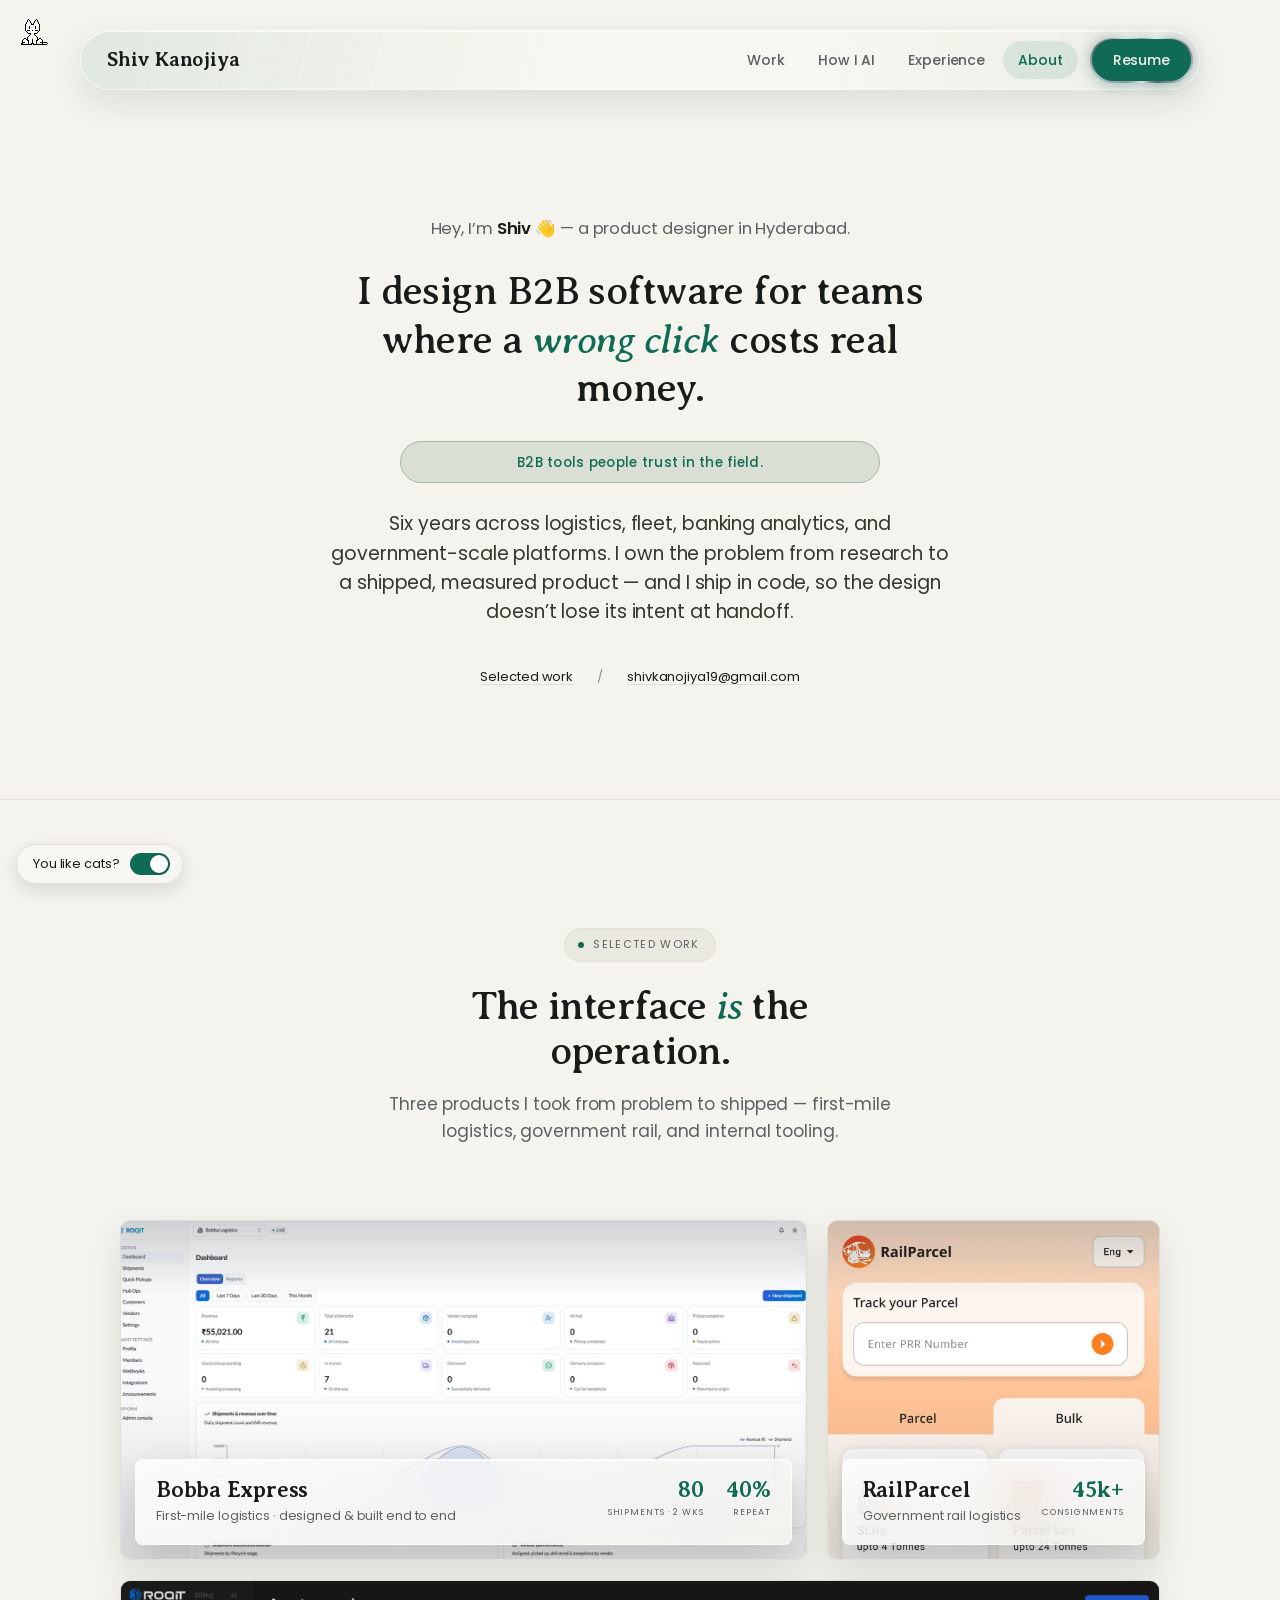
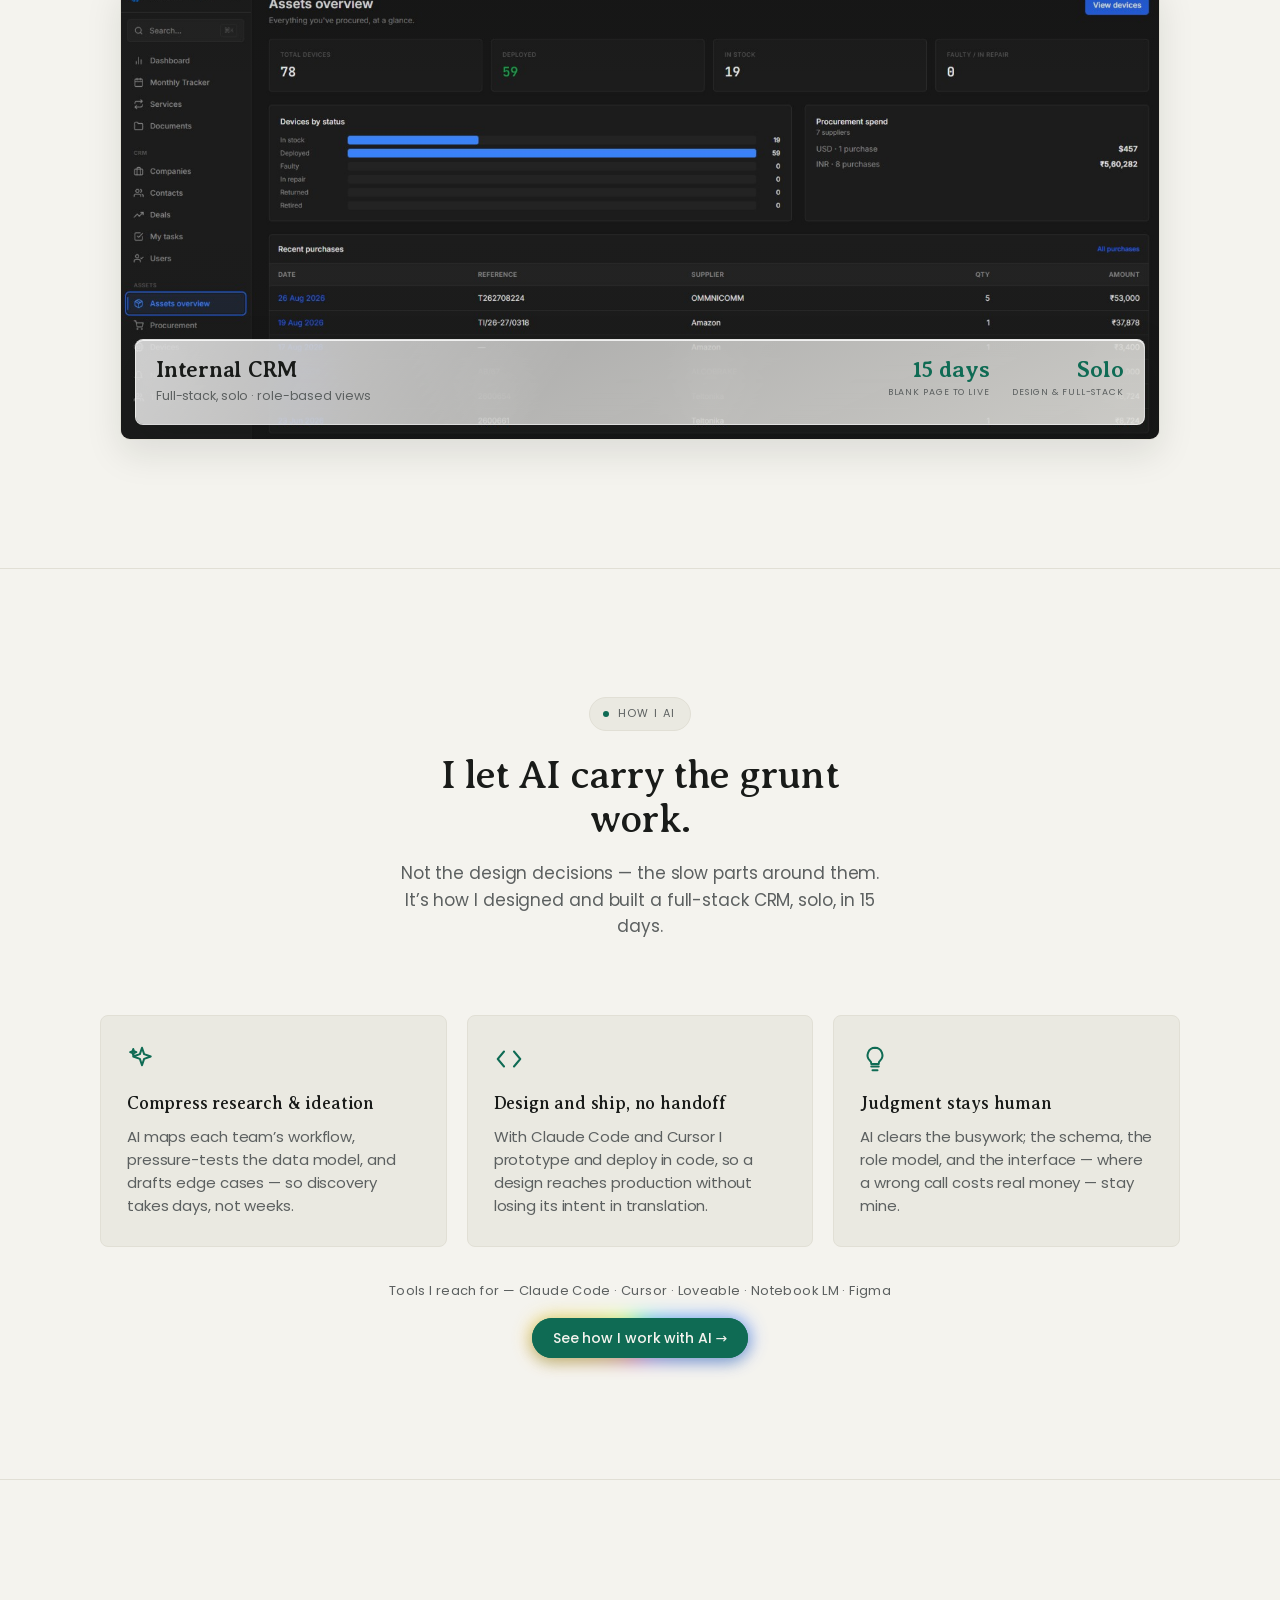
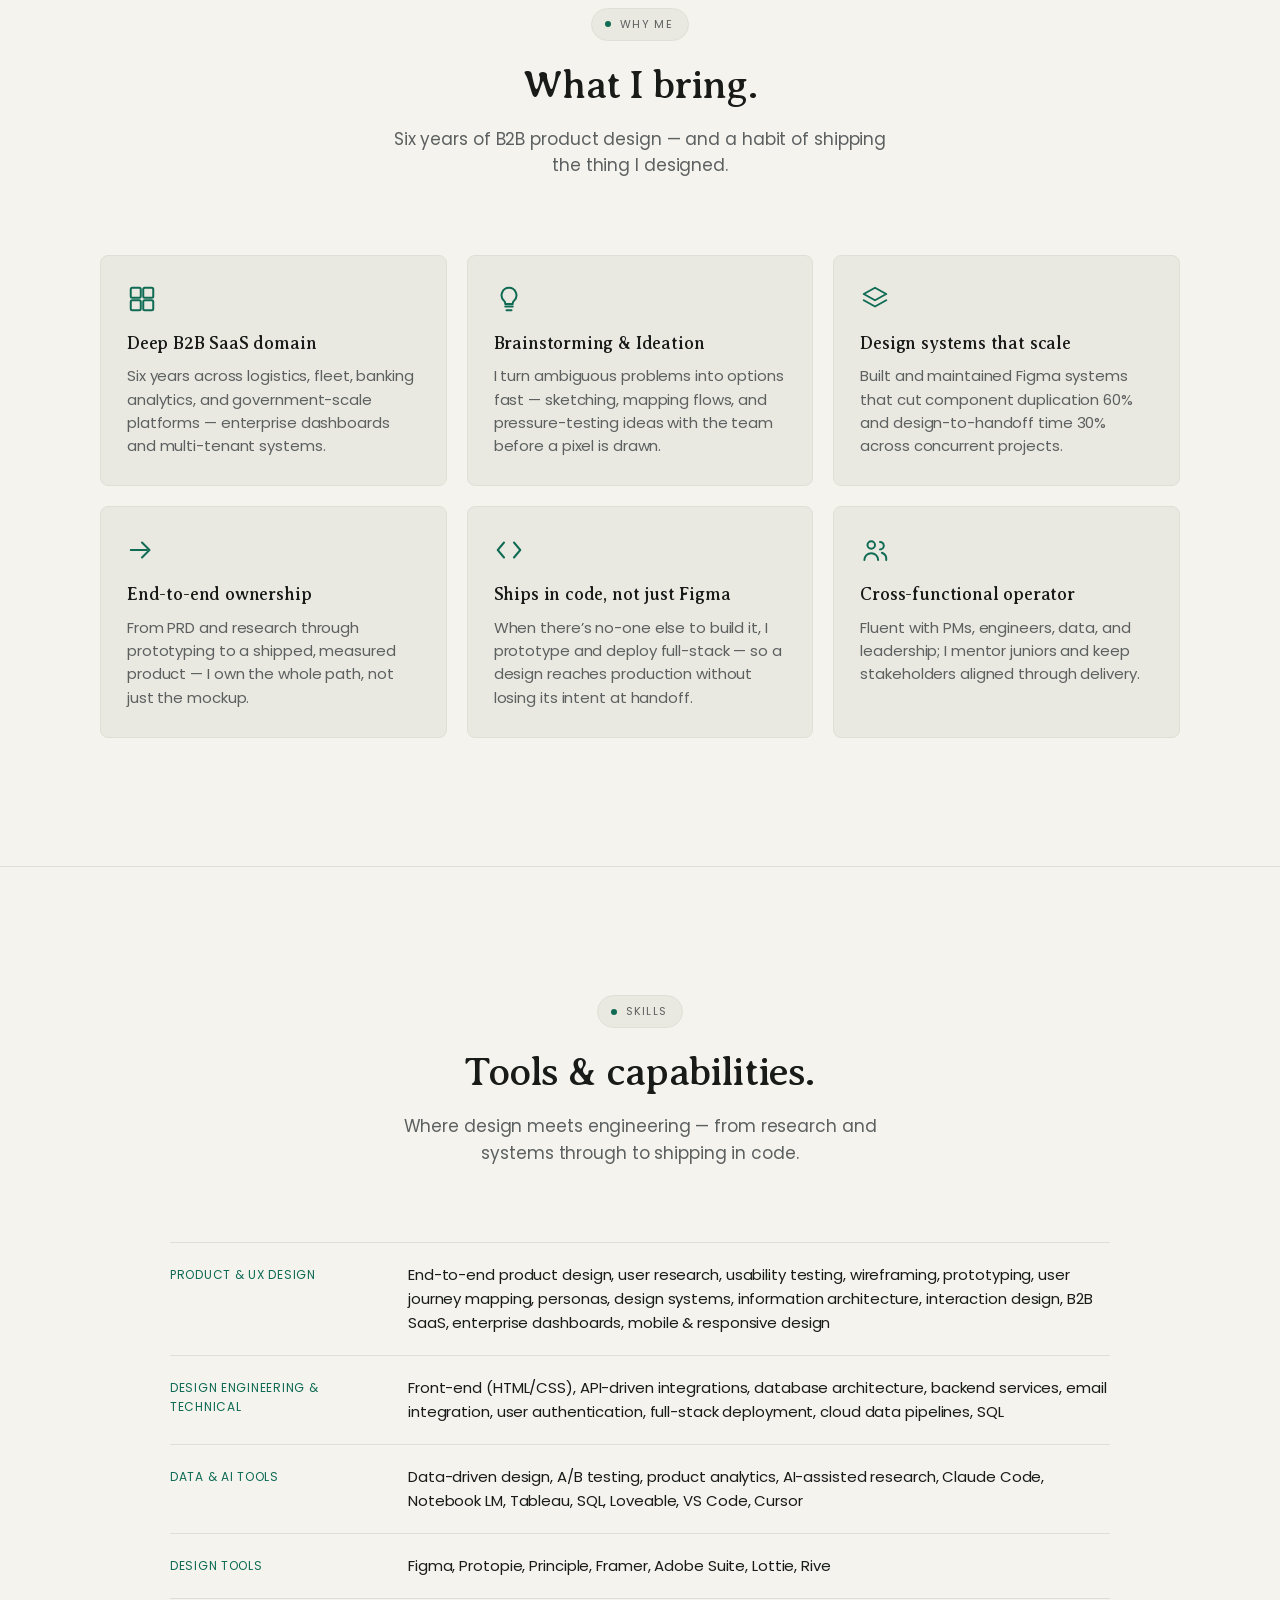
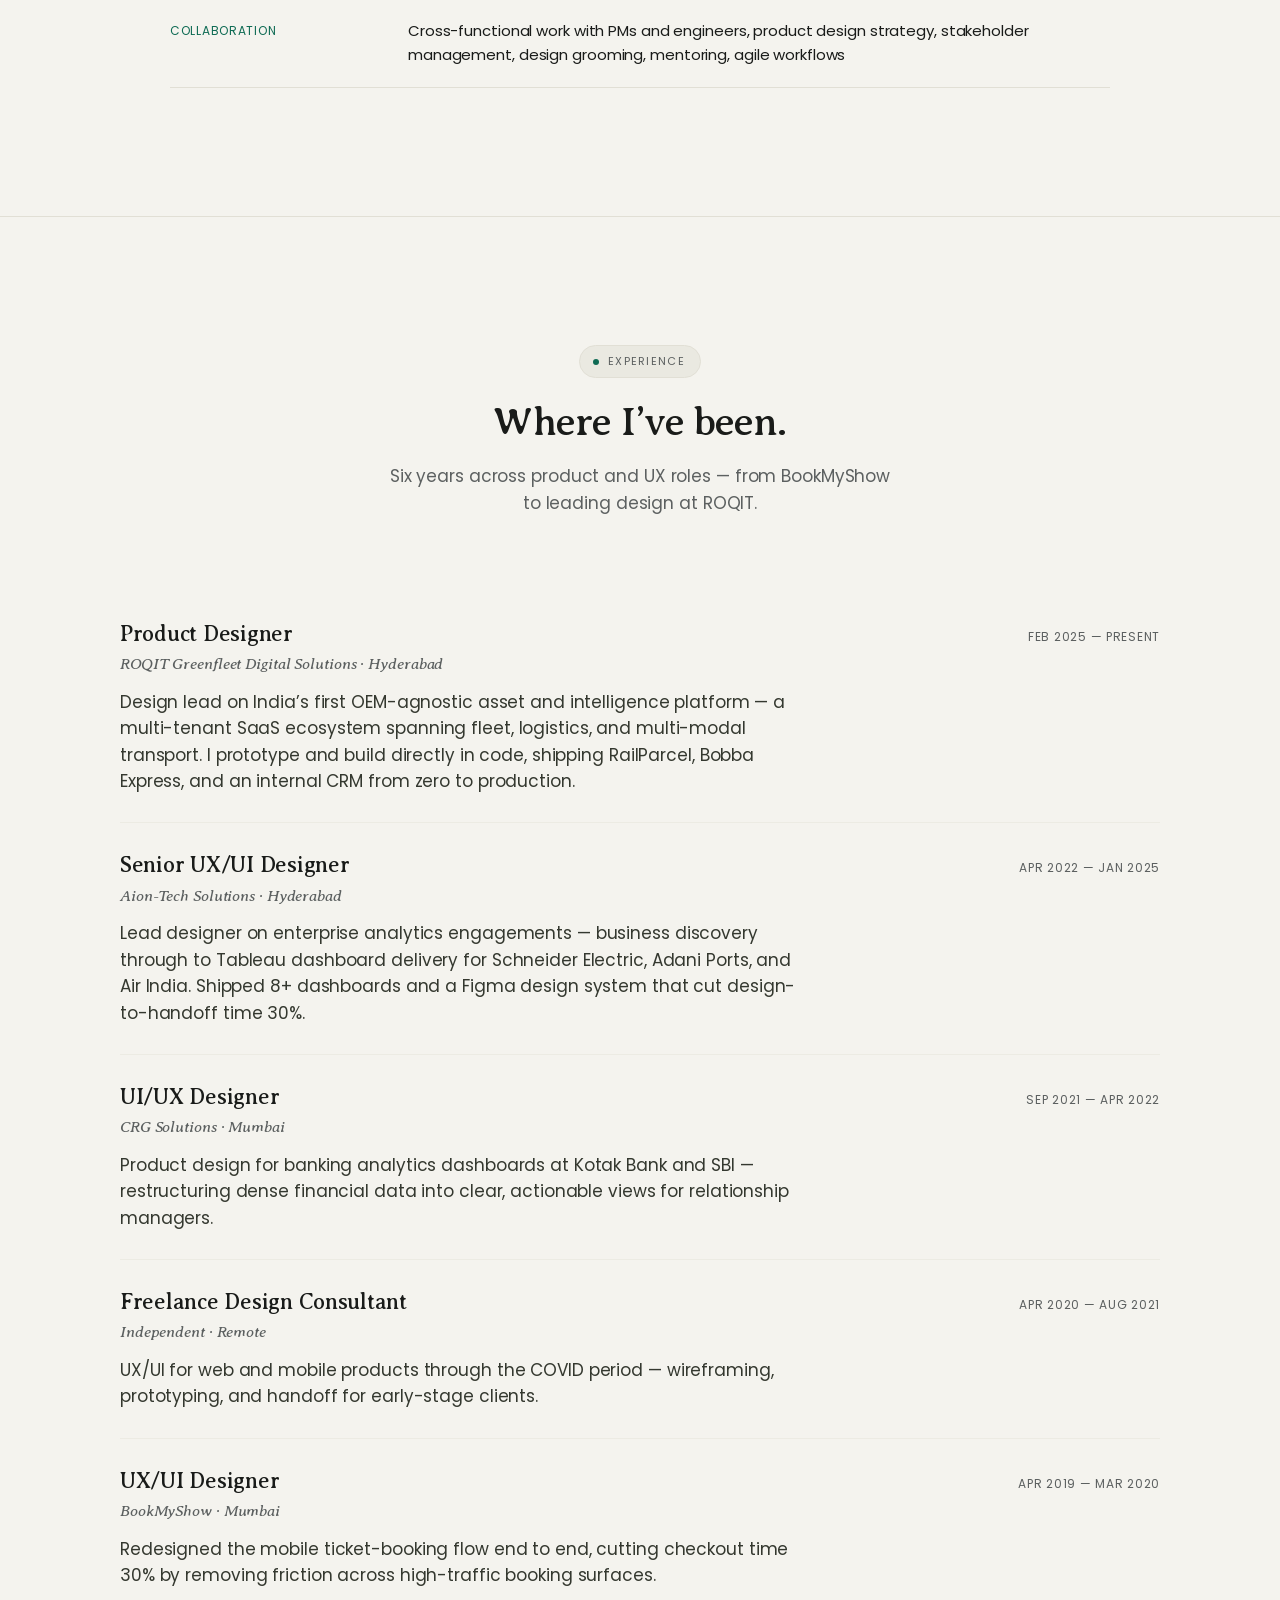
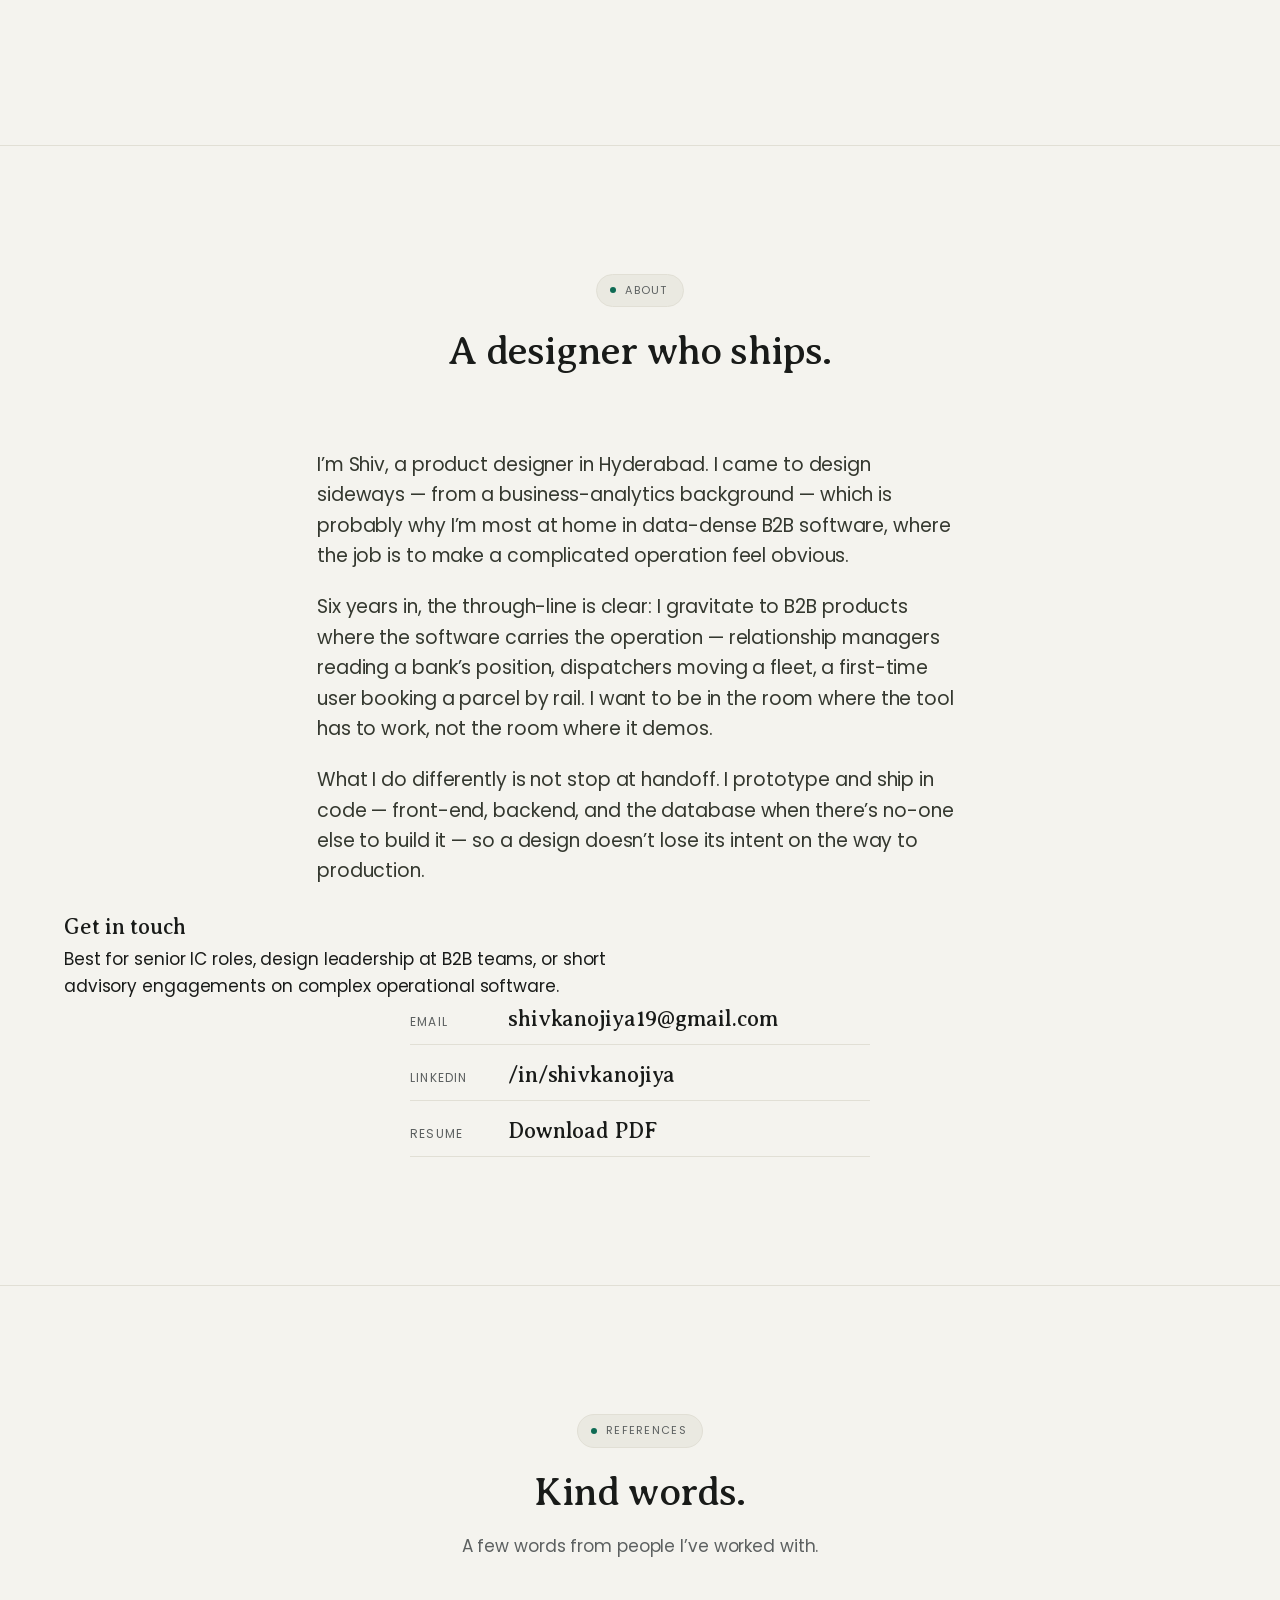
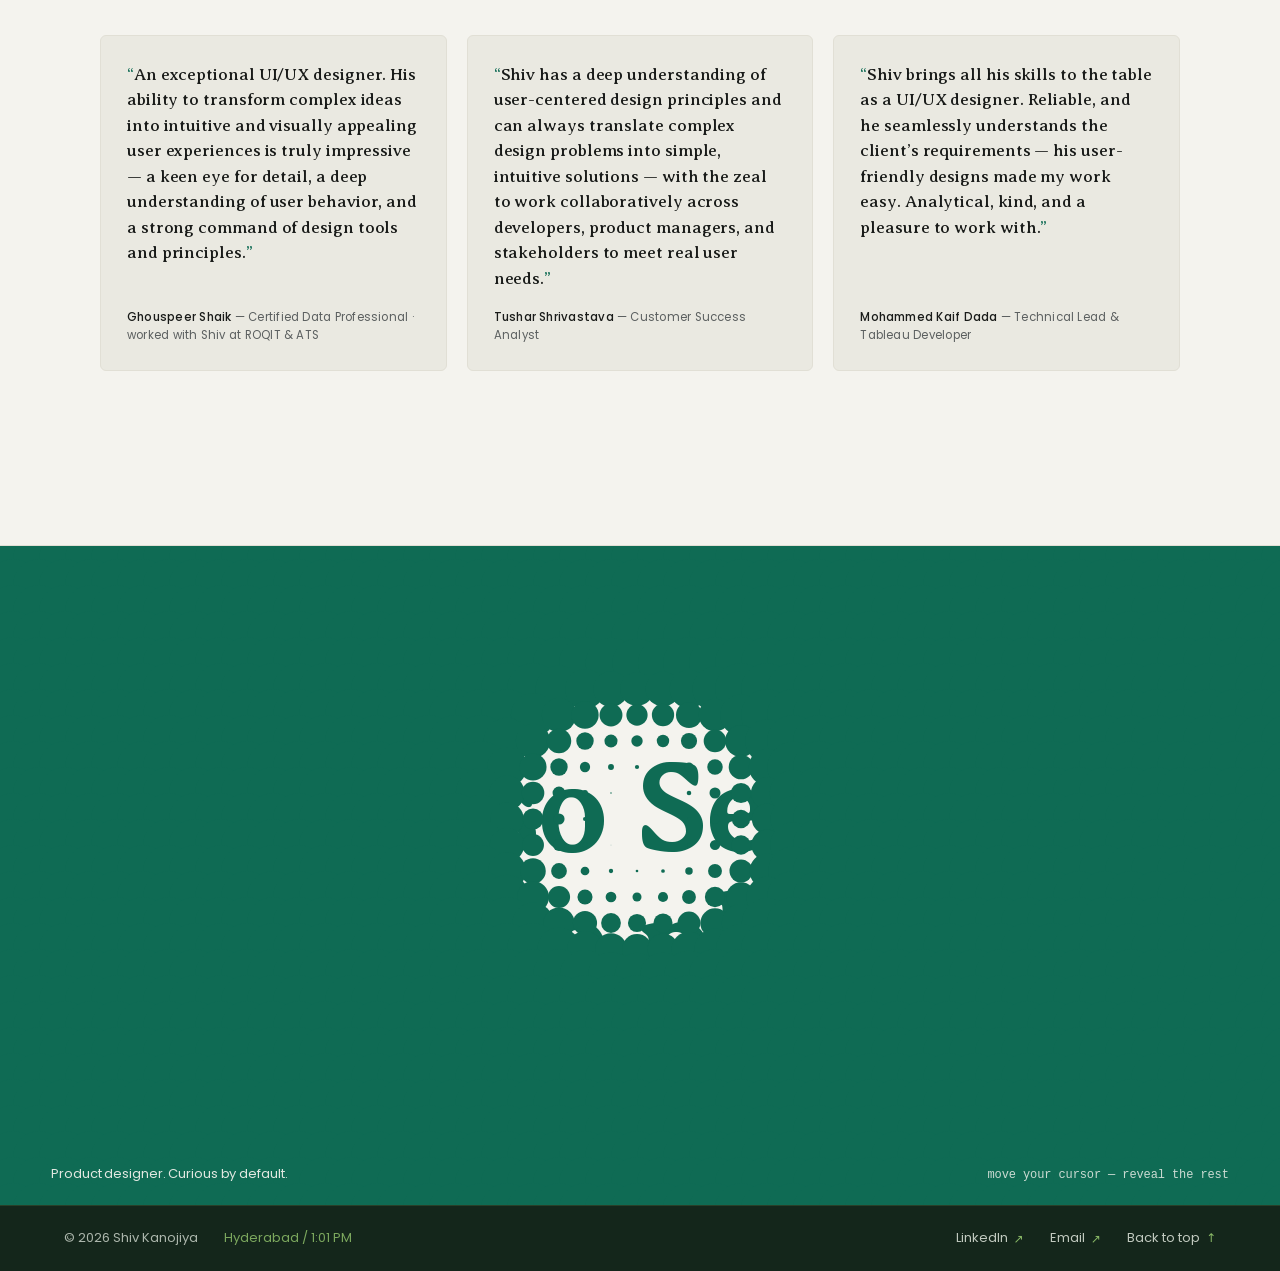
==== index.html @ 2082f4b3 "Initial commit: Shiv Kanojiya portfolio Static personal portfolio (plain HTML/CSS/JS, no build step)" ====
<!doctype html>
<html lang="en">
<head>
<meta charset="utf-8" />
<meta name="viewport" content="width=device-width,initial-scale=1" />
<title>Shiv Kanojiya — Product Designer</title>
<meta name="description" content="Product designer with six years in B2B SaaS across logistics, fleet, banking analytics, and government-scale platforms — who prototypes and ships in code." />
<meta name="author" content="Shiv Kanojiya" />
<meta name="theme-color" content="#F4F3EE" />
<link rel="icon" href="favicon.svg" type="image/svg+xml" />

<meta property="og:type" content="website" />
<meta property="og:title" content="Shiv Kanojiya — Product Designer" />
<meta property="og:description" content="Six years of B2B product design across logistics, fleet, banking analytics, and government-scale platforms — prototyped and shipped in code." />
<meta property="og:image" content="og-image.png" />
<meta property="og:image:width" content="1200" />
<meta property="og:image:height" content="630" />
<meta property="og:image:alt" content="Shiv Kanojiya — Product Designer. I design B2B software where a wrong click costs real money." />
<meta name="twitter:card" content="summary_large_image" />
<meta name="twitter:image" content="og-image.png" />
<link rel="preconnect" href="https://fonts.googleapis.com" />
<link rel="preconnect" href="https://fonts.gstatic.com" crossorigin />
<link href="https://fonts.googleapis.com/css2?family=Averia+Serif+Libre:ital,wght@0,300;0,400;0,700;1,400;1,700&family=Poppins:wght@400;500;600;700;800&display=swap" rel="stylesheet" />
<script type="application/ld+json">
{
  "@context": "https://schema.org",
  "@type": "Person",
  "name": "Shiv Kanojiya",
  "jobTitle": "Product Designer",
  "email": "shivkanojiya19@gmail.com",
  "sameAs": [
    "https://www.linkedin.com/in/shivkanojiya"
  ]
}
</script>
<link rel="stylesheet" href="styles.css" />
<script>
  /* Reveal guard: hide-for-animation only while JS is alive;
     restore full visibility if the reveal engine never loads. */
  document.documentElement.classList.add('reveal-on');
  addEventListener('load', function () {
    setTimeout(function () {
      if (!window.__revealed) document.documentElement.classList.remove('reveal-on');
    }, 1500);
  });
</script>
</head>
<body>

<div id="preloader" aria-hidden="true">
  <div class="loader triangle"><svg viewBox="0 0 86 80"><polygon points="43 8 79 72 7 72"></polygon></svg></div>
  <div class="loader"><svg viewBox="0 0 80 80"><rect height="64" width="64" y="8" x="8"></rect></svg></div>
  <div class="loader"><svg viewBox="0 0 80 80"><circle r="32" cy="40" cx="40"></circle></svg></div>
</div>

<a href="#main" class="skip">Skip to content</a>

<header class="top">
  <div class="top-inner">
    <a href="#" class="mark" aria-label="Shiv Kanojiya — home">Shiv Kanojiya</a>
    <button class="nav-toggle" type="button" aria-label="Menu" aria-expanded="false">
      <svg viewBox="0 0 24 24" fill="none" stroke="currentColor" stroke-width="2" stroke-linecap="round"><path d="M4 7h16M4 12h16M4 17h16"/></svg>
    </button>
    <nav aria-label="Primary">
      <a href="#work">Work</a>
      <a href="#how-i-ai">How I AI</a>
      <a href="#experience">Experience</a>
      <a href="#about">About</a>
      <a href="Shiv-Kanojiya-Resume.pdf" download class="nav-resume-m">Resume</a>
    </nav>
    <a href="Shiv-Kanojiya-Resume.pdf" download class="nav-resume">Resume</a>
  </div>
</header>

<main id="main">


  <!-- HERO -->
  <section class="hero">
    <div class="wrap">
      <p class="hero-greet reveal">Hey, I&rsquo;m <span class="nm">Shiv</span> <span class="wave">👋</span> &mdash; a product designer in Hyderabad.</p>
      <h1 class="lede reveal" style="margin-top: 24px;">
        I design B2B software for teams where a <em>wrong click</em> costs real money.
      </h1>
      <p class="rotator reveal">
        <span class="rot-track">
          <span class="rot-item">B2B tools people trust in the field.</span>
          <span class="rot-item">Zero to one, then watch the metrics.</span>
          <span class="rot-item">Six years: logistics to government scale.</span>
          <span class="rot-item">And I ship in code, so intent survives handoff.</span>
          <span class="rot-item" aria-hidden="true">B2B tools people trust in the field.</span>
        </span>
      </p>
      <p class="sub reveal">
        Six years across logistics, fleet, banking analytics, and
        government-scale platforms. I own the problem from research to a
        shipped, measured product &mdash; and I ship in code, so the design
        doesn&rsquo;t lose its intent at handoff.
      </p>
      <p class="sig reveal">
        <a href="#work">Selected work</a>
        <span class="sep">/</span>
        <a href="mailto:shivkanojiya19@gmail.com">shivkanojiya19@gmail.com</a>
      </p>
    </div>
  </section>

  <!-- SELECTED WORK -->
  <section id="work">
    <div class="wrap sec">
      <div class="intro reveal">
        <span class="eyebrow">Selected work</span>
        <h2>The interface <em>is</em> the operation.</h2>
        <p class="intro-sub">Three products I took from problem to shipped &mdash; first-mile logistics, government rail, and internal tooling.</p>
      </div>
      <div class="reveal">
        <div class="worklist bento">

            <a href="work/bobba.html" class="work span2 reveal">
              <div class="bg"><img loading="lazy" src="images/card-bobba.jpg" alt="Bobba Express logistics dashboard" /></div>
              <span class="arrow" aria-hidden="true"><svg viewBox="0 0 24 24" fill="none" stroke="currentColor" stroke-width="2" stroke-linecap="round" stroke-linejoin="round"><path d="M7 17 17 7M8 7h9v9"/></svg></span>
              <div class="panel">
                <div class="ptop">
                  <div class="pt-left">
                    <div class="ttl">Bobba Express</div>
                    <div class="cat">First-mile logistics · designed &amp; built end to end</div>
                  </div>
                  <div class="metrics">
                    <div class="metric"><b>80</b><span>Shipments · 2 wks</span></div>
                    <div class="metric"><b>40%</b><span>Repeat</span></div>
                  </div>
                </div>
                <div class="desc"><p>A first-mile air-cargo platform on the live Emirates SkyCargo API — customer, admin &amp; vendor portals plus a driver app, live in Bangalore &amp; Hyderabad.</p></div>
              </div>
            </a>

            <a href="work/railparcel.html" class="work span1 reveal">
              <div class="bg"><img loading="lazy" src="images/card-railparcel.jpg" alt="RailParcel app — track your parcel home screen" /></div>
              <span class="arrow" aria-hidden="true"><svg viewBox="0 0 24 24" fill="none" stroke="currentColor" stroke-width="2" stroke-linecap="round" stroke-linejoin="round"><path d="M7 17 17 7M8 7h9v9"/></svg></span>
              <div class="panel">
                <div class="ptop">
                  <div class="pt-left">
                    <div class="ttl">RailParcel</div>
                    <div class="cat">Government rail logistics</div>
                  </div>
                  <div class="metrics">
                    <div class="metric"><b>45k+</b><span>Consignments</span></div>
                  </div>
                </div>
                <div class="desc"><p>Indian Railways’ parcel network, off paper — a trilingual booking app across CRIS, SBI, and four logistics partners.</p></div>
              </div>
            </a>

            <a href="work/crm.html" class="work span3 reveal">
              <div class="bg"><img loading="lazy" src="images/card-crm.jpg" alt="Internal CRM — assets overview dashboard" /></div>
              <span class="arrow" aria-hidden="true"><svg viewBox="0 0 24 24" fill="none" stroke="currentColor" stroke-width="2" stroke-linecap="round" stroke-linejoin="round"><path d="M7 17 17 7M8 7h9v9"/></svg></span>
              <div class="panel">
                <div class="ptop">
                  <div class="pt-left">
                    <div class="ttl">Internal CRM</div>
                    <div class="cat">Full-stack, solo · role-based views</div>
                  </div>
                  <div class="metrics">
                    <div class="metric"><b>15 days</b><span>Blank page to live</span></div>
                    <div class="metric"><b>Solo</b><span>Design &amp; full-stack</span></div>
                  </div>
                </div>
                <div class="desc"><p>Designed and built a full-stack, role-based CRM solo in 15 days — replacing the spreadsheets that ran pipeline, billing, and assets for four teams.</p></div>
              </div>
            </a>

        </div>
      </div>
    </div>
  </section>

  <!-- HOW I AI -->
  <section id="how-i-ai">
    <div class="wrap sec">
      <div class="intro reveal">
        <span class="eyebrow">How I AI</span>
        <h2>I let AI carry the grunt work.</h2>
        <p class="intro-sub">Not the design decisions &mdash; the slow parts around them. It&rsquo;s how I designed and built a full-stack CRM, solo, in 15 days.</p>
      </div>
      <div class="strengths reveal">
        <div class="strength">
          <svg class="ic" viewBox="0 0 24 24" aria-hidden="true"><path d="M12 3l1.7 5.1L19 10l-5.3 1.9L12 17l-1.7-5.1L5 10l5.3-1.9z"/><path d="M5 4l.6 1.8L7.5 6.5 5.6 7.2 5 9l-.6-1.8L2.5 6.5 4.4 5.8z"/></svg>
          <h3>Compress research &amp; ideation</h3>
          <p>AI maps each team&rsquo;s workflow, pressure-tests the data model, and drafts edge cases &mdash; so discovery takes days, not weeks.</p>
        </div>
        <div class="strength">
          <svg class="ic" viewBox="0 0 24 24" aria-hidden="true"><path d="M8 6l-5 6 5 6M16 6l5 6-5 6"/></svg>
          <h3>Design and ship, no handoff</h3>
          <p>With Claude Code and Cursor I prototype and deploy in code, so a design reaches production without losing its intent in translation.</p>
        </div>
        <div class="strength">
          <svg class="ic" viewBox="0 0 24 24" aria-hidden="true"><path d="M9 18h6"/><path d="M10 21h4"/><path d="M12 3a6 6 0 0 0-4 10.4c.7.6 1 1.3 1 2.1v.5h6v-.5c0-.8.3-1.5 1-2.1A6 6 0 0 0 12 3z"/></svg>
          <h3>Judgment stays human</h3>
          <p>AI clears the busywork; the schema, the role model, and the interface &mdash; where a wrong call costs real money &mdash; stay mine.</p>
        </div>
      </div>
      <p class="ai-tools reveal">Tools I reach for &mdash; Claude Code &middot; Cursor &middot; Loveable &middot; Notebook LM &middot; Figma</p>
      <p class="reveal" style="text-align:center; margin-top:22px;">
        <a href="work/how-i-ai.html" class="nav-resume" style="text-decoration:none;">See how I work with AI &rarr;</a>
      </p>
    </div>
  </section>

  <!-- STRENGTHS -->
  <section id="strengths">
    <div class="wrap sec">
      <div class="intro reveal">
        <span class="eyebrow">Why me</span>
        <h2>What I bring.</h2>
        <p class="intro-sub">Six years of B2B product design &mdash; and a habit of shipping the thing I designed.</p>
      </div>
      <div class="strengths reveal">
        <div class="strength">
          <svg class="ic" viewBox="0 0 24 24" aria-hidden="true"><rect x="3" y="3" width="8" height="8" rx="1.2"/><rect x="13" y="3" width="8" height="8" rx="1.2"/><rect x="3" y="13" width="8" height="8" rx="1.2"/><rect x="13" y="13" width="8" height="8" rx="1.2"/></svg>
          <h3>Deep B2B SaaS domain</h3>
          <p>Six years across logistics, fleet, banking analytics, and government-scale platforms &mdash; enterprise dashboards and multi-tenant systems.</p>
        </div>
        <div class="strength">
          <svg class="ic" viewBox="0 0 24 24" aria-hidden="true"><path d="M9 18h6"/><path d="M10 21h4"/><path d="M12 3a6 6 0 0 0-4 10.4c.7.6 1 1.3 1 2.1v.5h6v-.5c0-.8.3-1.5 1-2.1A6 6 0 0 0 12 3z"/></svg>
          <h3>Brainstorming &amp; Ideation</h3>
          <p>I turn ambiguous problems into options fast &mdash; sketching, mapping flows, and pressure-testing ideas with the team before a pixel is drawn.</p>
        </div>
        <div class="strength">
          <svg class="ic" viewBox="0 0 24 24" aria-hidden="true"><path d="M12 3l9 5-9 5-9-5z"/><path d="M3 13l9 5 9-5"/></svg>
          <h3>Design systems that scale</h3>
          <p>Built and maintained Figma systems that cut component duplication 60% and design-to-handoff time 30% across concurrent projects.</p>
        </div>
        <div class="strength">
          <svg class="ic" viewBox="0 0 24 24" aria-hidden="true"><path d="M3 12h13"/><path d="M12 6l6 6-6 6"/></svg>
          <h3>End-to-end ownership</h3>
          <p>From PRD and research through prototyping to a shipped, measured product &mdash; I own the whole path, not just the mockup.</p>
        </div>
        <div class="strength">
          <svg class="ic" viewBox="0 0 24 24" aria-hidden="true"><path d="M8 6l-5 6 5 6M16 6l5 6-5 6"/></svg>
          <h3>Ships in code, not just Figma</h3>
          <p>When there&rsquo;s no-one else to build it, I prototype and deploy full-stack &mdash; so a design reaches production without losing its intent at handoff.</p>
        </div>
        <div class="strength">
          <svg class="ic" viewBox="0 0 24 24" aria-hidden="true"><circle cx="9" cy="8" r="3"/><path d="M3.5 20a5.5 5.5 0 0 1 11 0"/><path d="M16 5.5a3 3 0 0 1 0 6"/><path d="M17.5 14.2A5.5 5.5 0 0 1 21 20"/></svg>
          <h3>Cross-functional operator</h3>
          <p>Fluent with PMs, engineers, data, and leadership; I mentor juniors and keep stakeholders aligned through delivery.</p>
        </div>
      </div>
    </div>
  </section>

  <!-- SKILLS -->
  <section id="skills-detail">
    <div class="wrap sec">
      <div class="intro reveal">
        <span class="eyebrow">Skills</span>
        <h2>Tools &amp; capabilities.</h2>
        <p class="intro-sub">Where design meets engineering &mdash; from research and systems through to shipping in code.</p>
      </div>
      <div class="skillset reveal">
        <div class="skillrow">
          <div class="cat">Product &amp; UX Design</div>
          <div class="items">End-to-end product design, user research, usability testing, wireframing, prototyping, user journey mapping, personas, design systems, information architecture, interaction design, B2B SaaS, enterprise dashboards, mobile &amp; responsive design</div>
        </div>
        <div class="skillrow">
          <div class="cat">Design Engineering &amp; Technical</div>
          <div class="items">Front-end (HTML/CSS), API-driven integrations, database architecture, backend services, email integration, user authentication, full-stack deployment, cloud data pipelines, SQL</div>
        </div>
        <div class="skillrow">
          <div class="cat">Data &amp; AI Tools</div>
          <div class="items">Data-driven design, A/B testing, product analytics, AI-assisted research, Claude Code, Notebook LM, Tableau, SQL, Loveable, VS Code, Cursor</div>
        </div>
        <div class="skillrow">
          <div class="cat">Design Tools</div>
          <div class="items">Figma, Protopie, Principle, Framer, Adobe Suite, Lottie, Rive</div>
        </div>
        <div class="skillrow">
          <div class="cat">Collaboration</div>
          <div class="items">Cross-functional work with PMs and engineers, product design strategy, stakeholder management, design grooming, mentoring, agile workflows</div>
        </div>
      </div>
    </div>
  </section>

  <!-- EXPERIENCE -->
  <section id="experience">
    <div class="wrap sec">
      <div class="intro reveal">
        <span class="eyebrow">Experience</span>
        <h2>Where I&rsquo;ve been.</h2>
        <p class="intro-sub">Six years across product and UX roles &mdash; from BookMyShow to leading design at ROQIT.</p>
      </div>
      <div class="reveal">
        <div class="roles">
            <div class="role">
              <div class="when">Feb 2025 &mdash; Present</div>
              <div>
                <h3>Product Designer</h3>
                <div class="co">ROQIT Greenfleet Digital Solutions · Hyderabad</div>
                <p>
                  Design lead on India&rsquo;s first OEM-agnostic asset and
                  intelligence platform &mdash; a multi-tenant SaaS ecosystem
                  spanning fleet, logistics, and multi-modal transport. I
                  prototype and build directly in code, shipping RailParcel,
                  Bobba Express, and an internal CRM from zero to production.
                </p>
              </div>
            </div>

            <div class="role">
              <div class="when">Apr 2022 &mdash; Jan 2025</div>
              <div>
                <h3>Senior UX/UI Designer</h3>
                <div class="co">Aion-Tech Solutions · Hyderabad</div>
                <p>
                  Lead designer on enterprise analytics engagements &mdash;
                  business discovery through to Tableau dashboard delivery
                  for Schneider Electric, Adani Ports, and Air India. Shipped
                  8+ dashboards and a Figma design system that cut
                  design-to-handoff time 30%.
                </p>
              </div>
            </div>

            <div class="role">
              <div class="when">Sep 2021 &mdash; Apr 2022</div>
              <div>
                <h3>UI/UX Designer</h3>
                <div class="co">CRG Solutions · Mumbai</div>
                <p>
                  Product design for banking analytics dashboards at Kotak
                  Bank and SBI &mdash; restructuring dense financial data into
                  clear, actionable views for relationship managers.
                </p>
              </div>
            </div>

            <div class="role">
              <div class="when">Apr 2020 &mdash; Aug 2021</div>
              <div>
                <h3>Freelance Design Consultant</h3>
                <div class="co">Independent · Remote</div>
                <p>
                  UX/UI for web and mobile products through the COVID period
                  &mdash; wireframing, prototyping, and handoff for
                  early-stage clients.
                </p>
              </div>
            </div>

            <div class="role">
              <div class="when">Apr 2019 &mdash; Mar 2020</div>
              <div>
                <h3>UX/UI Designer</h3>
                <div class="co">BookMyShow · Mumbai</div>
                <p>
                  Redesigned the mobile ticket-booking flow end to end,
                  cutting checkout time 30% by removing friction across
                  high-traffic booking surfaces.
                </p>
              </div>
            </div>
        </div>
      </div>
    </div>
  </section>

  <!-- ABOUT -->
  <section id="about">
    <div class="wrap sec">
      <div class="intro reveal">
        <span class="eyebrow">About</span>
        <h2>A designer who ships.</h2>
      </div>
      <div class="prose reveal">
          <p>
            I&rsquo;m Shiv, a product designer in Hyderabad. I came to
            design sideways &mdash; from a business-analytics background
            &mdash; which is probably why I&rsquo;m most at home in
            data-dense B2B software, where the job is to make a complicated
            operation feel obvious.
          </p>
          <p>
            Six years in, the through-line is clear: I gravitate to B2B
            products where the software carries the operation &mdash;
            relationship managers reading a bank&rsquo;s position,
            dispatchers moving a fleet, a first-time user booking a parcel
            by rail. I want to be in the room where the tool has to work,
            not the room where it demos.
          </p>
          <p>
            What I do differently is not stop at handoff. I prototype and
            ship in code &mdash; front-end, backend, and the database when
            there&rsquo;s no-one else to build it &mdash; so a design
            doesn&rsquo;t lose its intent on the way to production.
          </p>
        </div>
        <div class="reveal" id="contact" style="margin-top:26px;">
          <h3 style="font-family:var(--serif);font-size:22px;letter-spacing:-0.01em;margin-bottom:6px;">Get in touch</h3>
          <p class="intro-sub" style="max-width:52ch;margin-top:0;">Best for senior IC roles, design leadership at B2B teams, or short advisory engagements on complex operational software.</p>
          <div class="lines">
            <a href="mailto:shivkanojiya19@gmail.com"><span class="k">Email</span> shivkanojiya19@gmail.com</a>
            <a href="https://www.linkedin.com/in/shivkanojiya" target="_blank" rel="noopener"><span class="k">LinkedIn</span> /in/shivkanojiya</a>
            <a href="Shiv-Kanojiya-Resume.pdf" download><span class="k">Resume</span> Download PDF</a>
          </div>
        </div>
      </div>
  </section>

  <!-- REFERENCES -->
  <section id="references">
    <div class="wrap sec">
      <div class="intro reveal">
        <span class="eyebrow">References</span>
        <h2>Kind words.</h2>
        <p class="intro-sub">A few words from people I&rsquo;ve worked with.</p>
      </div>
      <div class="reveal">
        <div class="refs">
            <figure class="ref">
              <blockquote>An exceptional UI/UX designer. His ability to transform complex ideas into intuitive and visually appealing user experiences is truly impressive &mdash; a keen eye for detail, a deep understanding of user behavior, and a strong command of design tools and principles.</blockquote>
              <figcaption><b>Ghouspeer Shaik</b> &mdash; Certified Data Professional · worked with Shiv at ROQIT &amp; ATS</figcaption>
            </figure>
            <figure class="ref">
              <blockquote>Shiv has a deep understanding of user-centered design principles and can always translate complex design problems into simple, intuitive solutions &mdash; with the zeal to work collaboratively across developers, product managers, and stakeholders to meet real user needs.</blockquote>
              <figcaption><b>Tushar Shrivastava</b> &mdash; Customer Success Analyst</figcaption>
            </figure>
            <figure class="ref">
              <blockquote>Shiv brings all his skills to the table as a UI/UX designer. Reliable, and he seamlessly understands the client&rsquo;s requirements &mdash; his user-friendly designs made my work easy. Analytical, kind, and a pleasure to work with.</blockquote>
              <figcaption><b>Mohammed Kaif Dada</b> &mdash; Technical Lead &amp; Tableau Developer</figcaption>
            </figure>
        </div>
      </div>
    </div>
  </section>

  <!-- OFF THE CLOCK — FULL-WIDTH HALFTONE REVEAL -->
  <section id="life" class="otc">
    <h2 class="otc-title">Why so Serious,<br>Smile please</h2>
    <canvas id="otcCanvas" class="otc-canvas"></canvas>
    <span class="otc-cap">Product designer. Curious by default.</span>
    <span class="otc-hint">move your cursor &mdash; reveal the rest</span>
  </section>

</main>

<footer>
  <div class="wrap foot">
    <div class="foot-left">
      <span>&copy; <span id="year"></span> Shiv Kanojiya</span>
      <span class="foot-loc">Hyderabad / <span id="local-time">&mdash;</span></span>
    </div>
    <nav class="foot-right" aria-label="Footer">
      <a href="https://www.linkedin.com/in/shivkanojiya" target="_blank" rel="noopener">LinkedIn <span class="foot-arrow" aria-hidden="true">&#8599;</span></a>
      <a href="mailto:shivkanojiya19@gmail.com">Email <span class="foot-arrow" aria-hidden="true">&#8599;</span></a>
      <button type="button" class="foot-top" aria-label="Back to top">Back to top <span class="foot-arrow" aria-hidden="true">&#8593;</span></button>
    </nav>
  </div>
</footer>

<script src="script.js"></script>

</body>
</html>
---- styles.css ----
:root {
    --paper:     #F4F3EE;
    --paper-2:   #EAE9E1;
    --ink:       #191B19;
    --ink-2:     #34382F;
    --muted:     #5C6060;
    --subtle:    #8F938C;
    --rule:      #E1DFD5;
    --rule-soft: #ECEBE3;
    --mark:      #0F6B54;

    --serif: "Averia Serif Libre", "Georgia", "Times New Roman", serif;
    --sans:  "Poppins", system-ui, -apple-system, "Segoe UI", sans-serif;
    --mono:  "Poppins", system-ui, -apple-system, "Segoe UI", sans-serif;

    --measure: 38em;
    --gutter:  clamp(20px, 5vw, 72px);
    --max:     1320px;
  }

  * { box-sizing: border-box; }
  html { -webkit-text-size-adjust: 100%; scroll-behavior: smooth; }
  @media (prefers-reduced-motion: reduce) {
    html { scroll-behavior: auto; }
    *, *::before, *::after { animation-duration: .01ms !important; transition-duration: .01ms !important; }
  }
  body {
    margin: 0;
    background: var(--paper);
    color: var(--ink);
    font-family: var(--sans);
    font-size: 17px;
    line-height: 1.6;
    font-weight: 400;
    font-optical-sizing: auto;
    -webkit-font-smoothing: antialiased;
    text-rendering: optimizeLegibility;
    letter-spacing: -0.006em;
  }
  /* Display headings — Averia Serif Libre; body stays Poppins */
  h1, h2, h3, h4 { font-family: var(--serif); }

  /* Homepage intro loader — animated shapes on alabaster, fades to the site */
  #preloader {
    position: fixed; inset: 0; z-index: 9999;
    display: flex; align-items: center; justify-content: center;
    background: var(--paper);
    animation: preloader-out 1.8s ease forwards;
  }
  #preloader .loader {
    --path: #2f3545; --dot: #0F6B54; --duration: 3s;
    width: 44px; height: 44px; position: relative;
    display: inline-block; margin: 0 16px;
  }
  #preloader .loader:before {
    content: ""; width: 6px; height: 6px; border-radius: 50%;
    position: absolute; display: block; background: var(--dot);
    top: 37px; left: 19px; transform: translate(-18px, -18px);
    animation: dotRect var(--duration) cubic-bezier(.785,.135,.15,.86) infinite;
  }
  #preloader .loader svg { display: block; width: 100%; height: 100%; }
  #preloader .loader svg rect,
  #preloader .loader svg polygon,
  #preloader .loader svg circle {
    fill: none; stroke: var(--path); stroke-width: 10px;
    stroke-linejoin: round; stroke-linecap: round;
  }
  #preloader .loader svg polygon { stroke-dasharray: 145 76 145 76; stroke-dashoffset: 0; animation: pathTriangle var(--duration) cubic-bezier(.785,.135,.15,.86) infinite; }
  #preloader .loader svg rect { stroke-dasharray: 192 64 192 64; stroke-dashoffset: 0; animation: pathRect 3s cubic-bezier(.785,.135,.15,.86) infinite; }
  #preloader .loader svg circle { stroke-dasharray: 150 50 150 50; stroke-dashoffset: 75; animation: pathCircle var(--duration) cubic-bezier(.785,.135,.15,.86) infinite; }
  #preloader .loader.triangle { width: 48px; }
  #preloader .loader.triangle:before { left: 21px; transform: translate(-10px,-18px); animation: dotTriangle var(--duration) cubic-bezier(.785,.135,.15,.86) infinite; }
  @keyframes pathTriangle { 33% { stroke-dashoffset: 74; } 66% { stroke-dashoffset: 147; } 100% { stroke-dashoffset: 221; } }
  @keyframes dotTriangle { 33% { transform: translate(0,0); } 66% { transform: translate(10px,-18px); } 100% { transform: translate(-10px,-18px); } }
  @keyframes pathRect { 25% { stroke-dashoffset: 64; } 50% { stroke-dashoffset: 128; } 75% { stroke-dashoffset: 192; } 100% { stroke-dashoffset: 256; } }
  @keyframes dotRect { 25% { transform: translate(0,0); } 50% { transform: translate(18px,-18px); } 75% { transform: translate(0,-36px); } 100% { transform: translate(-18px,-18px); } }
  @keyframes pathCircle { 25% { stroke-dashoffset: 125; } 50% { stroke-dashoffset: 175; } 75% { stroke-dashoffset: 225; } 100% { stroke-dashoffset: 275; } }
  @keyframes preloader-out { 0%, 65% { opacity: 1; visibility: visible; } 100% { opacity: 0; visibility: hidden; } }
  ::selection { background: var(--mark); color: var(--paper); }

  a { color: inherit; text-decoration: none; }
  p a, .prose a {
    text-decoration: underline;
    text-decoration-color: var(--rule);
    text-decoration-thickness: 1px;
    text-underline-offset: 3px;
    transition: text-decoration-color .15s ease, color .15s ease;
  }
  p a:hover, .prose a:hover { text-decoration-color: var(--mark); color: var(--mark); }

  :focus-visible {
    outline: 2px solid var(--mark);
    outline-offset: 3px;
    border-radius: 2px;
  }

  .wrap {
    max-width: var(--max);
    margin: 0 auto;
    padding: 0 var(--gutter);
  }

  /* Skip link */
  .skip {
    position: absolute; left: -9999px; top: 0;
    background: var(--ink); color: var(--paper);
    padding: 10px 14px; z-index: 100;
    font-family: var(--mono); font-size: 13px;
  }
  .skip:focus { left: 12px; top: 12px; }

  /* Top bar — floating glass pill, sticky */
  .top {
    position: sticky; top: 14px; z-index: 100;
    padding: 16px var(--gutter) 0;
  }
  .top-inner {
    position: relative;
    max-width: 1120px; margin: 0 auto;
    display: flex; align-items: center; gap: 14px;
    padding: 8px 8px 8px 26px;
    background:
      linear-gradient(105deg, rgba(15,107,84,.10), rgba(15,107,84,0) 42%),
      linear-gradient(255deg, rgba(15,107,84,.06), rgba(15,107,84,0) 34%),
      rgba(248,247,242,.74);
    -webkit-backdrop-filter: blur(18px) saturate(1.6);
    backdrop-filter: blur(18px) saturate(1.6);
    border: 1px solid rgba(255,255,255,.60);
    border-radius: 999px;
    box-shadow: 0 12px 34px rgba(20,25,20,.10), inset 0 1px 0 rgba(255,255,255,.70);
  }
  .mark {
    font-family: var(--serif);
    font-weight: 700; font-size: 20px; line-height: 1;
    letter-spacing: -0.01em; white-space: nowrap;
    color: var(--ink); display: inline-block;
  }
  .mark:hover { opacity: 0.7; }
  .top nav {
    display: inline-flex; align-items: center; gap: 3px;
    margin-left: auto;
  }
  .top nav a {
    padding: 8px 15px; border-radius: 999px;
    font-family: var(--sans); font-size: 14px; font-weight: 500;
    color: var(--muted);
    transition: color .18s ease, background .18s ease;
  }
  .top nav a:hover { color: var(--ink); }
  .top nav a.active { color: var(--mark); background: rgba(15,107,84,.10); }
  .nav-resume {
    flex: 0 0 auto;
    padding: 9px 20px; border-radius: 999px;
    font-family: var(--sans); font-size: 14px; font-weight: 500;
    color: var(--paper); background: var(--mark); border: 1px solid var(--mark);
    box-shadow: 0 5px 14px rgba(15,107,84,.24);
    transition: background .2s ease, box-shadow .2s ease, border-color .2s ease;
  }
  .nav-resume:hover { background: #0c5a46; border-color: #0c5a46; box-shadow: 0 7px 18px rgba(15,107,84,.32); }
  .nav-toggle { display: none; }
  .nav-resume-m { display: none; }
  @media (max-width: 720px) {
    .nav-toggle {
      display: flex; align-items: center; justify-content: center;
      flex: 0 0 auto; margin-left: auto;
      width: 40px; height: 40px; border-radius: 999px; cursor: pointer;
      color: var(--ink); border: 1px solid var(--rule); background: rgba(255,255,255,.5);
    }
    .nav-toggle svg { width: 20px; height: 20px; display: block; }
    .top nav {
      display: none;
      position: absolute; top: calc(100% + 10px); left: 0; right: 0;
      flex-direction: column; align-items: stretch; gap: 2px;
      margin: 0; padding: 10px;
      background: rgba(248,247,242,.95);
      -webkit-backdrop-filter: blur(20px) saturate(1.5); backdrop-filter: blur(20px) saturate(1.5);
      border: 1px solid rgba(255,255,255,.6); border-radius: 20px;
      box-shadow: 0 18px 44px rgba(20,25,20,.18);
    }
    .top-inner.open nav { display: flex; }
    .top nav a { padding: 12px 16px; font-size: 15px; border-radius: 12px; }
    .top > .top-inner > .nav-resume { display: none; }
    .top nav a.nav-resume-m {
      display: block; margin-top: 6px; text-align: center;
      padding: 12px 16px; border-radius: 999px;
      background: var(--mark); color: #fff; font-weight: 600;
    }
    .top nav a.nav-resume-m:hover { color: #fff; }
    .top-inner { padding-left: 22px; }
  }

  /* Typography */
  h1, h2, h3, h4, h5 {
    font-family: var(--serif); font-weight: 400;
    margin: 0; letter-spacing: -0.018em; line-height: 1.12;
    color: var(--ink);
  }
  h1 { font-size: clamp(40px, 6.2vw, 74px); font-weight: 400; letter-spacing: -0.028em; line-height: 1.08; }
  h2 { font-size: clamp(28px, 3.6vw, 40px); font-weight: 400; letter-spacing: -0.02em; }
  h3 { font-size: 22px; font-weight: 500; letter-spacing: -0.012em; line-height: 1.25; }
  em { color: var(--mark); font-style: italic; }
  p  { margin: 0; }
  p + p { margin-top: 1em; }

  .prose { max-width: var(--measure); color: var(--ink-2); }
  .prose p { font-size: 19px; line-height: 1.6; }
  .prose p + p { margin-top: 1.1em; }

  .kicker {
    font-family: var(--mono); font-size: 12px;
    text-transform: uppercase; letter-spacing: 0.14em;
    color: var(--muted);
  }
  .hero-greet {
    font-size: 16.5px; color: var(--muted); font-weight: 400;
  }
  .hero-greet .nm { color: var(--ink); font-weight: 600; }
  .hero-greet .wave {
    display: inline-block; transform-origin: 70% 70%;
    animation: wave 2.4s ease-in-out 0.8s 2;
  }
  @keyframes wave {
    0%, 60%, 100% { transform: rotate(0deg); }
    10% { transform: rotate(14deg); } 20% { transform: rotate(-8deg); }
    30% { transform: rotate(14deg); } 40% { transform: rotate(-4deg); }
    50% { transform: rotate(10deg); }
  }
  #how-i-ai .ai-tools {
    text-align: center; margin-top: 34px;
    font-size: 13px; letter-spacing: 0.03em; color: var(--muted);
  }
  /* Life outside work — photo marquee */
  #life .marquee {
    overflow: hidden; width: 100%; margin-top: 18px;
    -webkit-mask-image: linear-gradient(90deg, transparent, #000 7%, #000 93%, transparent);
    mask-image: linear-gradient(90deg, transparent, #000 7%, #000 93%, transparent);
  }
  #life .marquee + .marquee { margin-top: 16px; }
  #life .track {
    display: flex; gap: 16px; width: max-content;
    animation: marquee-x 60s linear infinite;
  }
  #life .track.rev { animation-direction: reverse; }
  #life .marquee:hover .track { animation-play-state: paused; }
  #life .tile {
    flex: 0 0 auto; width: 150px; height: 190px;
    border-radius: 14px; overflow: hidden;
    border: 1px solid var(--rule); background: var(--paper-2);
  }
  #life .tile.wide { width: 270px; }
  #life .tile img { width: 100%; height: 100%; object-fit: cover; display: block; }
  #life .tile.ph {
    display: flex; align-items: center; justify-content: center;
    font-size: 11px; letter-spacing: 0.14em; text-transform: uppercase;
    color: var(--subtle); font-family: var(--mono);
  }
  @keyframes marquee-x { from { transform: translateX(0); } to { transform: translateX(-50%); } }
  @media (max-width: 640px) { #life .tile { width: 120px; height: 150px; } #life .tile.wide { width: 210px; } }

  /* Section rhythm */
  section, article.study {
    padding: clamp(72px, 10vw, 128px) 0;
    border-top: 1px solid var(--rule);
  }
  main > section:first-of-type, main > article.study:first-of-type {
    border-top: none;
  }

  /* Two-column layout: gutter meta on left, prose on right */
  .cols {
    display: grid;
    grid-template-columns: 220px 1fr;
    gap: clamp(28px, 7vw, 128px);
    align-items: start;
  }
  .cols > .gutter {
    font-family: var(--mono); font-size: 12px;
    color: var(--muted); letter-spacing: 0.08em;
    text-transform: uppercase;
    padding-top: 10px;
  }
  @media (max-width: 720px) {
    .cols { grid-template-columns: 1fr; gap: 20px; }
    .cols > .gutter { padding-top: 0; }
  }

  /* Section layout — centered heading block, content below */
  .sec .intro {
    text-align: center;
    max-width: 46ch;
    margin: 0 auto clamp(44px, 6vw, 76px);
  }
  .sec .intro .eyebrow {
    display: inline-flex; align-items: center; gap: 9px;
    padding: 7px 15px 7px 13px; border-radius: 999px;
    border: 1px solid var(--rule); background: var(--paper-2);
    font-family: var(--mono); font-size: 11px; letter-spacing: 0.12em;
    text-transform: uppercase; color: var(--muted);
  }
  .sec .intro .eyebrow::before {
    content: ""; width: 6px; height: 6px; border-radius: 50%;
    background: var(--mark);
  }
  .sec .intro h2 { margin-top: 22px; }
  .sec .intro .intro-sub {
    margin: 18px auto 0; max-width: 50ch;
    font-size: 17px; line-height: 1.55; color: var(--muted);
  }
  /* Content blocks sit centered under the heading */
  .sec .worklist, .sec .roles { max-width: 1040px; margin-left: auto; margin-right: auto; }
  .sec .refs, .sec .strengths { max-width: 1080px; margin-left: auto; margin-right: auto; }
  .sec .prose { margin-left: auto; margin-right: auto; }
  .sec .lines { max-width: 460px; margin-left: auto; margin-right: auto; }

  /* Strengths / Why me — centered card grid */
  .strengths {
    display: grid; grid-template-columns: repeat(3, 1fr); gap: 20px;
    text-align: left;
  }
  .strength {
    padding: 28px 26px;
    border: 1px solid var(--rule); border-radius: 8px;
    background: var(--paper-2);
  }
  .strength .ic {
    width: 30px; height: 30px; display: block; margin-bottom: 18px;
    color: var(--mark); stroke: currentColor; fill: none;
    stroke-width: 1.6; stroke-linecap: round; stroke-linejoin: round;
  }
  .strength h3 {
    font-family: var(--serif); font-weight: 500; font-size: 18px;
    letter-spacing: -0.01em; line-height: 1.25;
  }
  .strength p {
    margin-top: 10px; font-size: 15px; line-height: 1.55; color: var(--muted);
  }
  @media (max-width: 860px) {
    .strengths { grid-template-columns: 1fr 1fr; }
  }
  @media (max-width: 560px) {
    .strengths { grid-template-columns: 1fr; }
  }

  /* Skills — categorized capability rows */
  .skillset { max-width: 940px; margin: 40px auto 0; text-align: left; }
  .skillrow {
    display: grid; grid-template-columns: 210px 1fr; gap: 28px;
    padding: 20px 0; border-top: 1px solid var(--rule);
  }
  .skillset .skillrow:last-child { border-bottom: 1px solid var(--rule); }
  .skillrow .cat {
    font-family: var(--mono); font-size: 12px; letter-spacing: 0.06em;
    text-transform: uppercase; color: var(--mark); padding-top: 2px;
  }
  .skillrow .items { font-size: 15px; line-height: 1.6; color: var(--ink); }
  @media (max-width: 720px) {
    .skillrow { grid-template-columns: 1fr; gap: 6px; }
  }

  /* Hero — centered */
  .hero { padding: clamp(72px, 12vw, 140px) 0 clamp(72px, 10vw, 110px); border-top: none; }
  .hero .wrap { text-align: center; }
  .hero .lede {
    font-family: var(--serif);
    font-size: clamp(28px, 3.2vw, 40px);
    line-height: 1.22; letter-spacing: -0.014em;
    max-width: 24ch; margin-left: auto; margin-right: auto;
    color: var(--ink); font-weight: 400;
  }
  .hero .lede em { font-style: italic; color: var(--mark); }
  /* Rotating tagline — fixed-width pill with a vertical scrolling ticker */
  .hero .rotator {
    margin: 28px auto 0;
    width: min(480px, 92vw); height: 42px;
    border-radius: 999px; overflow: hidden;
    border: 1px solid color-mix(in oklab, var(--mark) 32%, var(--rule));
    background: color-mix(in oklab, var(--mark) 8%, var(--paper-2));
    display: flex; justify-content: center; align-items: flex-start;
    font-family: var(--mono); font-size: 13.5px; letter-spacing: 0.02em;
    color: var(--mark); font-weight: 500;
  }
  .hero .rot-track {
    display: flex; flex-direction: column;
    animation: rotticker 16s infinite;
  }
  .hero .rot-item {
    height: 42px; flex-shrink: 0; white-space: nowrap;
    display: flex; align-items: center; justify-content: center;
  }
  @keyframes rotticker {
    0%, 20%   { transform: translateY(0); }
    25%, 45%  { transform: translateY(-42px); }
    50%, 70%  { transform: translateY(-84px); }
    75%, 95%  { transform: translateY(-126px); }
    100%      { transform: translateY(-168px); }
  }
  @media (prefers-reduced-motion: reduce) {
    .hero .rot-track { animation: none; }
  }
  .hero .sub {
    margin: 26px auto 0;
    max-width: 52ch;
    font-size: 19px; line-height: 1.55; color: var(--ink-2);
  }
  .hero .sig {
    margin-top: 40px;
    display: inline-flex; align-items: baseline; gap: 24px;
    font-family: var(--mono); font-size: 13px; color: var(--muted);
  }
  .hero .sig a { color: var(--ink); }
  .hero .sig a:hover { color: var(--mark); }
  .hero .sig .sep { color: var(--subtle); }

  /* Selected work — bento image cards */
  .worklist.bento {
    display: grid; grid-template-columns: repeat(3, 1fr);
    gap: 20px; margin-top: 20px;
  }
  .work {
    position: relative; display: block; overflow: hidden;
    border-radius: 10px; min-height: 340px;
    border: 1px solid var(--rule); background: var(--paper-2);
    color: inherit; text-decoration: none;
    box-shadow: 0 14px 36px rgba(20,25,20,.10), inset 0 1px 0 rgba(255,255,255,.30);
    transition: box-shadow .35s ease, transform .35s ease;
  }
  .work.span2 { grid-column: span 2; }
  .work.span3 { grid-column: span 3; min-height: 460px; }
  .work:hover {
    box-shadow: 0 30px 60px rgba(20,25,20,.18), inset 0 1px 0 rgba(255,255,255,.40);
    transform: translateY(-4px);
  }
  .work .bg { position: absolute; inset: 0; }
  .work .bg img {
    width: 100%; height: 100%; object-fit: cover; object-position: top;
    transition: transform .7s cubic-bezier(.2,.7,.2,1);
  }
  .work:hover .bg img { transform: scale(1.06); }
  .work .bg::after {
    content: ""; position: absolute; inset: 0;
    background: linear-gradient(180deg, rgba(18,20,18,.18) 0%, transparent 22%, transparent 50%, rgba(18,20,18,.12) 100%);
  }
  /* mobile-screen card — contained phone on a soft tinted ground */
  .work.mobile .bg {
    background: radial-gradient(130% 100% at 50% 0%, #f1efeb 0%, #e7e5e0 58%, #dedcd6 100%);
    display: flex; align-items: flex-start; justify-content: center;
  }
  .work.mobile .bg::after { display: none; }
  .work.mobile .bg img {
    width: auto; height: 80%; max-width: 74%;
    object-fit: contain; object-position: center; margin-top: 24px;
    border-radius: 24px;
    box-shadow: 0 26px 50px rgba(20,45,32,.24), 0 0 0 1px rgba(0,0,0,.05);
  }
  .work.mobile:hover .bg img { transform: translateY(-5px) scale(1.02); }
  /* glass arrow */
  .work .arrow {
    position: absolute; top: 16px; right: 16px; z-index: 3;
    width: 44px; height: 44px; border-radius: 50%;
    display: flex; align-items: center; justify-content: center;
    background: linear-gradient(150deg, rgba(255,255,255,.78), rgba(255,255,255,.50));
    -webkit-backdrop-filter: blur(10px) saturate(1.4);
    backdrop-filter: blur(10px) saturate(1.4);
    border: 1px solid rgba(255,255,255,.60); color: var(--ink);
    box-shadow: 0 6px 18px rgba(20,25,20,.16), inset 0 1px 0 rgba(255,255,255,.85);
    opacity: 0; transform: translateY(6px) scale(.9); transition: .35s ease;
  }
  .work .arrow svg { width: 18px; height: 18px; display: block; }
  .work:hover .arrow { opacity: 1; transform: translateY(0) scale(1); }
  /* glass panel */
  .work .panel {
    position: absolute; left: 14px; right: 14px; bottom: 14px; z-index: 2;
    padding: 18px 20px; border-radius: 8px; overflow: hidden;
    background: linear-gradient(155deg, rgba(255,255,255,.60), rgba(246,245,240,.80));
    -webkit-backdrop-filter: blur(22px) saturate(1.5);
    backdrop-filter: blur(22px) saturate(1.5);
    border: 1px solid rgba(255,255,255,.60);
    box-shadow: 0 16px 40px rgba(20,25,20,.18), inset 0 1px 0 rgba(255,255,255,.80);
    transition: background .35s ease, box-shadow .35s ease;
  }
  .work .panel::before {
    content: ""; position: absolute; inset: 0; pointer-events: none; border-radius: inherit;
    background: linear-gradient(125deg, rgba(255,255,255,.45) 0%, rgba(255,255,255,0) 42%);
  }
  .work .panel > * { position: relative; z-index: 1; }
  .work:hover .panel {
    background: linear-gradient(155deg, rgba(255,255,255,.72), rgba(248,247,243,.90));
    box-shadow: 0 22px 48px rgba(20,25,20,.24), inset 0 1px 0 rgba(255,255,255,.90);
  }
  .work .ptop { display: flex; justify-content: space-between; align-items: flex-start; gap: 18px; }
  .work .ttl { font-family: var(--serif); font-weight: 600; font-size: 22px; letter-spacing: -0.01em; color: var(--ink); line-height: 1.1; }
  .work .cat { margin-top: 4px; font-size: 12.5px; color: var(--muted); }
  .work .metrics { display: flex; gap: 22px; text-align: right; flex: 0 0 auto; }
  .work .metric b { display: block; font-family: var(--serif); font-weight: 700; font-size: 23px; line-height: 1; color: var(--mark); }
  .work .metric span { display: block; margin-top: 4px; font-size: 9px; text-transform: uppercase; letter-spacing: 0.1em; color: var(--muted); }
  .work .desc { max-height: 0; opacity: 0; overflow: hidden; transition: max-height .4s ease, opacity .3s ease, margin .3s ease, padding .3s ease; }
  .work:hover .desc { max-height: 150px; opacity: 1; margin-top: 14px; padding-top: 14px; border-top: 1px solid rgba(0,0,0,.09); }
  .work .desc p { font-size: 13.5px; line-height: 1.5; color: var(--ink-2); }

  /* Placeholder box (used by case-study galleries) */
  .ph-box {
    display: none;
    align-items: center; justify-content: center;
    width: 100%; aspect-ratio: 16 / 10;
    border: 1px dashed var(--subtle); border-radius: 4px;
    background:
      repeating-linear-gradient(45deg,
        transparent 0 8px,
        color-mix(in oklab, var(--subtle) 12%, transparent) 8px 9px),
      var(--paper-2);
    color: var(--muted); font-family: var(--mono); font-size: 10px;
    letter-spacing: 0.14em; text-transform: uppercase; text-align: center;
    padding: 8px;
  }
  .shot.ph .ph-box { display: flex; }

  @media (max-width: 860px) {
    .worklist.bento { grid-template-columns: 1fr; }
    .work, .work.span2, .work.span3 { grid-column: auto; min-height: 360px; }
  }

  /* Case-study screenshot gallery (below the SVG plate) */
  .shots { display: grid; gap: 20px; margin-top: 20px; }
  .shots.cols-2 { grid-template-columns: 1fr 1fr; align-items: start; }
  .shots.cols-3 { grid-template-columns: repeat(3, 1fr); align-items: start; }
  .shots.cols-3 .shot img { aspect-ratio: 21 / 10; object-fit: cover; object-position: top; }
  @media (max-width: 720px) { .shots.cols-3 { grid-template-columns: 1fr; } }
  .shot { margin: 0; }
  .shot img {
    display: block; width: 100%; height: auto;
    border-radius: 6px; border: 1px solid var(--rule);
    background: var(--paper-2);
  }
  /* Landscape (web) gallery images share a uniform box so pairs line up */
  .shots.cols-2 .shot img { aspect-ratio: 21 / 10; object-fit: cover; object-position: top; }
  .shot .ph-box { aspect-ratio: 16 / 10; border-radius: 6px; }
  .shot.ph img { display: none; }
  .shot.ph .ph-box { display: flex; }
  .shot figcaption {
    margin-top: 10px;
    font-family: var(--serif); font-style: italic; font-size: 15px;
    color: var(--ink-2); line-height: 1.5;
  }
  /* Phone-screen gallery — 4 portrait screens in a row */
  .shots.phones { grid-template-columns: repeat(4, 1fr); gap: 16px; }
  .shots.phones .shot img { border-radius: 12px; }
  .shots.phones .shot .ph-box { aspect-ratio: 9 / 19.5; border-radius: 14px; }
  .shots.phones .shot figcaption { font-size: 13.5px; margin-top: 8px; }
  /* Small label above a gallery group */
  .study .gallery-label {
    font-family: var(--mono); font-size: 12px; letter-spacing: 0.1em;
    text-transform: uppercase; color: var(--muted);
    margin: 36px 0 0;
  }
  @media (max-width: 720px) {
    .shots.phones { grid-template-columns: 1fr 1fr; }
  }
  @media (max-width: 640px) {
    .shots.cols-2 { grid-template-columns: 1fr; }
  }

  /* Case study */
  .study .study-head { margin-bottom: 8px; }
  .study .study-kicker {
    font-family: var(--mono); font-size: 12px;
    letter-spacing: 0.12em; text-transform: uppercase;
    color: var(--mark);
    display: inline-flex; align-items: center; gap: 12px;
  }
  .study .study-kicker::before {
    content: ""; width: 32px; height: 1px; background: var(--mark);
    display: inline-block;
  }
  .study h2 {
    margin-top: 20px;
    font-size: clamp(32px, 4.4vw, 52px);
    max-width: 22ch;
  }
  .study h2 em { font-style: italic; color: var(--mark); }
  .study .summary {
    margin-top: 22px; max-width: var(--measure);
    font-size: 19px; color: var(--ink-2); line-height: 1.6;
  }

  .study-meta {
    margin: 44px 0 0;
    padding: 16px 0;
    border-top: 1px solid var(--rule);
    border-bottom: 1px solid var(--rule);
    font-family: var(--mono); font-size: 13px; color: var(--muted);
    display: flex; flex-wrap: wrap;
    gap: 8px 24px; letter-spacing: 0.02em;
  }
  .study-meta b { color: var(--ink); font-weight: 500; }

  .block { margin-top: 72px; }
  .block h4 {
    font-family: var(--mono); font-weight: 400;
    font-size: 12px; letter-spacing: 0.14em; text-transform: uppercase;
    color: var(--muted); margin-bottom: 28px;
  }

  .problem-lede {
    font-family: var(--serif); font-style: italic; font-weight: 400;
    font-size: clamp(22px, 2.8vw, 32px);
    line-height: 1.35; letter-spacing: -0.012em;
    max-width: 26ch; color: var(--ink);
  }
  .block .prose { margin-top: 20px; }

  /* Decisions — hanging-number layout, no boxes */
  .decisions { display: grid; gap: 48px; max-width: 780px; }
  .decision {
    display: grid;
    grid-template-columns: 56px 1fr;
    gap: 20px;
    align-items: start;
  }
  .decision .n {
    font-family: var(--serif); font-style: italic;
    font-size: 30px; color: var(--mark);
    letter-spacing: -0.02em; padding-top: 2px;
  }
  .decision h5 {
    font-family: var(--serif); font-weight: 500;
    font-size: 22px; letter-spacing: -0.012em; line-height: 1.3;
  }
  .decision p {
    margin-top: 12px; color: var(--ink-2); font-size: 17px; line-height: 1.6;
    max-width: 50ch;
  }
  .decision .tradeoff {
    margin-top: 14px; font-family: var(--mono); font-size: 12px;
    color: var(--muted); letter-spacing: 0.02em;
    display: inline-block; padding-left: 12px;
    border-left: 2px solid var(--rule);
  }
  @media (max-width: 640px) {
    .decision { grid-template-columns: 1fr; gap: 8px; }
    .decision .n { font-size: 24px; }
  }

  /* Artifact — a plate with a printed caption */
  .plate {
    margin-top: 8px;
  }
  .plate-body {
    background: var(--paper-2);
    padding: clamp(24px, 4vw, 48px);
    border-radius: 2px;
  }
  .plate-body svg { display: block; width: 100%; height: auto; max-height: 500px; }
  .plate-caption {
    margin-top: 16px;
    display: grid; grid-template-columns: 160px 1fr;
    gap: 24px; align-items: baseline;
  }
  .plate-caption .label {
    font-family: var(--mono); font-size: 12px;
    color: var(--muted); letter-spacing: 0.06em; text-transform: uppercase;
  }
  .plate-caption .desc {
    font-family: var(--serif); font-style: italic; font-weight: 400;
    font-size: 17px; color: var(--ink-2); line-height: 1.5;
    max-width: 62ch;
  }
  @media (max-width: 640px) {
    .plate-caption { grid-template-columns: 1fr; gap: 6px; }
  }

  /* Outcomes — three numbers on a horizontal rule, no boxes */
  .outcomes {
    display: grid; grid-template-columns: repeat(3, 1fr);
    gap: 32px; margin-top: 12px;
    padding-top: 32px;
    border-top: 1px solid var(--rule);
  }
  .outcomes.twoup {
    grid-template-columns: repeat(2, 1fr);
    max-width: 600px; margin-left: auto; margin-right: auto;
  }
  .outcome .n {
    font-family: var(--serif); font-weight: 400;
    font-size: clamp(36px, 5vw, 56px);
    letter-spacing: -0.028em; line-height: 1;
    color: var(--ink);
  }
  .outcome .n .from {
    color: var(--subtle); font-size: 0.55em;
    margin-right: 10px; font-style: italic;
    text-decoration: line-through; text-decoration-color: var(--subtle);
  }
  .outcome .n .arrow { color: var(--mark); font-style: italic; }
  .outcome .l {
    margin-top: 12px; font-size: 14px; color: var(--muted);
    max-width: 26ch; line-height: 1.45;
  }
  @media (max-width: 720px) {
    .outcomes, .outcomes.twoup { grid-template-columns: 1fr; gap: 28px; max-width: none; }
  }

  /* ---- Case study: centered layout, matching the home sections ---- */
  .study .cols { display: block; }
  .study .cols > .gutter {
    text-align: center; padding-top: 0; margin-bottom: 40px;
  }
  /* Constrain the whole study to a centered article column */
  .study .cols > div:not(.gutter) { max-width: 880px; margin: 0 auto; }

  /* Header — centered like a home section intro */
  .study .study-head { text-align: center; }
  .study .study-kicker {
    padding: 7px 15px 7px 13px; border-radius: 999px;
    border: 1px solid var(--rule); background: var(--paper-2);
    color: var(--muted); gap: 9px;
  }
  .study .study-kicker::before {
    width: 6px; height: 6px; border-radius: 50%; background: var(--mark);
  }
  .study .study-head h2 { margin-left: auto; margin-right: auto; }
  .study .study-head .summary { margin-left: auto; margin-right: auto; }
  .study .study-meta { justify-content: center; }

  /* Blocks — centered labels + centered leads; body text stays left for reading */
  .study .block { text-align: center; }
  .study .block h4 { margin-left: auto; margin-right: auto; }
  .study .problem-lede { margin-left: auto; margin-right: auto; }
  .study .block .prose { text-align: left; margin-left: auto; margin-right: auto; }
  .study .decisions { text-align: left; margin-left: auto; margin-right: auto; }
  .study .plate { text-align: left; }
  .study .shots { text-align: left; }
  .study .outcomes { text-align: center; }
  .study .outcome .l { margin-left: auto; margin-right: auto; }

  /* Case study — one-line TL;DR under the title */
  .study .study-tldr {
    margin: 18px auto 0; max-width: 62ch; text-align: center;
    font-family: var(--mono); font-size: 12.5px; line-height: 1.6;
    letter-spacing: 0.01em; color: var(--muted);
  }
  .study .study-tldr b {
    color: var(--mark); font-weight: 500;
    letter-spacing: 0.08em; text-transform: uppercase;
    margin-right: 4px;
  }

  /* Case study — framing tags + user-types grid (flagship depth) */
  .study-tags {
    display: flex; flex-wrap: wrap; gap: 8px; justify-content: center;
    margin-top: 22px;
  }
  .study-tags span {
    font-family: var(--mono); font-size: 11px; letter-spacing: 0.06em;
    text-transform: uppercase; color: var(--muted);
    padding: 5px 11px; border: 1px solid var(--rule); border-radius: 999px;
    background: var(--paper-2);
  }
  .study .usergrid {
    display: grid; grid-template-columns: repeat(4, 1fr); gap: 16px;
    text-align: left; margin: 26px auto 0;
  }
  .study .usergrid .user {
    padding: 20px; border: 1px solid var(--rule); border-radius: 8px;
    background: var(--paper-2);
  }
  .study .usergrid .user h5 {
    font-family: var(--serif); font-weight: 500; font-size: 16px;
    letter-spacing: -0.01em;
  }
  .study .usergrid .user p {
    margin-top: 8px; font-size: 13.5px; line-height: 1.5; color: var(--muted);
  }
  .study .usergrid.twoup { grid-template-columns: 1fr 1fr; max-width: 760px; }
  .study .usergrid.threeup { grid-template-columns: repeat(3, 1fr); max-width: 1000px; }
  .study .usergrid.oneup { grid-template-columns: 1fr; max-width: 620px; }
  @media (max-width: 820px) { .study .usergrid, .study .usergrid.threeup { grid-template-columns: 1fr 1fr; } }
  @media (max-width: 520px) { .study .usergrid, .study .usergrid.twoup, .study .usergrid.threeup { grid-template-columns: 1fr; } }

  /* Process flow — horizontal, numbered step cards */
  .study .processflow {
    display: flex; gap: 28px; margin-top: 28px;
    overflow-x: auto; padding: 4px 2px 16px; text-align: left;
    scroll-snap-type: x proximity;
  }
  .study .processflow .step {
    flex: 0 0 220px; scroll-snap-align: start; position: relative;
    padding: 22px; border: 1px solid var(--rule); border-radius: 8px;
    background: var(--paper-2);
  }
  .study .processflow .step .pn {
    font-family: var(--mono); font-size: 12px; letter-spacing: 0.1em;
    color: var(--mark); font-weight: 500;
  }
  .study .processflow .step h5 {
    margin-top: 10px; font-family: var(--serif); font-weight: 500;
    font-size: 16px; letter-spacing: -0.01em; line-height: 1.25;
  }
  .study .processflow .step p {
    margin-top: 8px; font-size: 13px; line-height: 1.5; color: var(--muted);
  }
  .study .processflow .step:not(:last-child)::after {
    content: "\2192"; position: absolute; right: -20px; top: 34px;
    color: var(--subtle); font-family: var(--serif); font-size: 16px;
  }

  /* Experience */
  .roles { display: grid; gap: 0; }
  .role {
    display: grid; grid-template-columns: 1fr 200px;
    gap: clamp(20px, 5vw, 72px);
    padding: 28px 0;
    border-bottom: 1px solid var(--rule-soft);
    align-items: baseline;
  }
  .role:last-child { border-bottom: none; }
  .role .when {
    order: 2; text-align: right;
    font-family: var(--mono); font-size: 12px; letter-spacing: 0.06em;
    color: var(--muted); text-transform: uppercase;
  }
  .role h3 { font-family: var(--serif); font-weight: 500; font-size: 22px; letter-spacing: -0.012em; }
  .role .co {
    font-family: var(--serif); font-style: italic; color: var(--muted);
    margin: 4px 0 12px; font-size: 16px;
  }
  .role p { color: var(--ink-2); font-size: 17px; line-height: 1.55; max-width: 62ch; }
  @media (max-width: 720px) {
    .role { grid-template-columns: 1fr; gap: 6px; }
    .role .when { order: 0; text-align: left; }
  }

  /* Contact — email / links list (the heading + lead sit in .sec .intro) */
  .lines {
    display: grid; gap: 12px;
    font-family: var(--serif); font-size: clamp(19px, 1.8vw, 22px);
  }
  .lines a {
    display: inline-flex; align-items: baseline; gap: 14px;
    padding-bottom: 8px;
    border-bottom: 1px solid var(--rule);
    transition: color .15s ease, border-color .15s ease;
  }
  .lines a:hover { color: var(--mark); border-color: var(--mark); }
  .lines .k {
    font-family: var(--mono); font-size: 12px; color: var(--muted);
    text-transform: uppercase; letter-spacing: 0.1em;
    min-width: 84px;
  }

  /* References */
  .refs { display: grid; grid-template-columns: repeat(3, 1fr); gap: 20px; margin-top: 8px; align-items: stretch; }
  .ref {
    margin: 0; padding: 26px;
    border: 1px solid var(--rule); border-radius: 6px;
    background: var(--paper-2);
    display: flex; flex-direction: column;
  }
  .ref blockquote {
    margin: 0; font-family: var(--serif); font-weight: 400;
    font-size: clamp(15.5px, 1.4vw, 17px); line-height: 1.5;
    letter-spacing: -0.005em; color: var(--ink);
  }
  .ref blockquote::before { content: "\201C"; color: var(--mark); }
  .ref blockquote::after { content: "\201D"; color: var(--mark); }
  .ref figcaption {
    margin-top: auto; padding-top: 18px;
    font-family: var(--mono); font-size: 11.5px;
    color: var(--muted); letter-spacing: 0.02em; line-height: 1.5;
  }
  .ref figcaption b { color: var(--ink); font-weight: 500; }
  .ref.placeholder {
    background: transparent; border-style: dashed; border-color: var(--subtle);
  }
  .ref.placeholder blockquote { color: var(--muted); font-style: italic; }
  @media (max-width: 900px) {
    .refs { grid-template-columns: 1fr; max-width: 620px; }
  }

  /* Footer */
  footer {
    background: #14261b;
    color: rgba(232,238,228,.72);
    border-top: 1px solid rgba(163,217,119,.14);
    padding: 22px 0;
    font-family: var(--sans);
    font-size: 13px; letter-spacing: 0;
  }
  .foot {
    display: flex; justify-content: space-between; align-items: center;
    gap: 16px 30px; flex-wrap: wrap;
  }
  .foot-left { display: flex; align-items: center; gap: 10px 26px; flex-wrap: wrap; }
  .foot-loc { color: rgba(163,217,119,.72); }
  .foot-right { display: flex; align-items: center; gap: 26px; }
  .foot-right a, .foot-top {
    display: inline-flex; align-items: center; gap: 6px;
    color: rgba(232,238,228,.82); background: none; border: 0; padding: 0; cursor: pointer;
    font-family: inherit; font-size: 13px; transition: color .18s ease;
  }
  .foot-right a:hover, .foot-top:hover { color: #a3d977; }
  .foot-arrow { color: rgba(163,217,119,.82); font-size: 12px; }
  @media (max-width: 640px) {
    .foot { flex-direction: column; align-items: flex-start; gap: 16px; }
    .foot-right { flex-wrap: wrap; gap: 18px; }
  }

  /* Reveal on scroll — very subtle.
     Gated on html.reveal-on, which the script adds only once it runs.
     If the script never runs (JS off, external file blocked), content stays fully visible. */
  .reveal-on .reveal { opacity: 0; transform: translateY(6px); transition: opacity .8s ease, transform .8s ease; }
  .reveal-on .reveal.in { opacity: 1; transform: none; }

  @media print {
    .top nav, footer { display: none !important; }
    section, article.study { break-inside: avoid; padding: 24px 0; border: none; }
    body { background: #fff; color: #000; }
  }

  /* Multi-page: backlink + case navigation */
  .backlink {
    display: inline-flex; align-items: baseline; gap: 8px;
    margin-top: 28px;
    font-family: var(--mono); font-size: 13px; color: var(--muted);
    letter-spacing: 0.03em;
  }
  .backlink:hover { color: var(--mark); }
  .casenav {
    display: flex; justify-content: space-between; gap: 24px;
    padding-top: 40px;
    border-top: 1px solid var(--rule);
  }
  .casenav a {
    font-family: var(--serif); font-size: clamp(20px, 2.4vw, 26px);
    color: var(--ink); letter-spacing: -0.01em;
  }
  .casenav a:hover { color: var(--mark); }
  .casenav a span {
    display: block; font-family: var(--mono); font-size: 11px;
    text-transform: uppercase; letter-spacing: 0.1em; color: var(--muted);
    margin-bottom: 6px;
  }
  .casenav .next { text-align: right; margin-left: auto; }


  /* ---- How I AI page ---- */
  .aihero { max-width: 760px; margin: 0 auto; text-align: center; }
  .aihero .intro-sub { margin-top: 16px; }
  .ai-callout {
    display: inline-block; margin-top: 22px;
    font-size: 14px; color: var(--muted);
    background: rgba(15,107,84,.08); border: 1px solid rgba(15,107,84,.16);
    padding: 8px 16px; border-radius: 999px;
  }
  .aicat { margin-top: 68px; }
  .aicat .cat-head { text-align: center; margin-bottom: 26px; }
  .aicat .cat-head .eyebrow { margin-bottom: 8px; }
  .aicat .cat-head p { font-size: 14px; color: var(--muted); max-width: 44ch; margin: 6px auto 0; }
  .ai-grid { display: grid; grid-template-columns: 1fr 1fr; gap: 20px; max-width: 940px; margin: 0 auto; }
  .ai-card {
    border: 1px solid var(--rule); border-radius: 14px; overflow: hidden;
    background: var(--paper-2); text-align: left;
    box-shadow: 0 10px 26px rgba(20,25,20,.06);
    transition: box-shadow .3s ease, transform .3s ease;
  }
  .ai-card:hover { box-shadow: 0 20px 44px rgba(20,25,20,.12); transform: translateY(-3px); }
  .ai-card .thumb {
    position: relative; aspect-ratio: 16 / 10;
    display: flex; align-items: center; justify-content: center;
    background:
      radial-gradient(120% 120% at 30% 0%, rgba(15,107,84,.12), transparent 60%),
      linear-gradient(160deg, #eef1ee, #e3ebe6);
    border-bottom: 1px solid var(--rule);
    color: var(--subtle); font-family: var(--sans);
    font-size: 11px; letter-spacing: .14em; text-transform: uppercase;
  }
  .ai-card .thumb {
    padding: 12px;
  }
  .ai-card .thumb img,
  .ai-card .thumb video {
    max-width: 100%; max-height: 100%; width: auto; height: auto;
    object-fit: contain; display: block;
    border-radius: 6px; box-shadow: 0 6px 16px rgba(20,25,20,.14);
  }
  .ai-card .cbody { padding: 18px 20px 22px; }
  .ai-badge {
    display: inline-block; font-family: var(--sans);
    font-size: 10px; letter-spacing: .1em; text-transform: uppercase;
    color: var(--mark); background: rgba(15,107,84,.10);
    padding: 4px 11px; border-radius: 999px; margin-bottom: 11px;
  }
  .ai-card h4 { font-family: var(--serif); font-weight: 700; font-size: 19px; letter-spacing: -0.01em; color: var(--ink); }
  .ai-card p { margin-top: 7px; font-size: 14px; line-height: 1.55; color: var(--muted); }
  @media (max-width: 720px) { .ai-grid { grid-template-columns: 1fr; } }

  /* Before/after comparison slider (wireframe -> final UI) */
  .ai-card .thumb.compare { padding: 0; }
  .ba-slider {
    --pos: 50%;
    position: absolute; inset: 0;
    overflow: hidden; cursor: ew-resize;
    touch-action: none; user-select: none; -webkit-user-select: none;
  }
  .ai-card .thumb .ba-slider img {
    position: absolute; inset: 0;
    width: 100%; height: 100%; max-width: none; max-height: none;
    object-fit: cover; border-radius: 0; box-shadow: none;
    pointer-events: none; -webkit-user-drag: none;
  }
  .ba-slider .ba-before { clip-path: inset(0 calc(100% - var(--pos)) 0 0); }
  .ba-slider.animating .ba-before { transition: clip-path .5s ease; }
  .ba-slider.animating .ba-handle,
  .ba-slider.animating .ba-divider { transition: left .5s ease; }
  .ba-divider {
    position: absolute; top: 0; bottom: 0; left: var(--pos);
    width: 2px; transform: translateX(-1px);
    background: rgba(255,255,255,.9);
    box-shadow: 0 0 0 1px rgba(20,25,20,.12);
    pointer-events: none;
  }
  .ba-handle {
    position: absolute; top: 50%; left: var(--pos);
    transform: translate(-50%, -50%);
    width: 38px; height: 38px; border-radius: 999px;
    display: flex; align-items: center; justify-content: center;
    background: rgba(255,255,255,.92);
    border: 1px solid rgba(20,25,20,.14);
    box-shadow: 0 6px 18px rgba(20,25,20,.28);
    color: var(--ink); cursor: ew-resize; padding: 0;
    backdrop-filter: blur(6px) saturate(1.2);
    -webkit-backdrop-filter: blur(6px) saturate(1.2);
  }
  .ba-handle:focus-visible { outline: 2px solid var(--mark); outline-offset: 3px; }
  .ba-handle svg { width: 20px; height: 20px; display: block; }
  .ba-label {
    position: absolute; bottom: 10px; z-index: 2;
    font-family: var(--sans); font-size: 9.5px; font-weight: 600;
    letter-spacing: .12em; text-transform: uppercase; color: #fff;
    background: rgba(20,25,20,.55); padding: 4px 9px; border-radius: 999px;
    backdrop-filter: blur(4px); -webkit-backdrop-filter: blur(4px);
    pointer-events: none;
  }
  .ba-label-before { left: 10px; }
  .ba-label-after { right: 10px; }

  /* Playful hand-drawn "vibe-coded" aside */
  .vibe-note {
    display: flex; align-items: center; justify-content: center;
    gap: 12px; margin: 30px auto 0; text-align: left;
  }
  .vibe-arrow {
    width: 88px; height: 54px; flex: none; color: var(--mark);
    transform: translateY(3px) rotate(-3deg);
  }
  .vibe-text {
    font-family: var(--serif); font-style: italic; font-weight: 400;
    font-size: 20px; line-height: 1.3; color: var(--ink);
    letter-spacing: -0.01em;
  }
  .vibe-text b { font-weight: 700; font-style: italic; color: var(--mark); }
  @media (max-width: 600px) {
    .vibe-note { gap: 8px; }
    .vibe-arrow { width: 62px; }
    .vibe-text { font-size: 17px; }
  }

  /* Rotating chromatic border on the Resume button (keeps the emerald fill) */
  @property --rr-a { syntax: "<angle>"; inherits: false; initial-value: 0deg; }
  .nav-resume[download], .top nav a.nav-resume-m {
    position: relative;
    background: var(--mark); color: var(--paper);
    border: 1px solid var(--mark);
    box-shadow: 0 5px 14px rgba(15,107,84,.22);
  }
  .nav-resume[download]:hover, .top nav a.nav-resume-m:hover {
    background: #0c5a46; border-color: #0c5a46; color: var(--paper);
  }
  /* the rotating chromatic ring, sitting just outside the emerald pill */
  .nav-resume[download]::before, .top nav a.nav-resume-m::before {
    content: ""; position: absolute; inset: -2.5px; border-radius: inherit;
    z-index: -1; pointer-events: none;
    background: conic-gradient(from var(--rr-a),
      #8c929c, #f4f6fa, #757b85, #d9dde3, #5e636c, #ffffff, #9aa0aa, #c6cbd3, #6c727c, #eef1f5, #8c929c);
    animation: rr-spin 2.6s linear infinite;
  }
  /* soft matching glow so the rotating edge reads clearly */
  .nav-resume[download]::after, .top nav a.nav-resume-m::after {
    content: ""; position: absolute; inset: -3px; border-radius: inherit;
    z-index: -2; pointer-events: none; opacity: .55;
    background: conic-gradient(from var(--rr-a),
      #8c929c, #f4f6fa, #757b85, #d9dde3, #5e636c, #ffffff, #9aa0aa, #c6cbd3, #6c727c, #eef1f5, #8c929c);
    filter: blur(7px);
    animation: rr-spin 2.6s linear infinite;
  }
  @keyframes rr-spin { to { --rr-a: 360deg; } }
  @media (prefers-reduced-motion: reduce) {
    .nav-resume[download]::before, .top nav a.nav-resume-m::before,
    .nav-resume[download]::after,  .top nav a.nav-resume-m::after { animation: none; }
  }

  /* Rotating chromatic BorderBeam on the "See how I work with AI" CTA */
  .nav-resume:not([download]) { position: relative; }
  .nav-resume:not([download])::before {
    content: ""; position: absolute; inset: -3px; border-radius: inherit;
    z-index: -1; pointer-events: none;
    background: conic-gradient(from var(--rr-a),
      #4ef0c0, #5db6ff, #7c8bff, #c07bff, #ff5db1, #ffb14e, #d6ff6b, #4ef0c0);
    filter: blur(9px);
    opacity: 0.85;
    animation: rr-spin 2.6s linear infinite;
  }
  @media (prefers-reduced-motion: reduce) {
    .nav-resume:not([download])::before { animation: none; }
  }

  /* Particle-name band (replaces the old photo marquee) */
  .particle-band {
    margin-top: 46px; padding: 66px 0 58px; overflow: hidden;
    background:
      radial-gradient(120% 90% at 50% 0%, rgba(15,107,84,.30), transparent 62%),
      linear-gradient(180deg, #0f2019 0%, #0a140f 100%);
  }
  .particle-band .pb-inner {
    max-width: 1120px; margin: 0 auto; padding: 0 var(--gutter); text-align: center;
  }
  .particle-band .eyebrow { color: #63b79b; }
  .particle-canvas {
    display: block; width: 100%; max-width: 900px; height: 300px;
    margin: 6px auto 0; cursor: crosshair; touch-action: pan-y;
  }
  .particle-cap {
    margin: 12px auto 0; max-width: 48ch;
    font-family: var(--sans); font-size: 14px; line-height: 1.5; color: #7fae9c;
  }
  .particle-cap span { color: #a7d8c6; }
  @media (max-width: 640px) {
    .particle-band { padding: 48px 0 42px; }
    .particle-canvas { height: 200px; }
  }




  /* ── Off the clock — full-width halftone reveal ── */
  .otc {
    --otc-fg: #F4F3EE;   /* the revealed background colour */
    --otc-bg: #0F6B54;   /* the dots + the headline */
    position: relative; width: 100%; margin-top: 46px;
    height: clamp(420px, 82vh, 660px); overflow: hidden;
    background: var(--otc-fg); cursor: crosshair;
  }
  .otc-title {
    position: absolute; inset: 0; z-index: 0; margin: 0; padding: 0 4vw;
    display: flex; align-items: center; justify-content: center;
    font-family: var(--serif); font-weight: 700; letter-spacing: -0.02em;
    font-size: clamp(38px, 10vw, 168px); line-height: 1.04; text-align: center;
    color: var(--otc-bg); pointer-events: none; user-select: none;
  }
  .otc-canvas { position: absolute; inset: 0; z-index: 1; width: 100%; height: 100%; display: block; }
  .otc-eyebrow, .otc-cap, .otc-hint {
    position: absolute; z-index: 2; pointer-events: none; color: var(--otc-fg);
    font-family: var(--sans); font-size: 12px;
  }
  .otc-eyebrow { top: 22px; left: max(22px, 4vw); letter-spacing: .2em; text-transform: uppercase; }
  .otc-cap { bottom: 20px; left: max(22px, 4vw); font-size: 13px; opacity: .92; }
  .otc-hint { bottom: 20px; right: max(22px, 4vw); font-family: ui-monospace, Menlo, Consolas, monospace; opacity: .82; }
  @media (max-width: 640px) { .otc { height: 60vh; min-height: 360px; } .otc-cap { display: none; } }

  /* "You like cats?" toggle for the oneko cursor (site-wide, created by JS) */
  .cat-toggle {
    position: fixed; left: 16px; bottom: 16px; z-index: 2147483646;
    display: flex; align-items: center; gap: 10px;
    padding: 8px 12px 8px 16px; border-radius: 999px;
    background: rgba(248,247,242,.9); border: 1px solid var(--rule);
    -webkit-backdrop-filter: blur(10px) saturate(1.4); backdrop-filter: blur(10px) saturate(1.4);
    box-shadow: 0 6px 18px rgba(20,25,20,.12);
    font-family: var(--sans); font-size: 13px; color: var(--ink); user-select: none;
  }
  .cat-toggle-switch {
    position: relative; width: 40px; height: 22px; flex: none; padding: 0;
    border: none; border-radius: 999px; cursor: pointer;
    background: #cfd3cb; transition: background .2s ease;
  }
  .cat-toggle-switch[aria-checked="true"] { background: var(--mark); }
  .cat-toggle-switch:focus-visible { outline: 2px solid var(--mark); outline-offset: 2px; }
  .cat-toggle-switch .knob {
    position: absolute; top: 2px; left: 2px; width: 18px; height: 18px;
    border-radius: 50%; background: #fff; box-shadow: 0 1px 3px rgba(0,0,0,.25);
    transition: transform .2s ease;
  }
  .cat-toggle-switch[aria-checked="true"] .knob { transform: translateX(18px); }
  @media (max-width: 600px) { .cat-toggle { display: none; } }
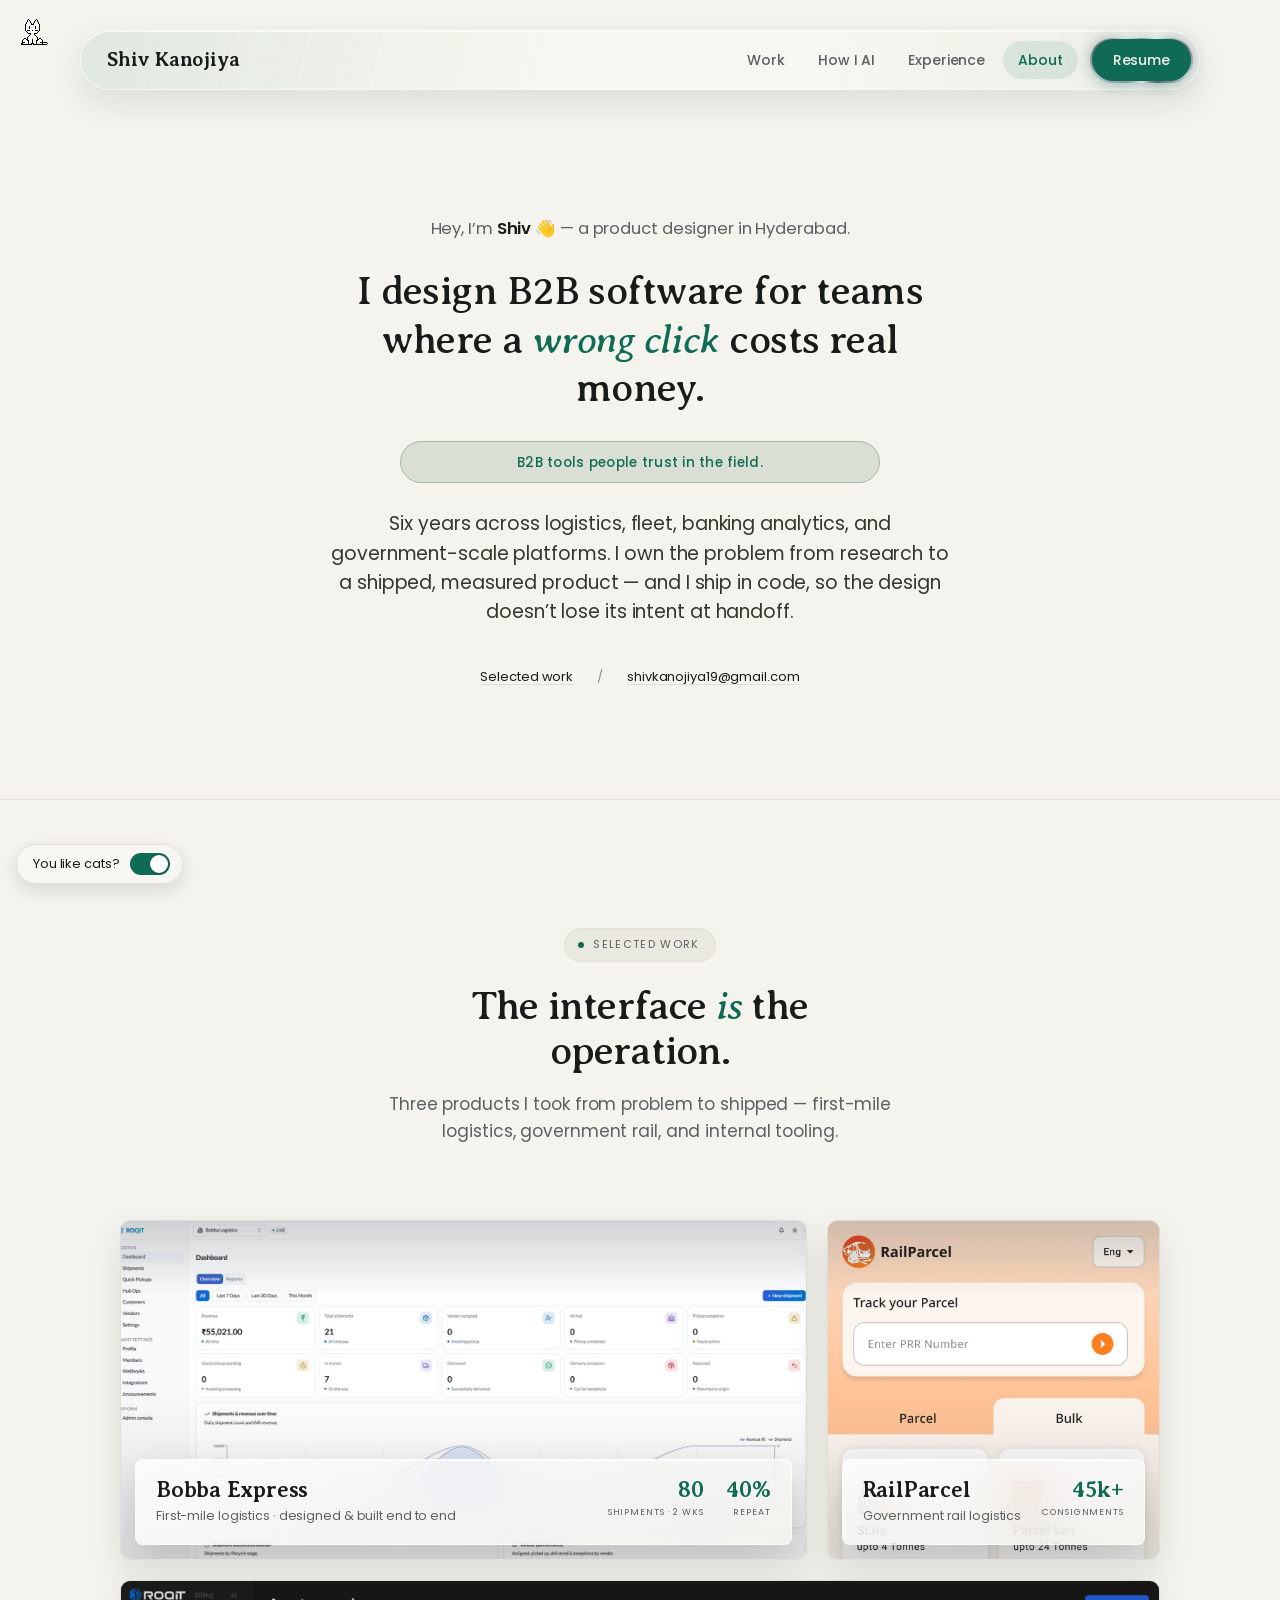
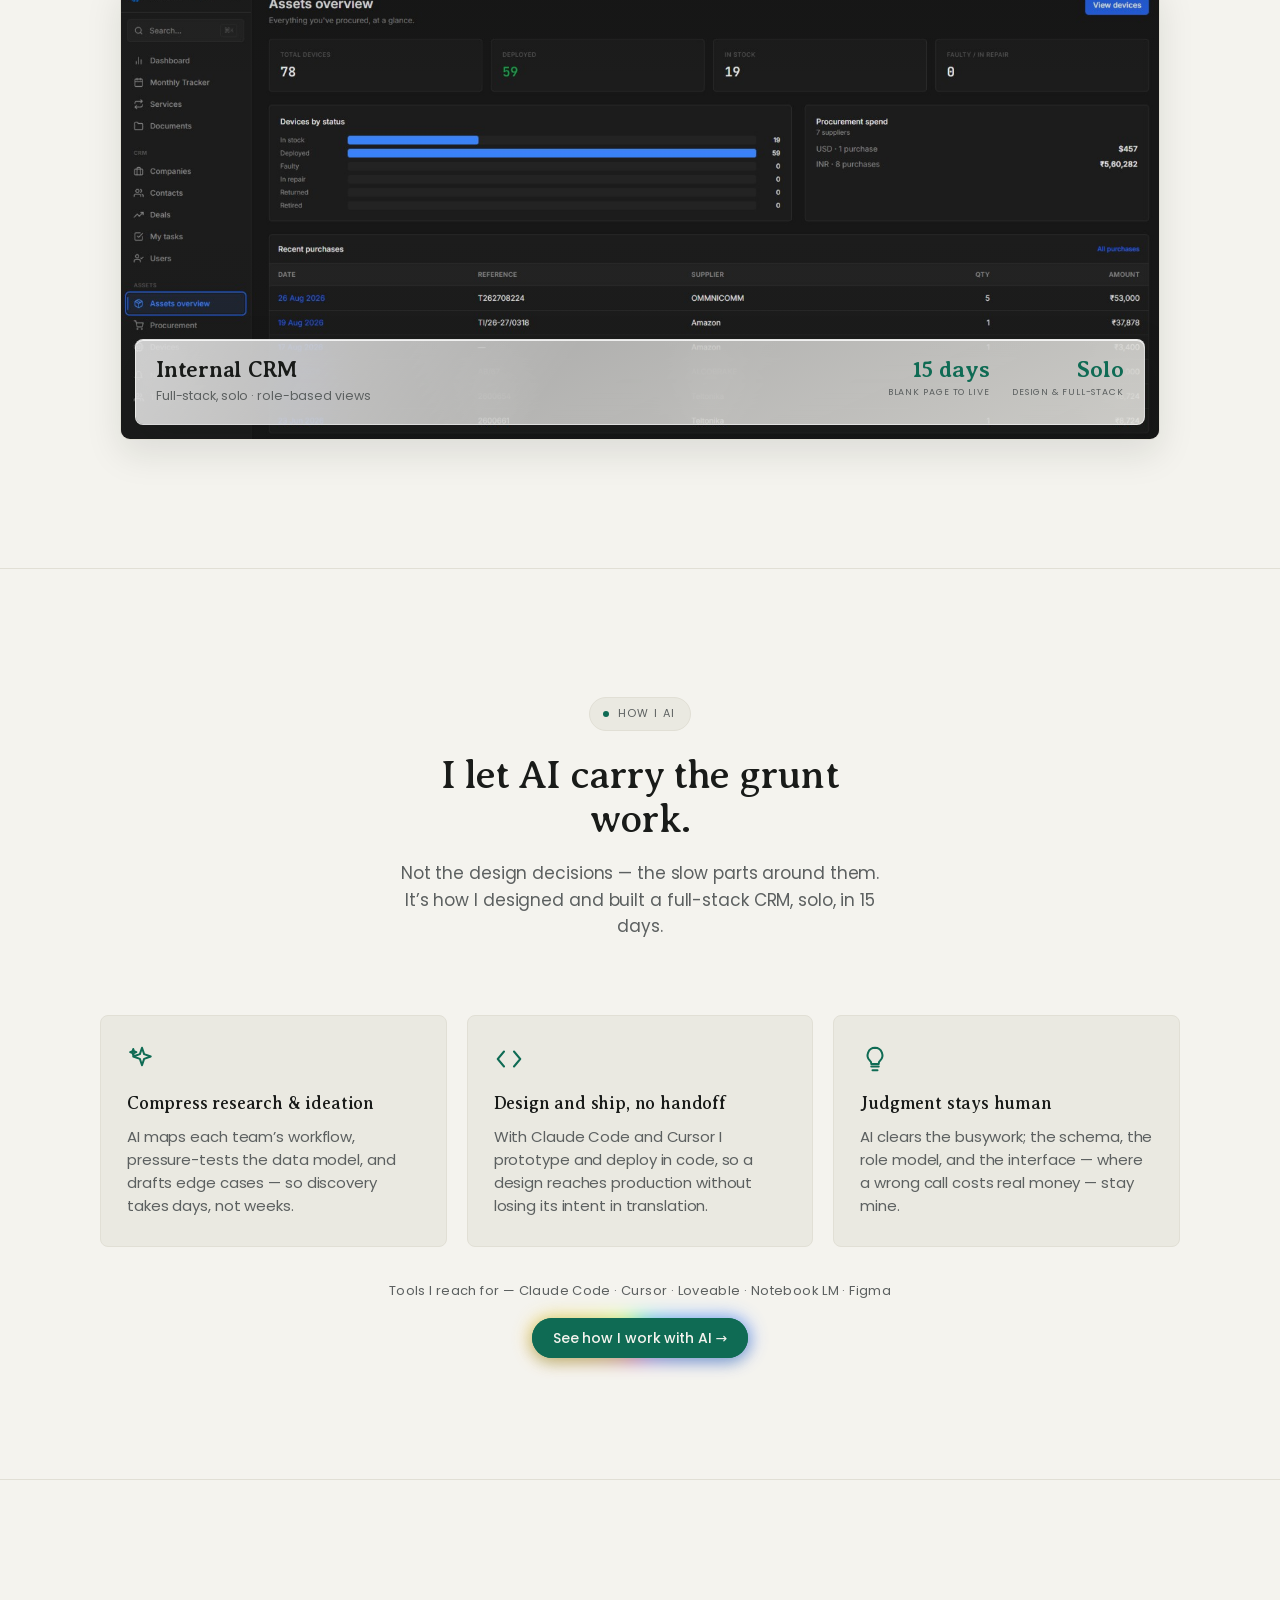
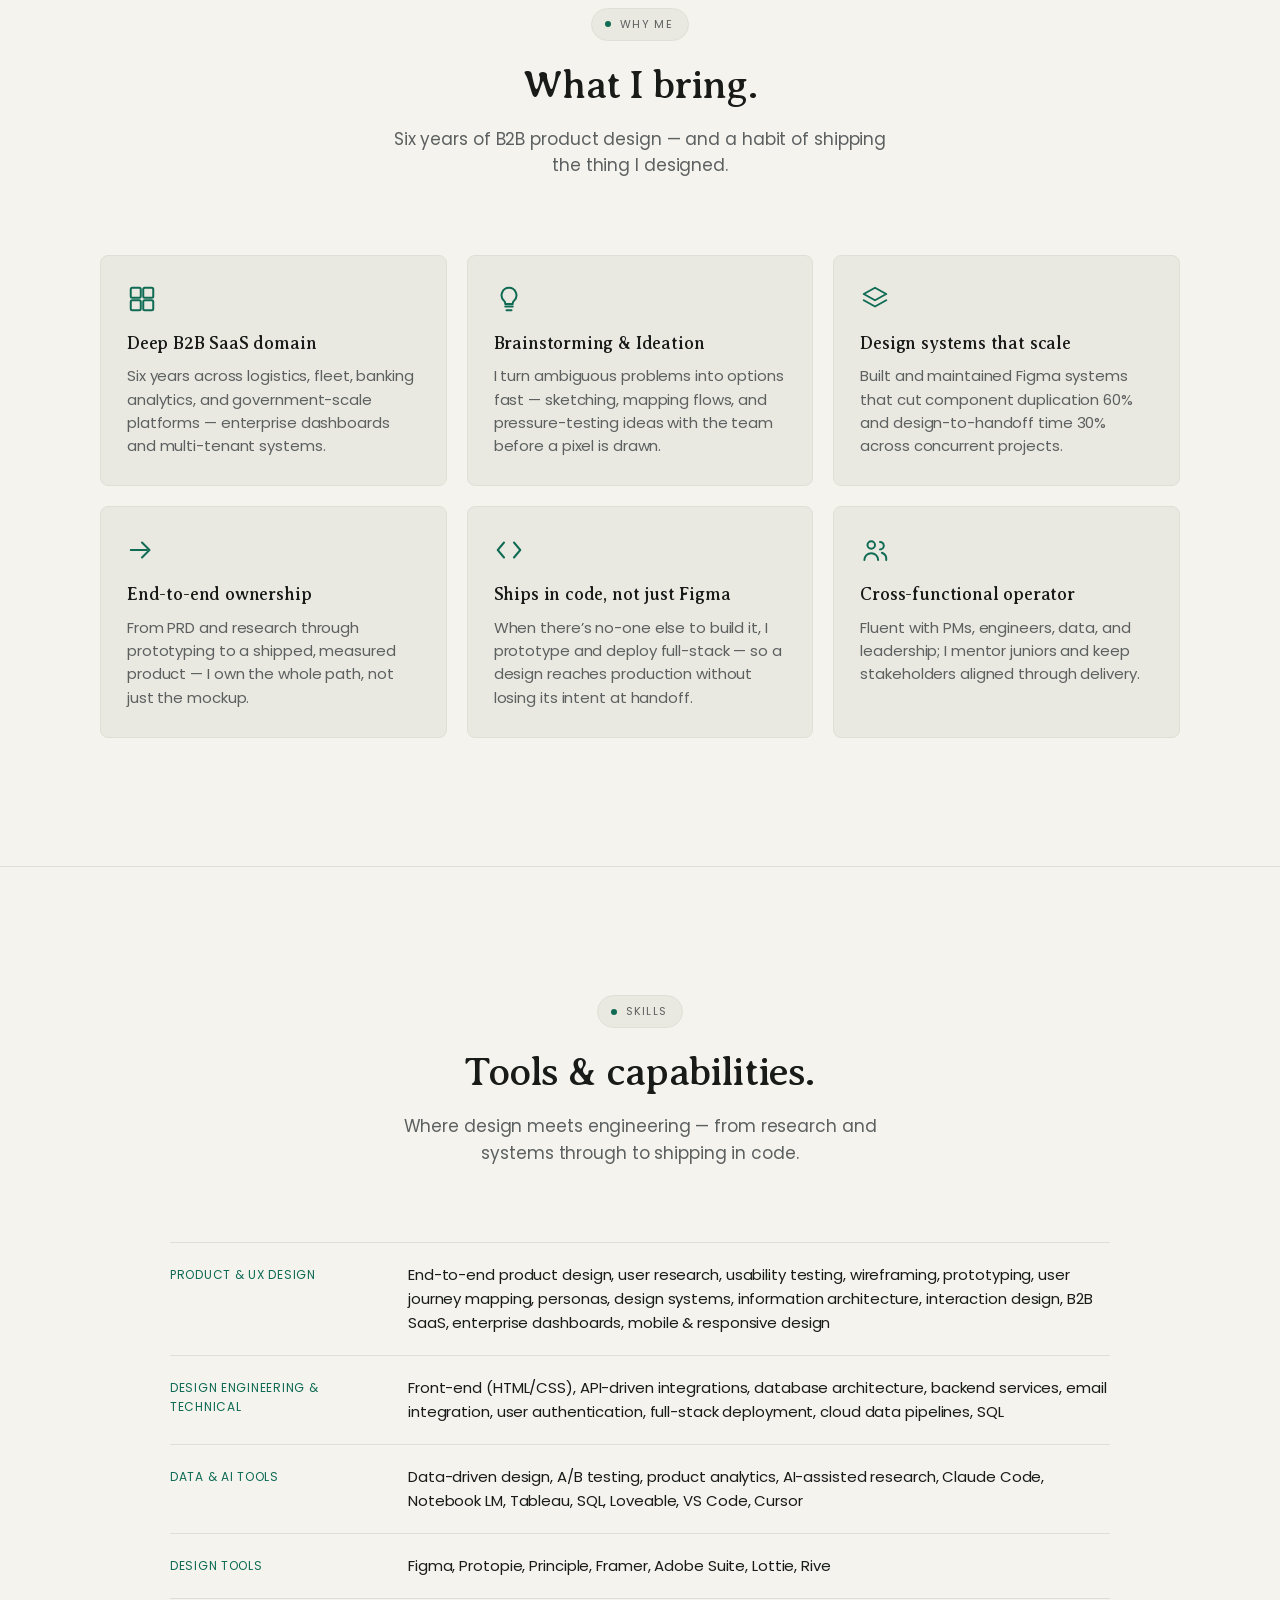
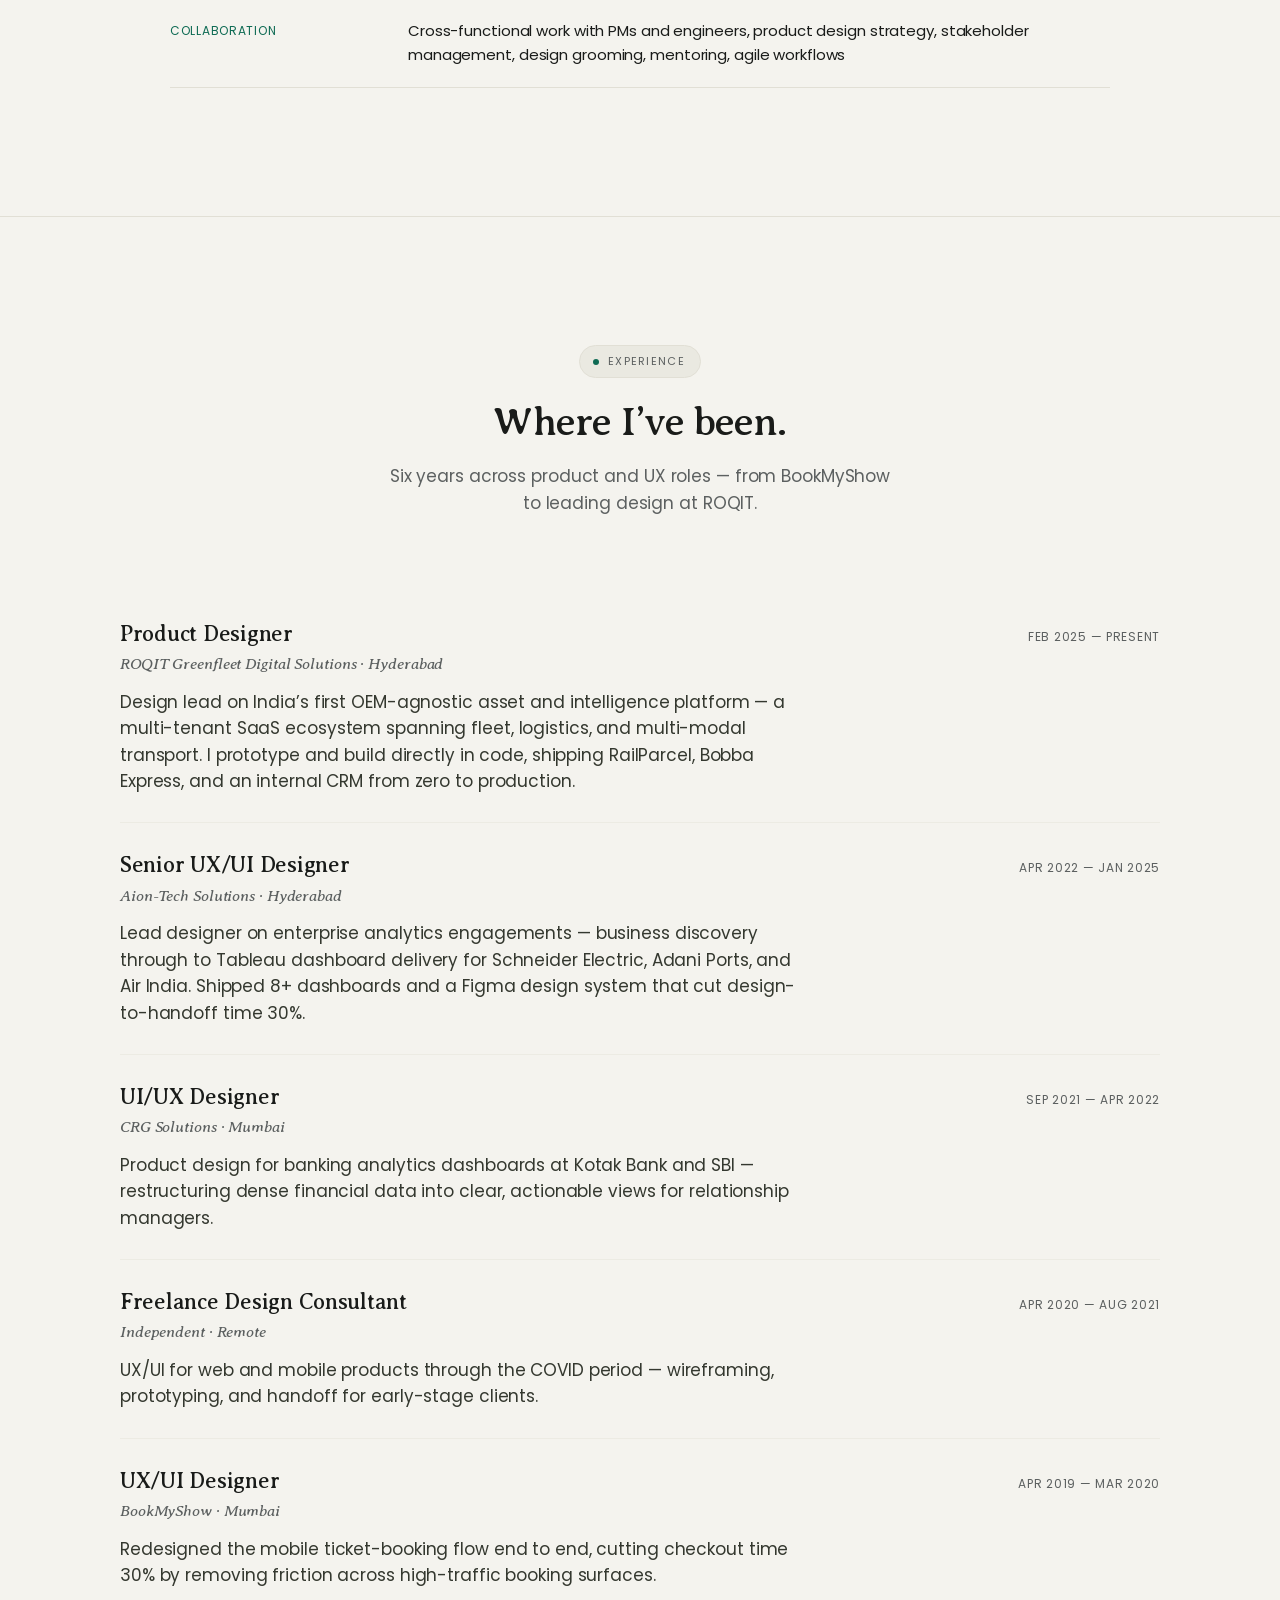
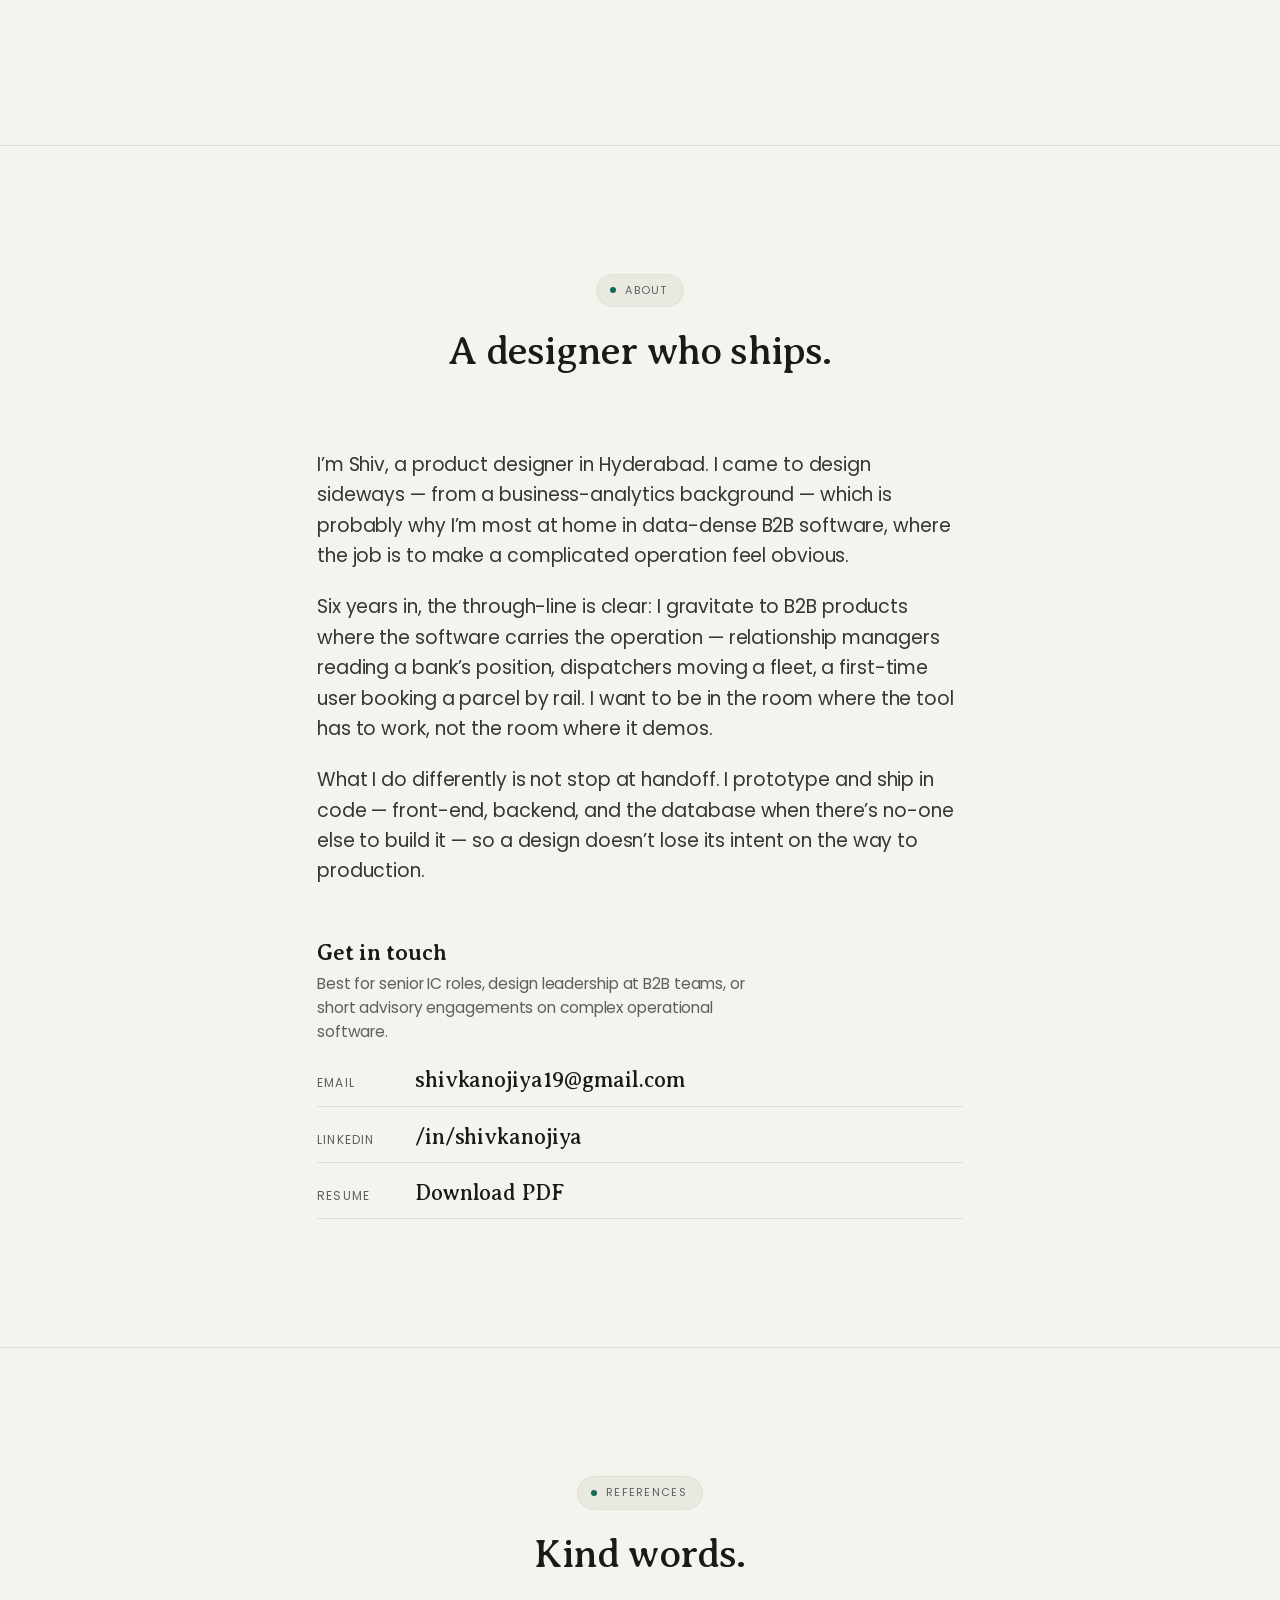
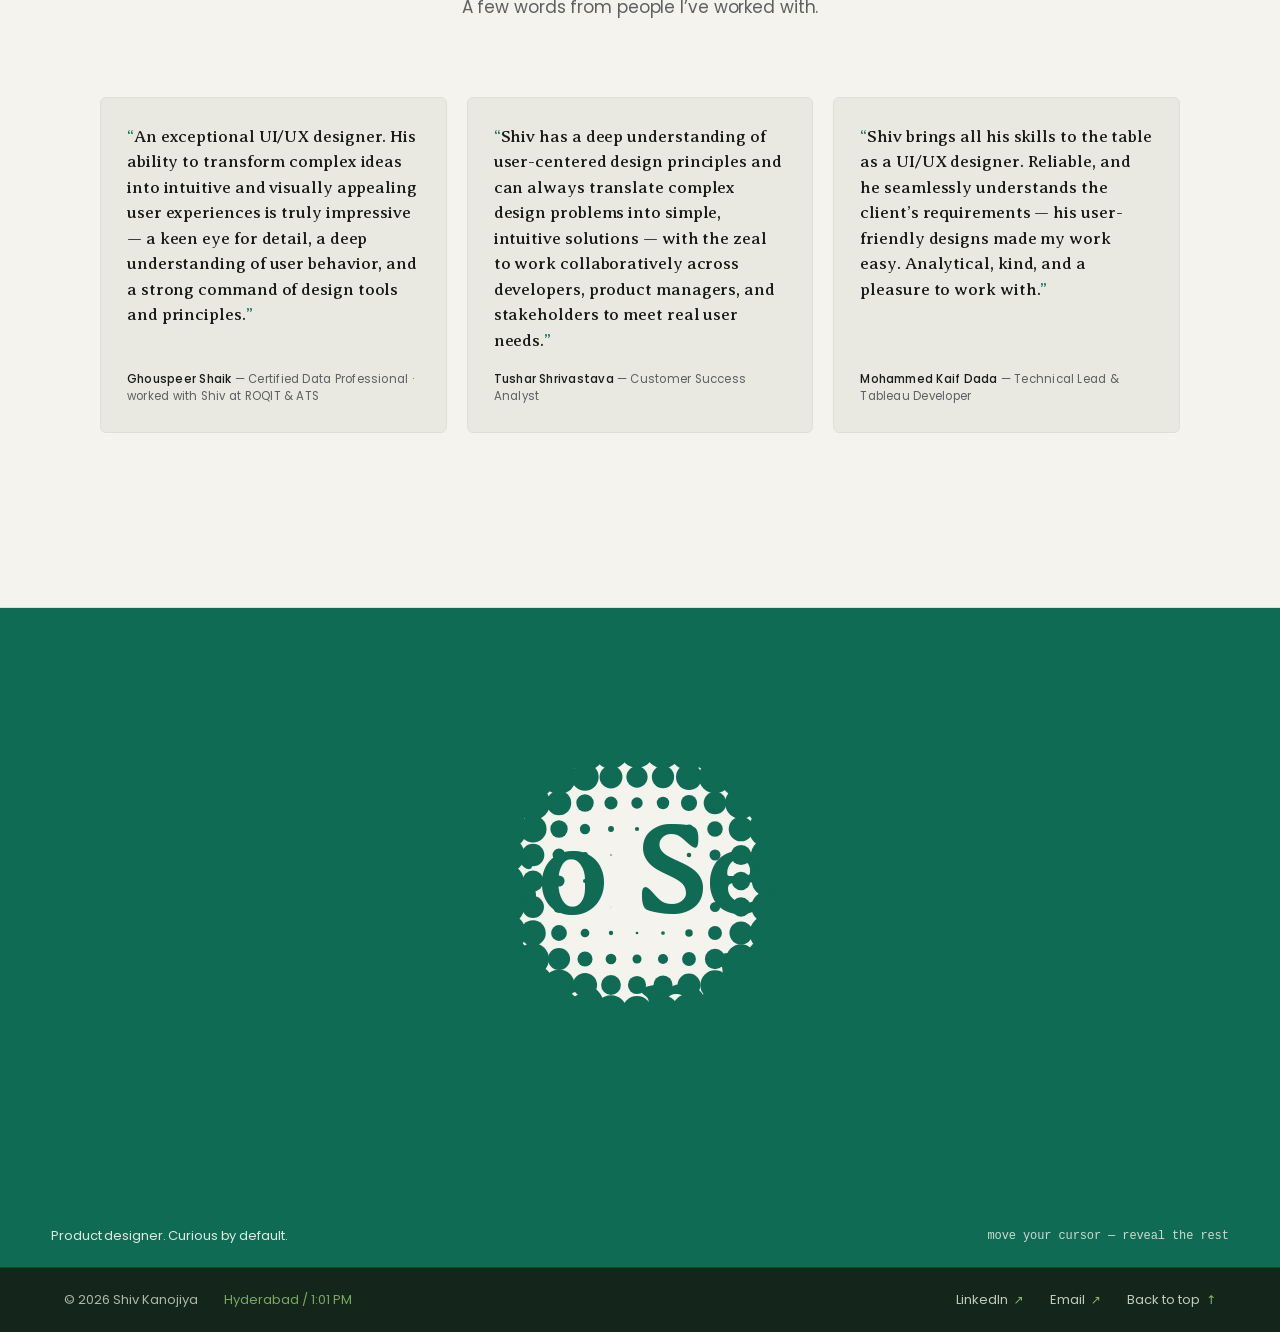
==== commit f01cea70: "about: align 'Get in touch' block to the prose column Contact heading, blurb, and links now share th" ====
--- a/index.html
+++ b/index.html
@@ -395,9 +395,9 @@
             doesn&rsquo;t lose its intent on the way to production.
           </p>
         </div>
-        <div class="reveal" id="contact" style="margin-top:26px;">
-          <h3 style="font-family:var(--serif);font-size:22px;letter-spacing:-0.01em;margin-bottom:6px;">Get in touch</h3>
-          <p class="intro-sub" style="max-width:52ch;margin-top:0;">Best for senior IC roles, design leadership at B2B teams, or short advisory engagements on complex operational software.</p>
+        <div class="reveal" id="contact">
+          <h3 class="contact-h">Get in touch</h3>
+          <p class="intro-sub">Best for senior IC roles, design leadership at B2B teams, or short advisory engagements on complex operational software.</p>
           <div class="lines">
             <a href="mailto:shivkanojiya19@gmail.com"><span class="k">Email</span> shivkanojiya19@gmail.com</a>
             <a href="https://www.linkedin.com/in/shivkanojiya" target="_blank" rel="noopener"><span class="k">LinkedIn</span> /in/shivkanojiya</a>
--- a/styles.css
+++ b/styles.css
@@ -313,6 +313,22 @@
   .sec .prose { margin-left: auto; margin-right: auto; }
   .sec .lines { max-width: 460px; margin-left: auto; margin-right: auto; }
 
+  /* About — "Get in touch" aligns to the same centered prose column (no abrupt jump) */
+  #contact {
+    max-width: var(--measure);
+    margin: clamp(34px, 4.5vw, 52px) auto 0;
+    text-align: left;
+  }
+  #contact .contact-h {
+    font-family: var(--serif); font-weight: 700; font-size: 22px;
+    letter-spacing: -0.01em; margin: 0 0 4px; color: var(--ink);
+  }
+  #contact .intro-sub {
+    max-width: 52ch; margin: 6px 0 18px;
+    font-size: 15.5px; line-height: 1.55; color: var(--muted);
+  }
+  #contact .lines { max-width: none; margin-left: 0; margin-right: 0; }
+
   /* Strengths / Why me — centered card grid */
   .strengths {
     display: grid; grid-template-columns: repeat(3, 1fr); gap: 20px;
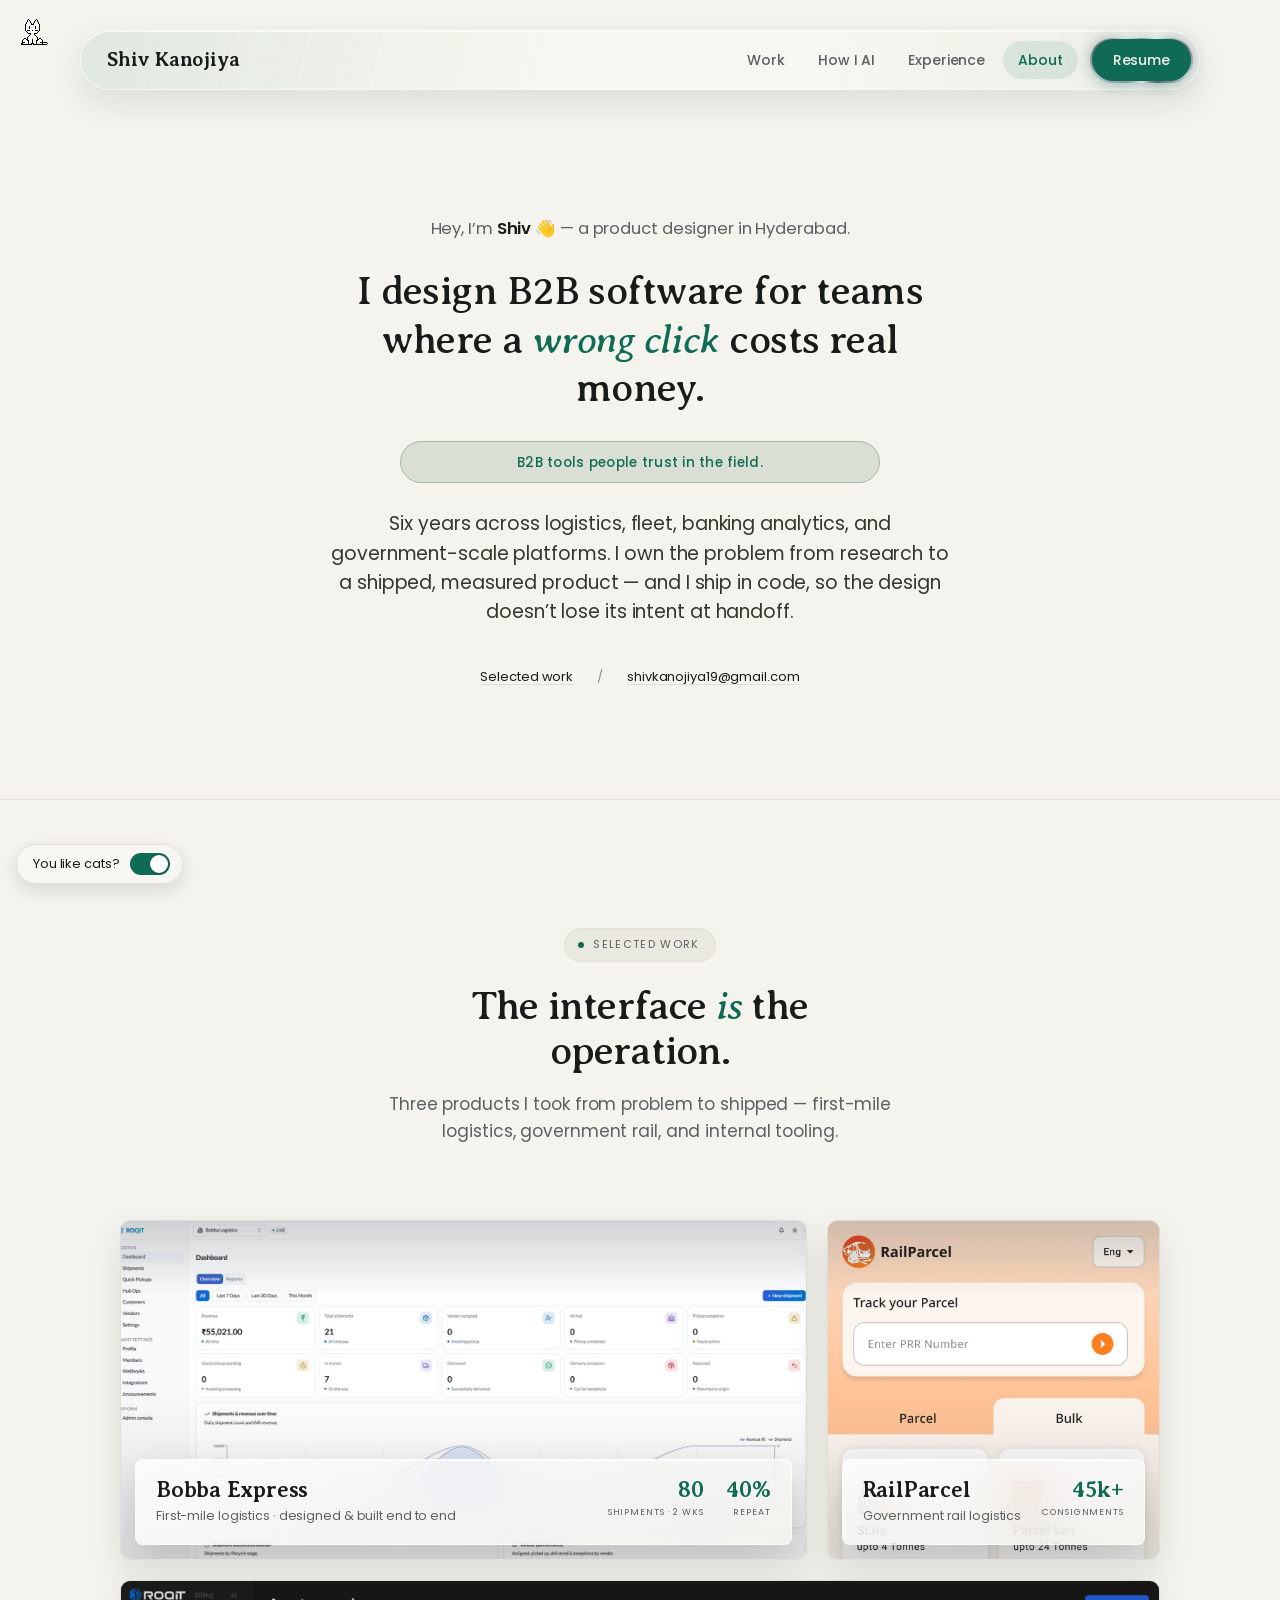
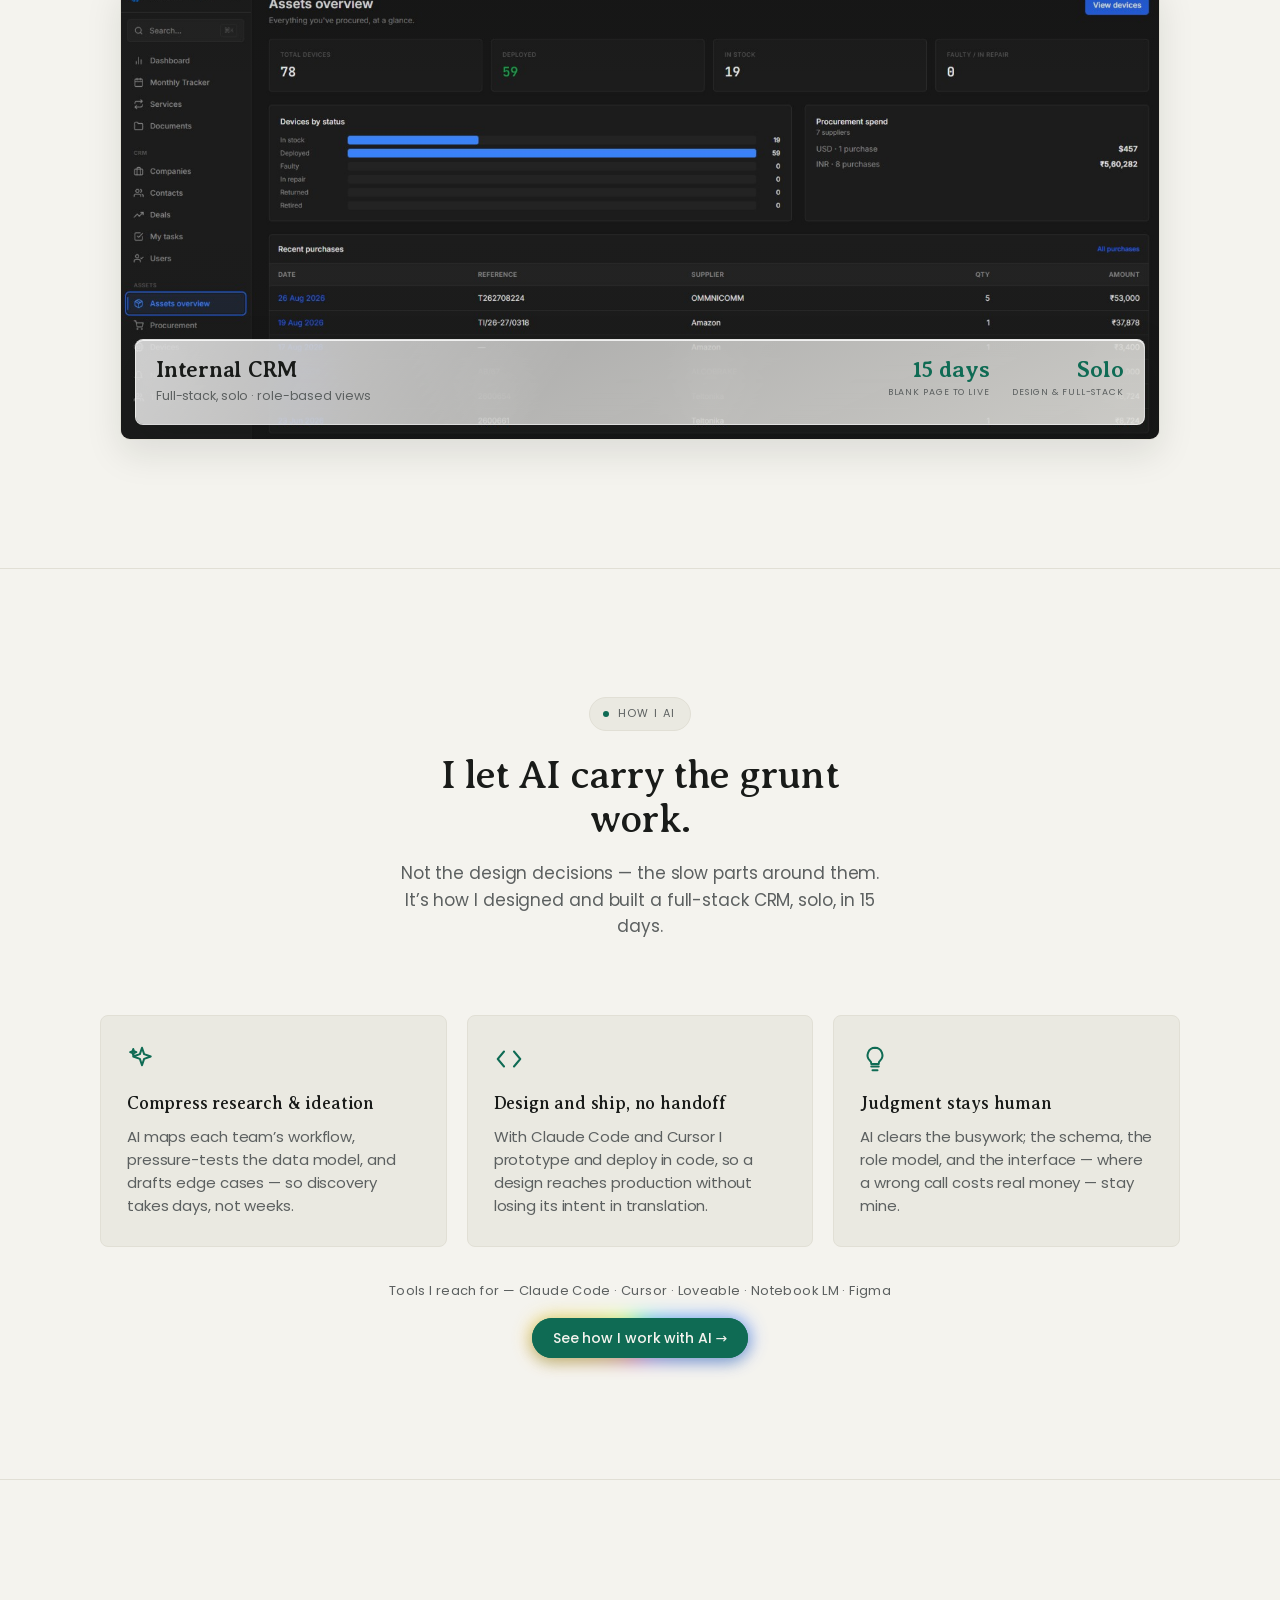
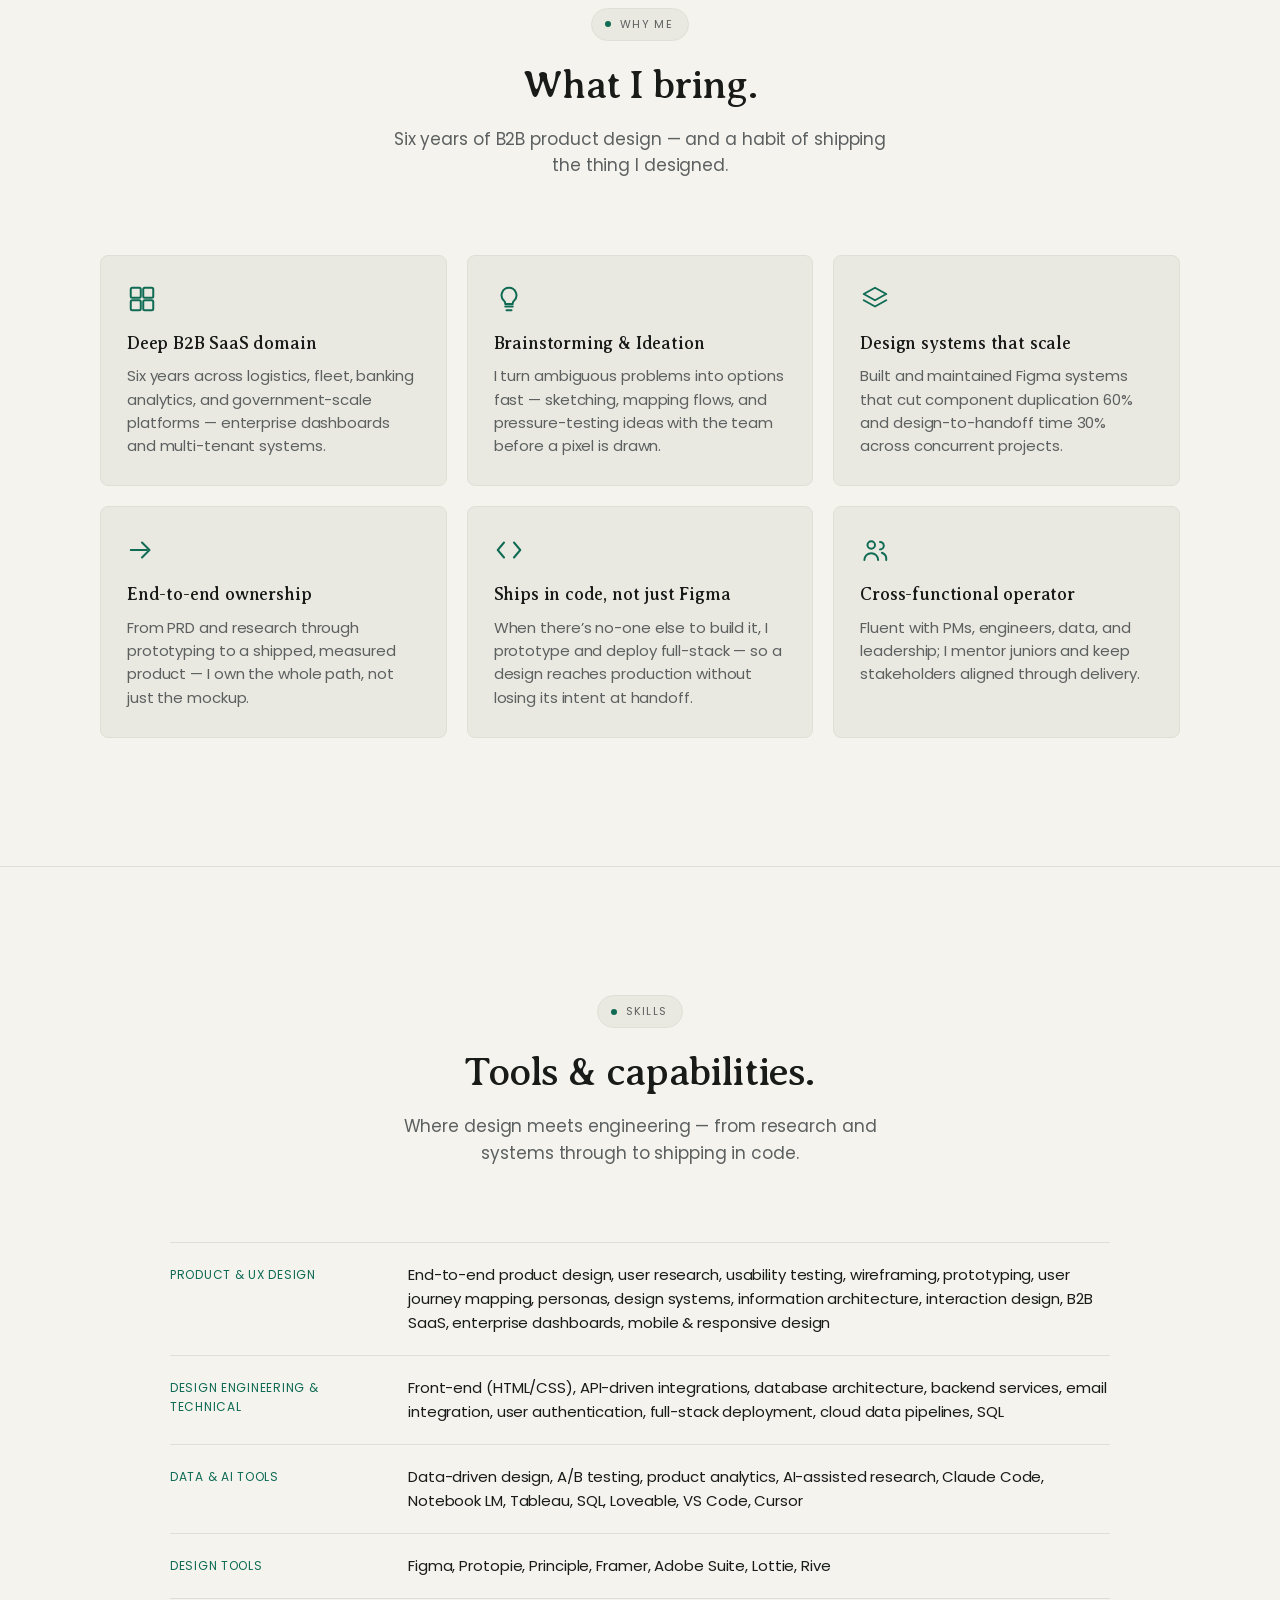
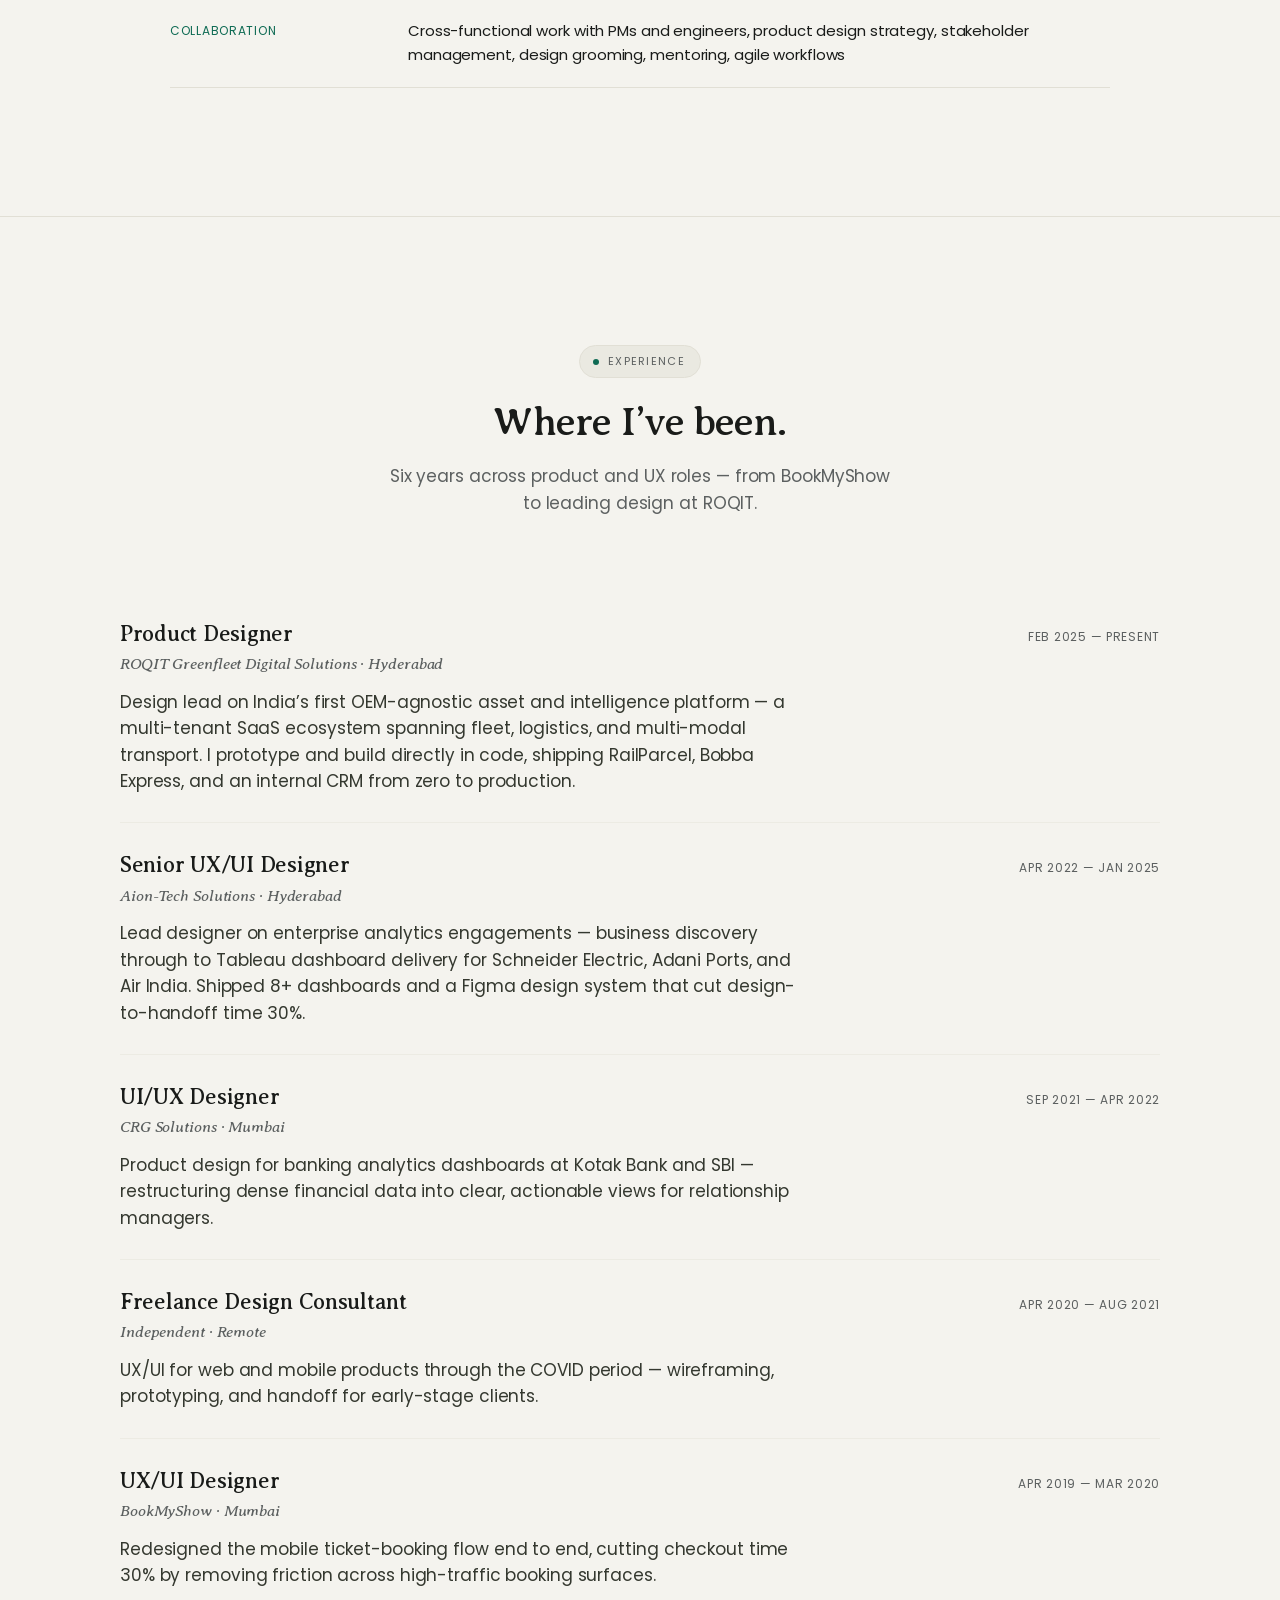
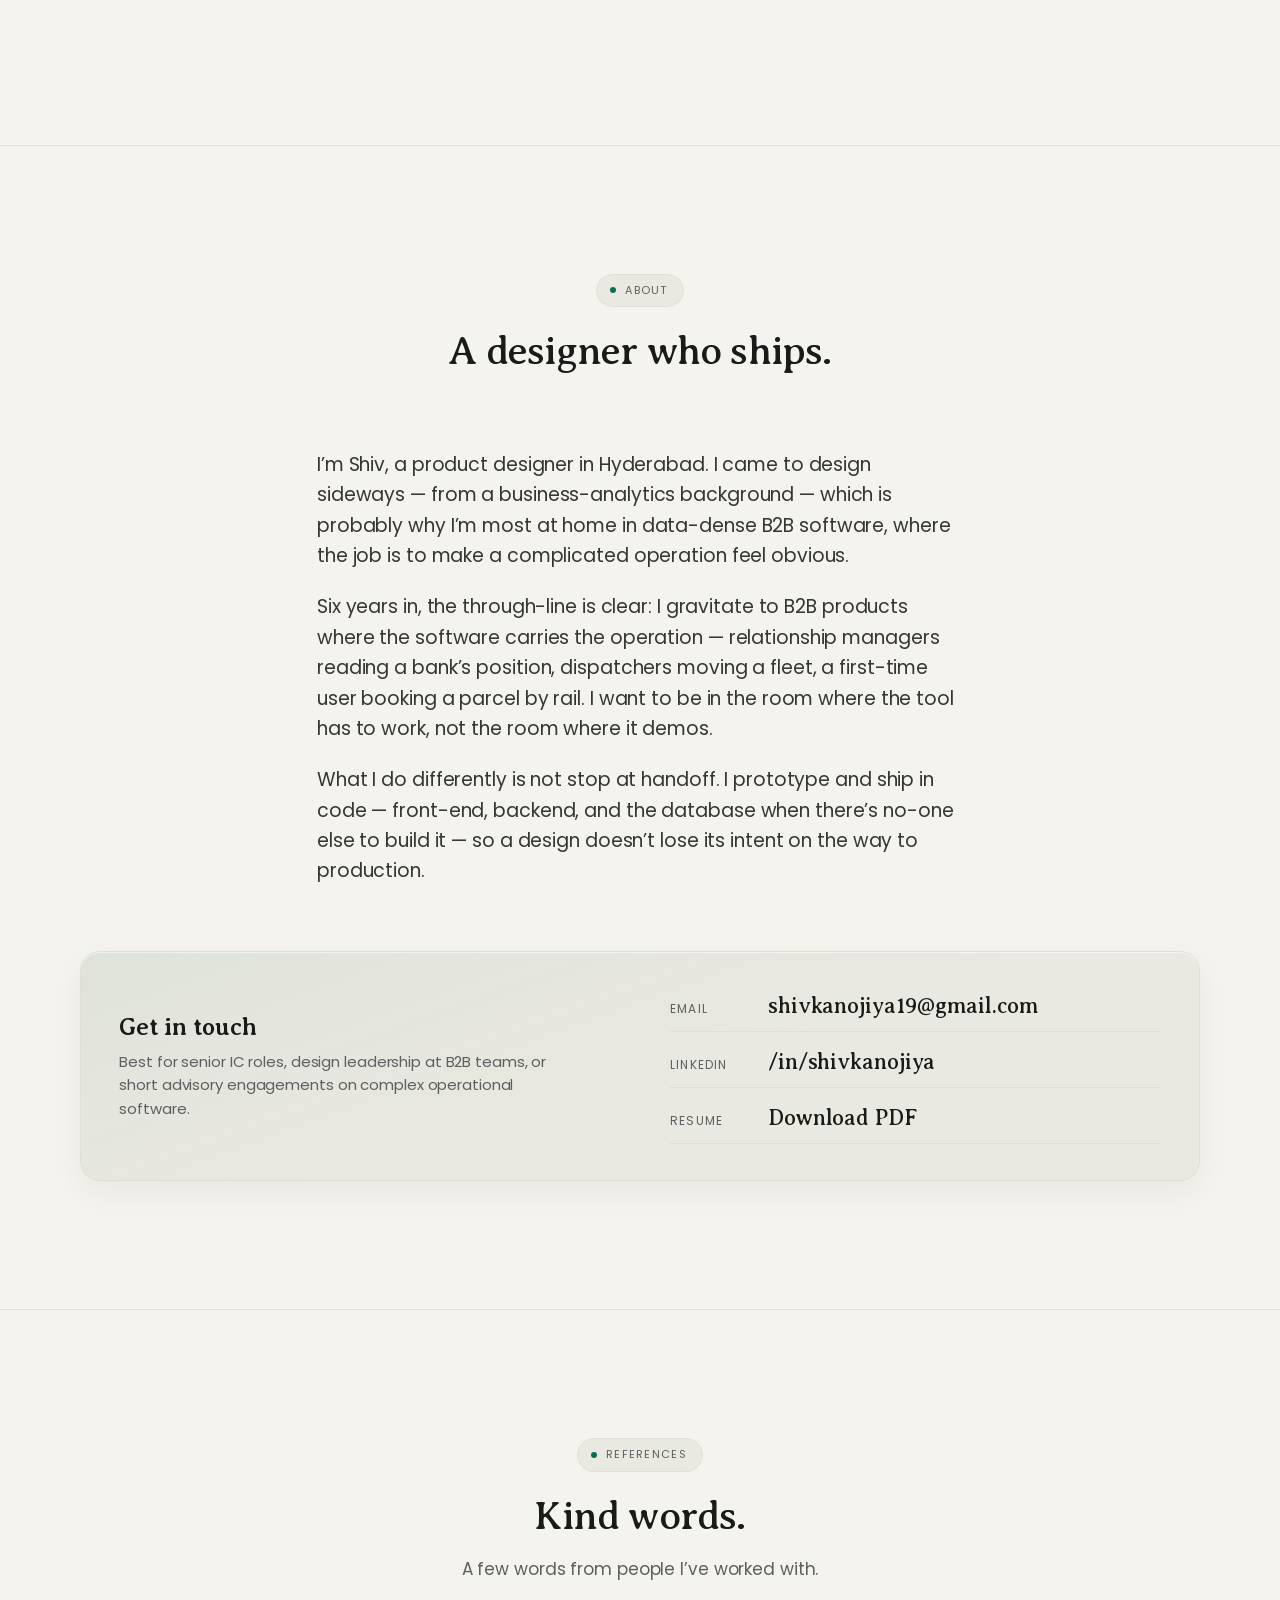
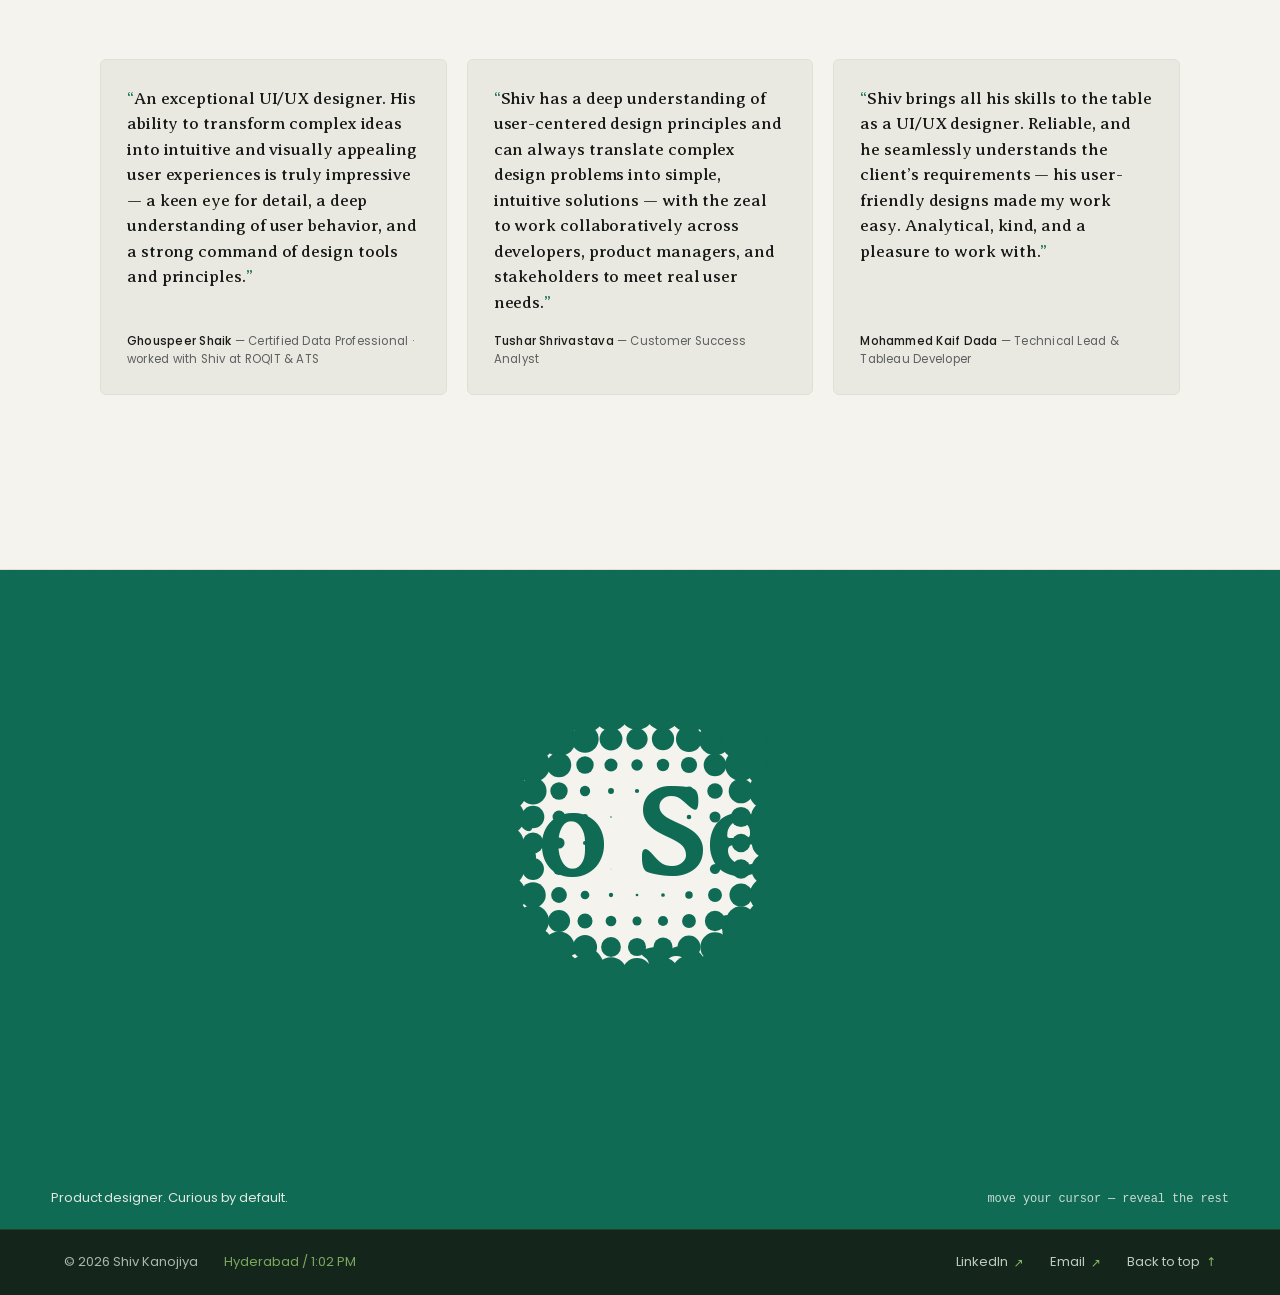
==== commit 60a48dd3: "about: contact as a navbar-width two-column card 'Get in touch' + blurb on the left (vertically cent" ====
--- a/index.html
+++ b/index.html
@@ -396,8 +396,10 @@
           </p>
         </div>
         <div class="reveal" id="contact">
-          <h3 class="contact-h">Get in touch</h3>
-          <p class="intro-sub">Best for senior IC roles, design leadership at B2B teams, or short advisory engagements on complex operational software.</p>
+          <div class="contact-left">
+            <h3 class="contact-h">Get in touch</h3>
+            <p class="intro-sub">Best for senior IC roles, design leadership at B2B teams, or short advisory engagements on complex operational software.</p>
+          </div>
           <div class="lines">
             <a href="mailto:shivkanojiya19@gmail.com"><span class="k">Email</span> shivkanojiya19@gmail.com</a>
             <a href="https://www.linkedin.com/in/shivkanojiya" target="_blank" rel="noopener"><span class="k">LinkedIn</span> /in/shivkanojiya</a>
--- a/styles.css
+++ b/styles.css
@@ -313,21 +313,32 @@
   .sec .prose { margin-left: auto; margin-right: auto; }
   .sec .lines { max-width: 460px; margin-left: auto; margin-right: auto; }
 
-  /* About — "Get in touch" aligns to the same centered prose column (no abrupt jump) */
+  /* About — "Get in touch" as a navbar-width card: blurb left, contacts right */
   #contact {
-    max-width: var(--measure);
-    margin: clamp(34px, 4.5vw, 52px) auto 0;
-    text-align: left;
-  }
+    max-width: 1120px;
+    margin: clamp(40px, 5vw, 66px) auto 0;
+    padding: clamp(24px, 2.8vw, 38px) clamp(24px, 3vw, 44px);
+    border: 1px solid var(--rule); border-radius: 20px;
+    background:
+      linear-gradient(160deg, rgba(15,107,84,.05), rgba(15,107,84,0) 55%),
+      var(--paper-2);
+    box-shadow: 0 12px 34px rgba(20,25,20,.05), inset 0 1px 0 rgba(255,255,255,.6);
+    display: grid;
+    grid-template-columns: minmax(0, 1fr) minmax(0, 1fr);
+    gap: 22px 60px; align-items: center; text-align: left;
+  }
+  #contact .contact-left { max-width: 40ch; }
   #contact .contact-h {
-    font-family: var(--serif); font-weight: 700; font-size: 22px;
-    letter-spacing: -0.01em; margin: 0 0 4px; color: var(--ink);
-  }
-  #contact .intro-sub {
-    max-width: 52ch; margin: 6px 0 18px;
-    font-size: 15.5px; line-height: 1.55; color: var(--muted);
-  }
-  #contact .lines { max-width: none; margin-left: 0; margin-right: 0; }
+    font-family: var(--serif); font-weight: 700; font-size: 24px;
+    letter-spacing: -0.01em; margin: 0 0 8px; color: var(--ink);
+  }
+  #contact .contact-left .intro-sub {
+    margin: 0; font-size: 15px; line-height: 1.55; color: var(--muted);
+  }
+  #contact .lines { max-width: none; margin: 0; }
+  @media (max-width: 720px) {
+    #contact { grid-template-columns: 1fr; gap: 22px; padding: 24px; }
+  }
 
   /* Strengths / Why me — centered card grid */
   .strengths {
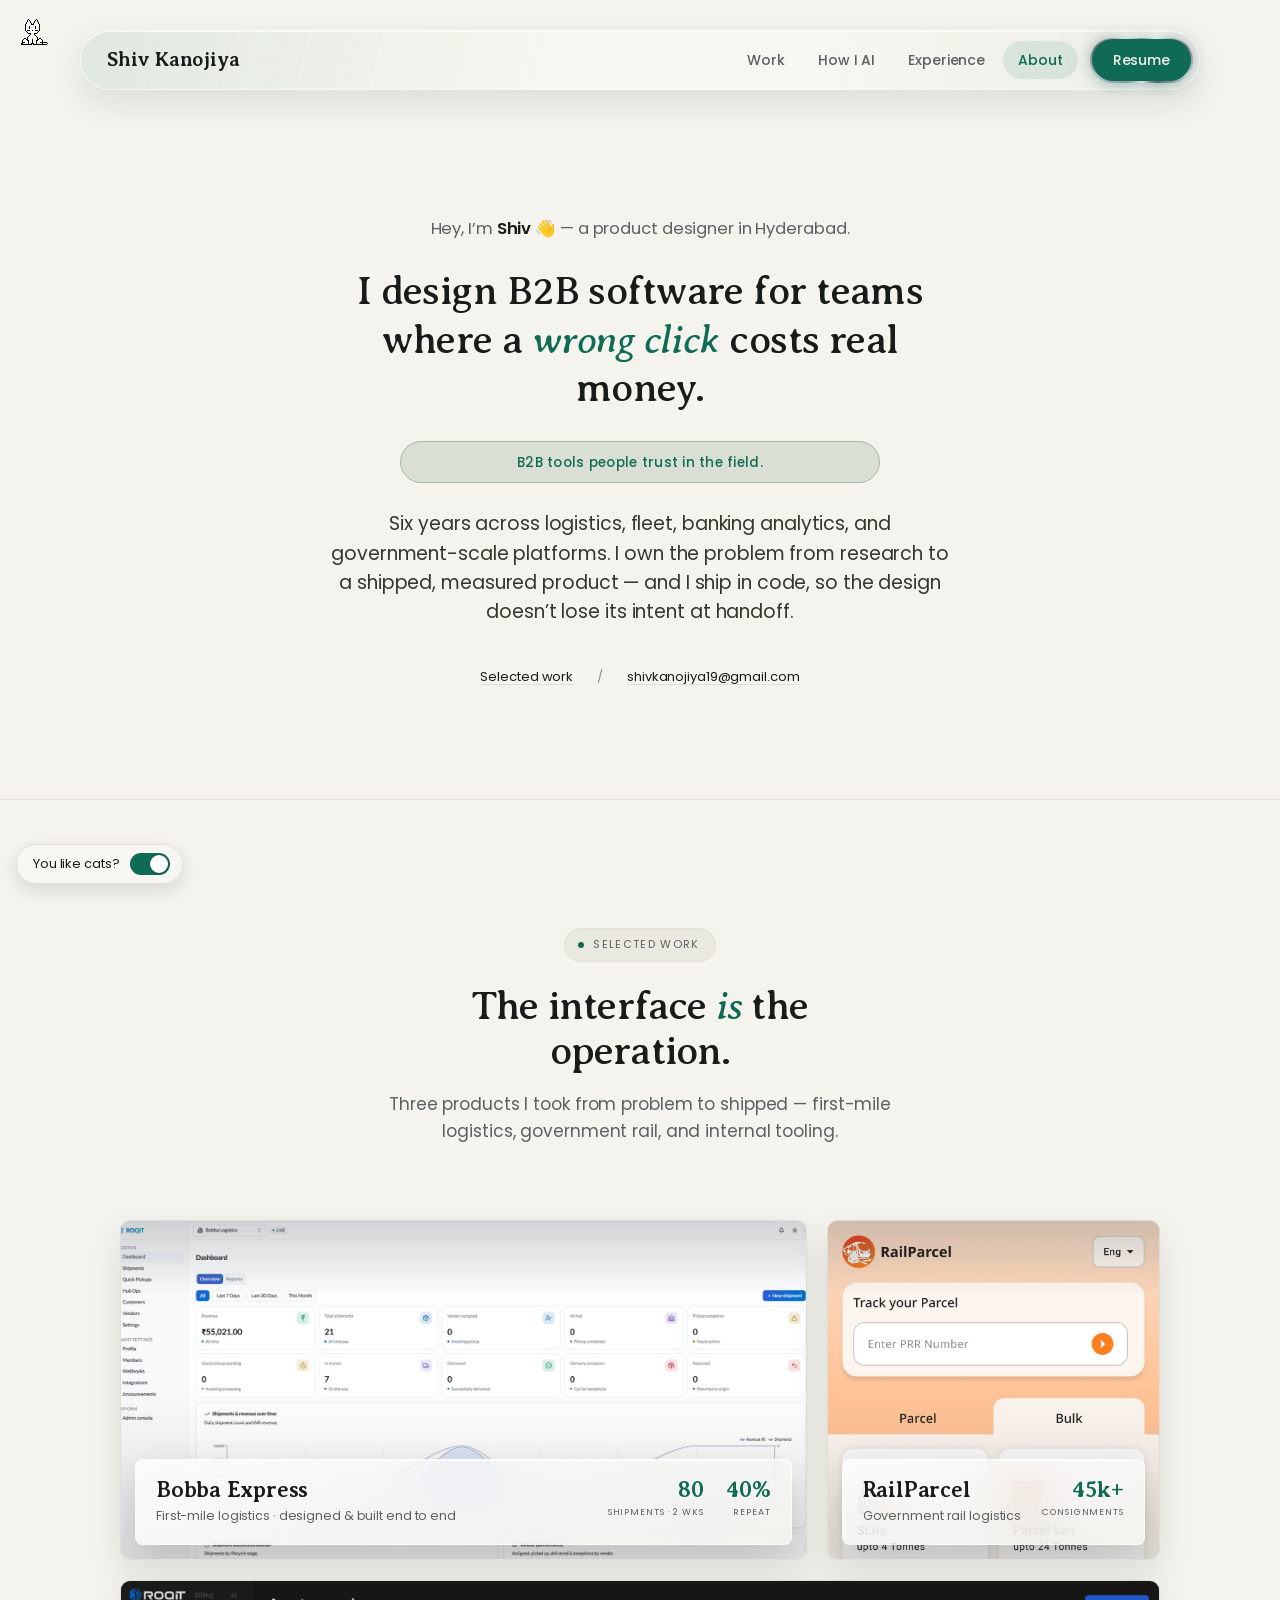
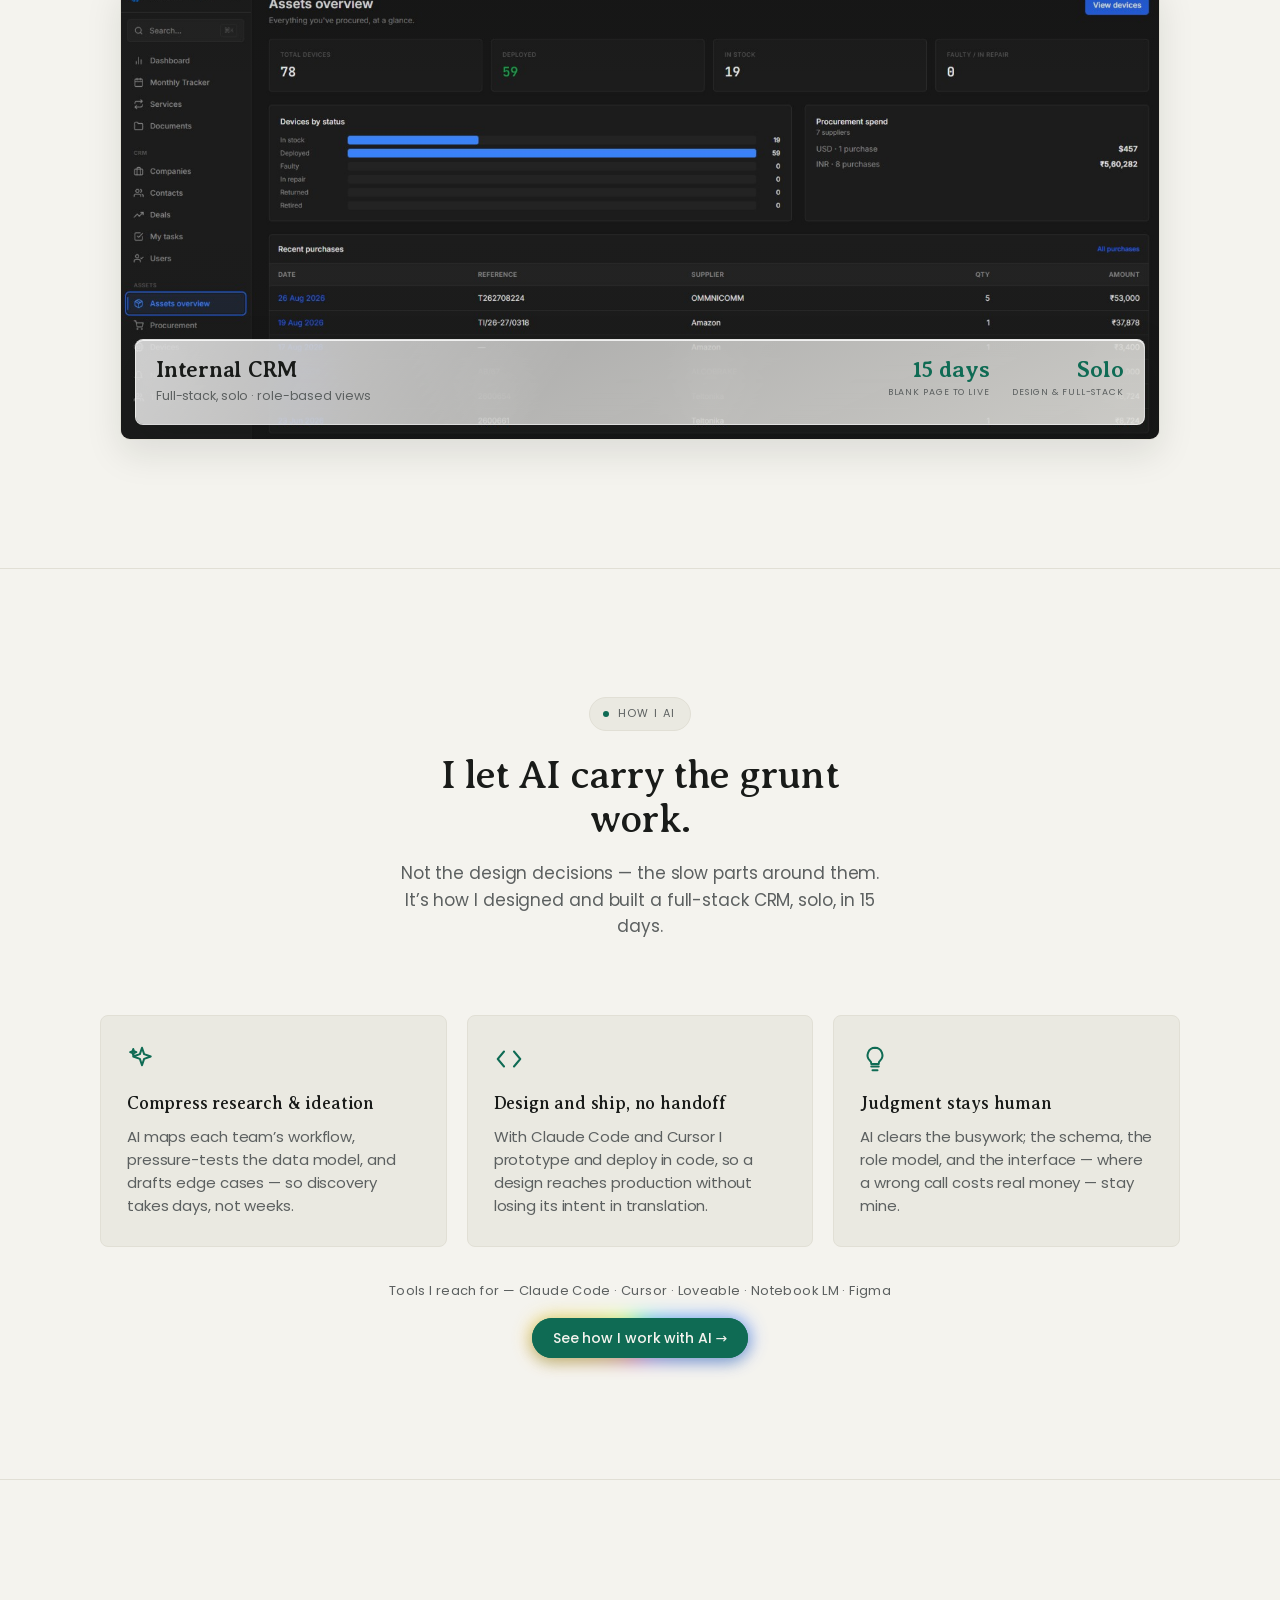
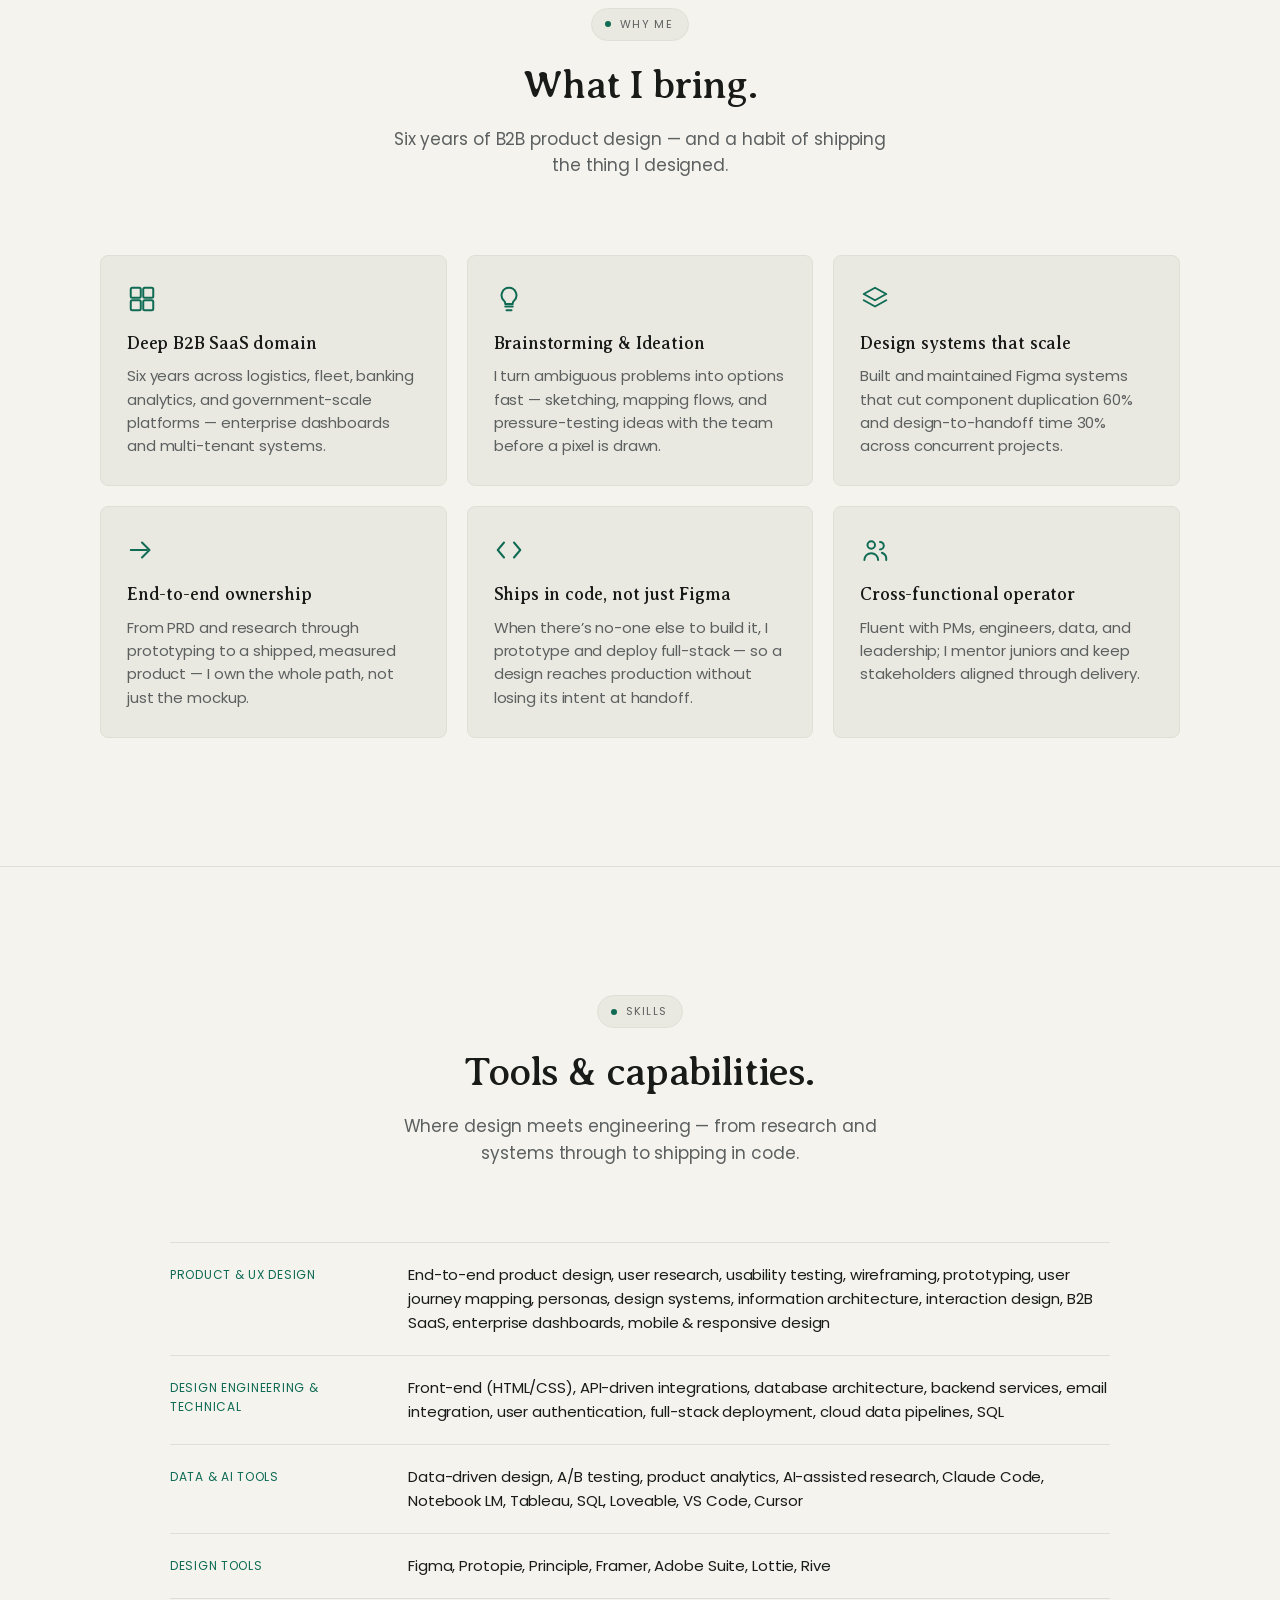
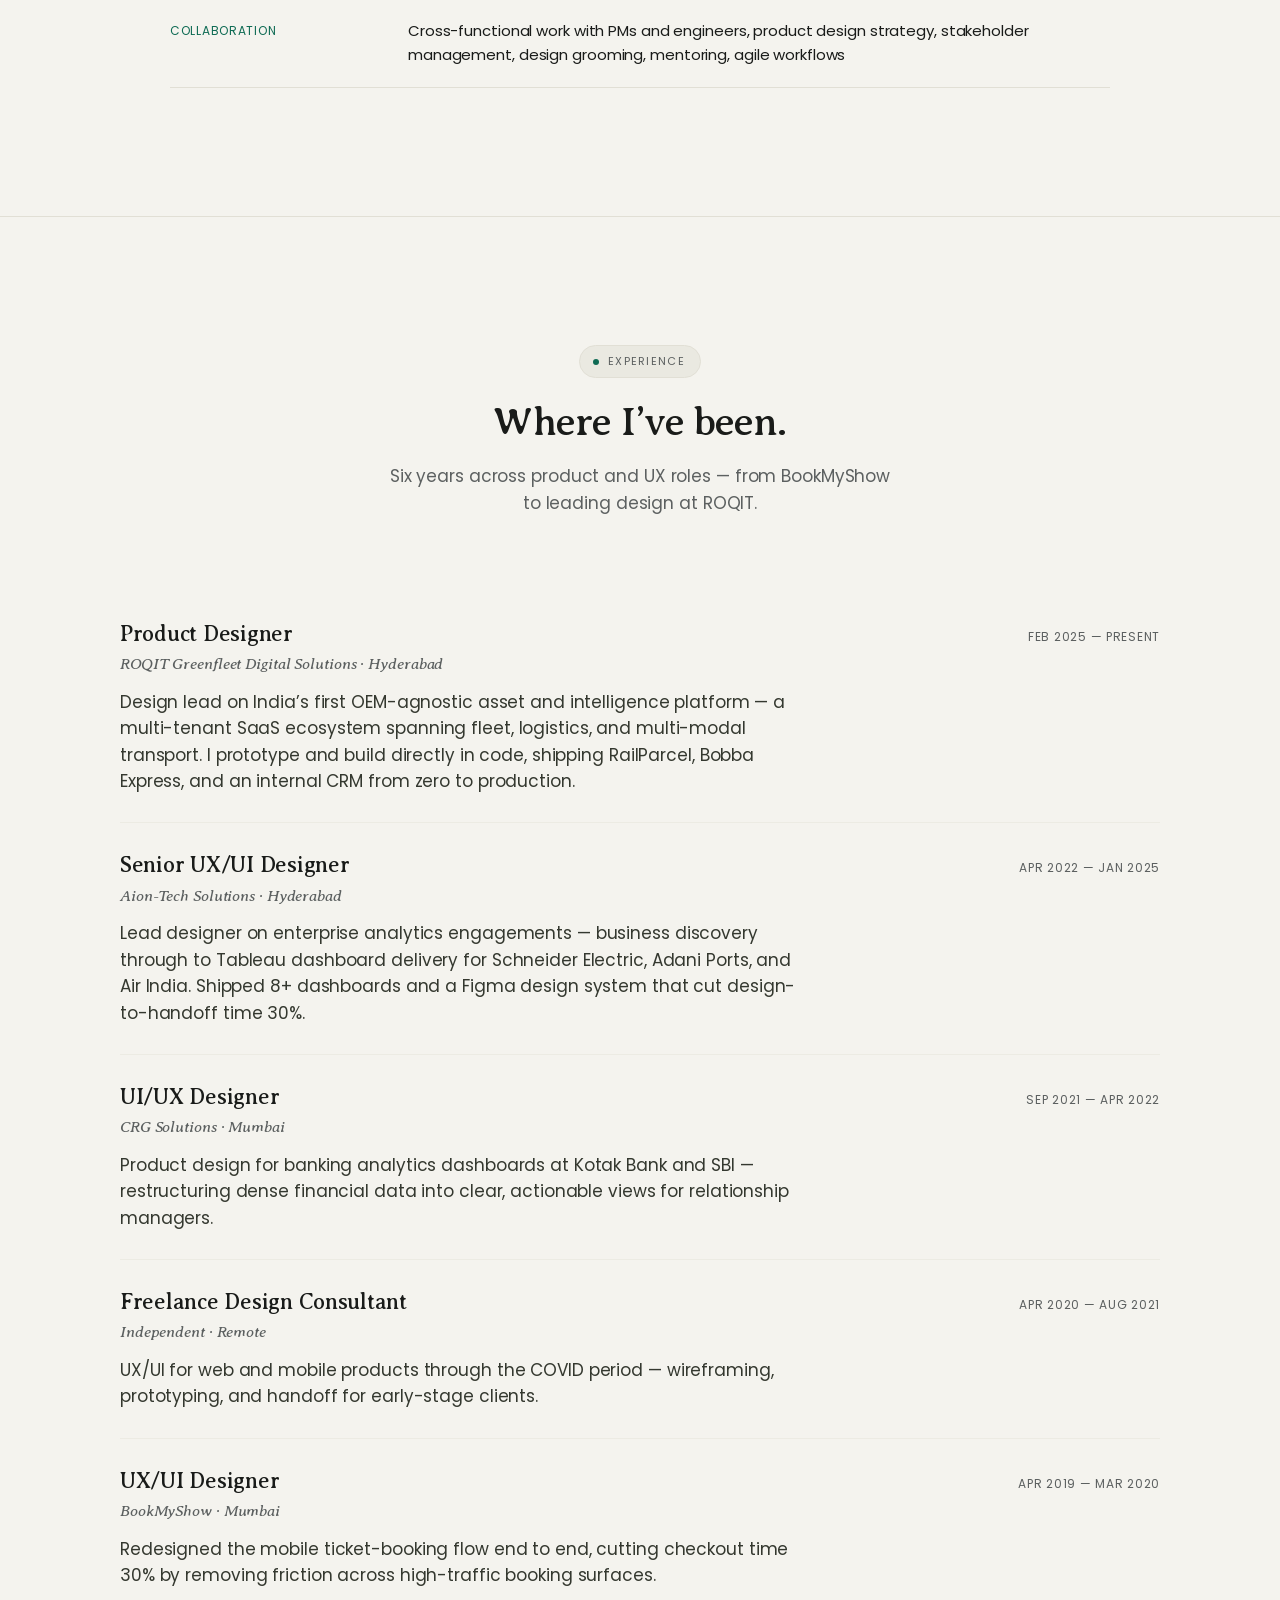
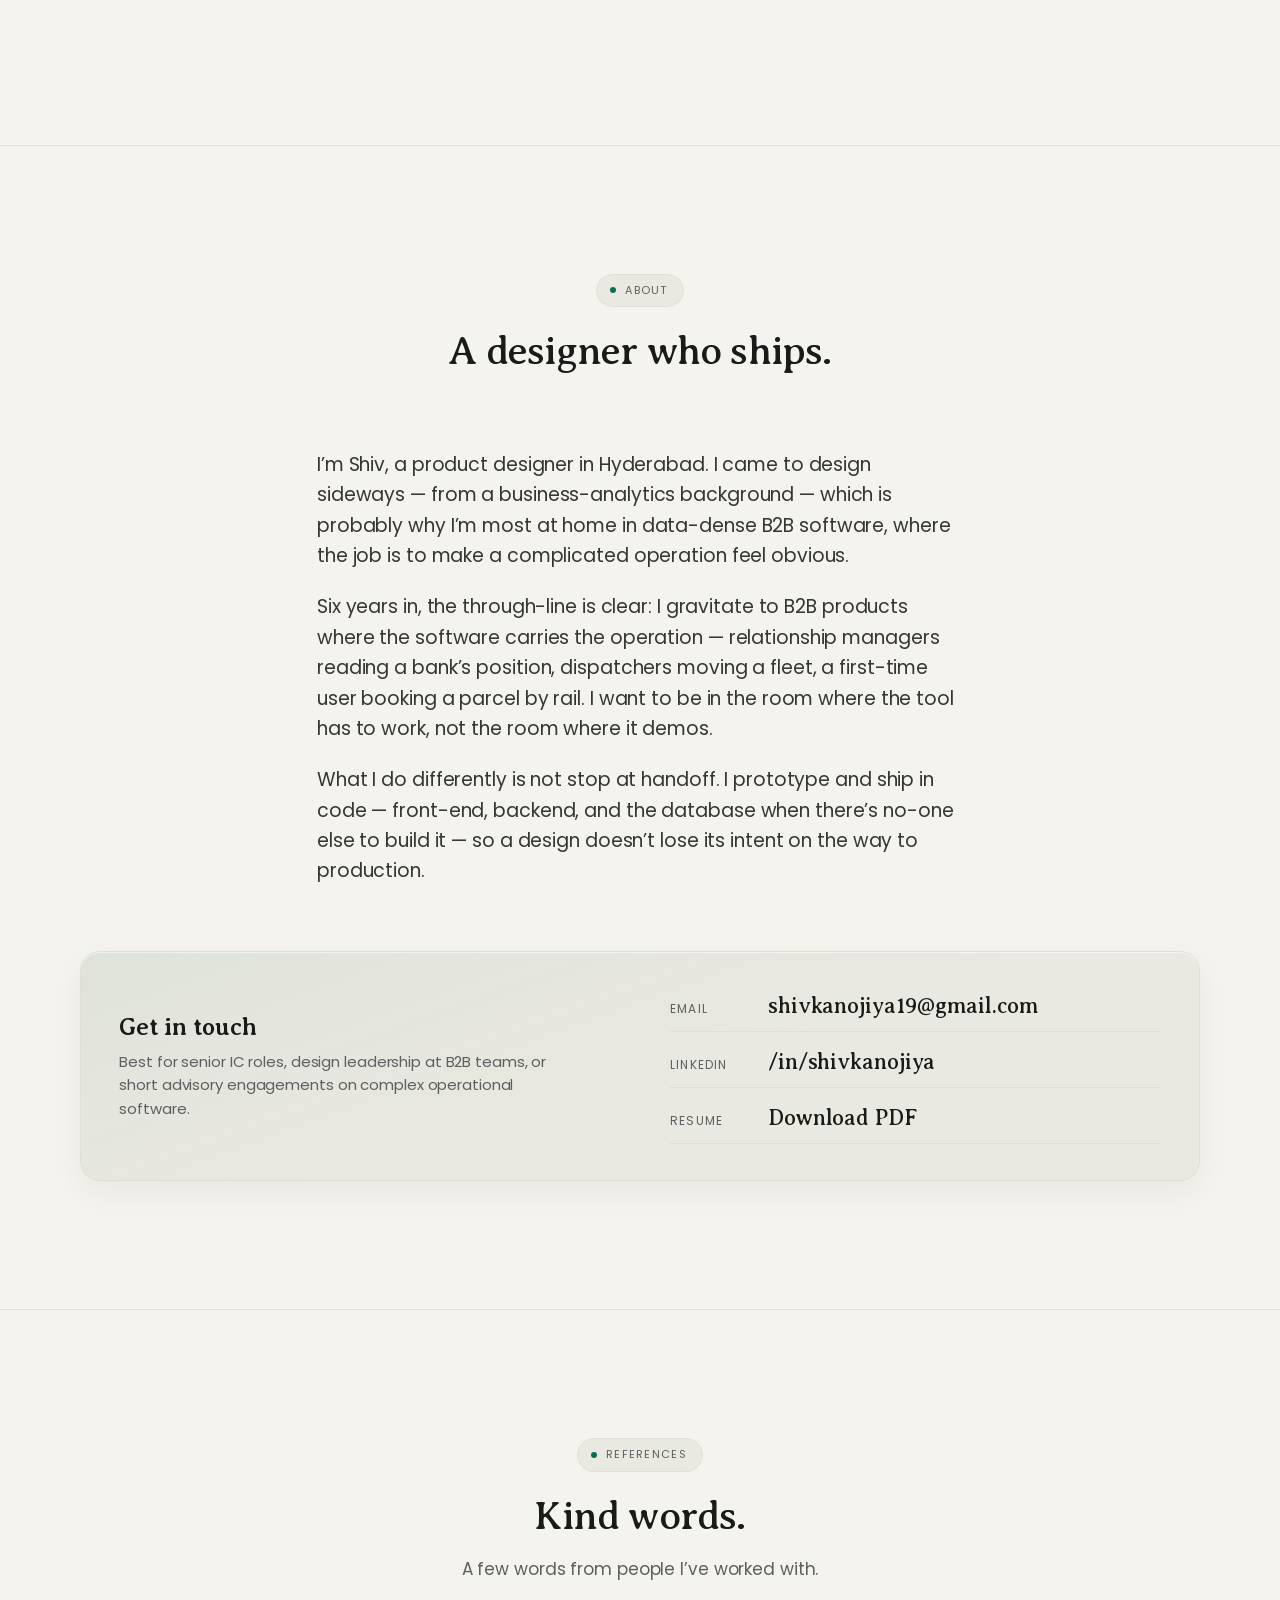
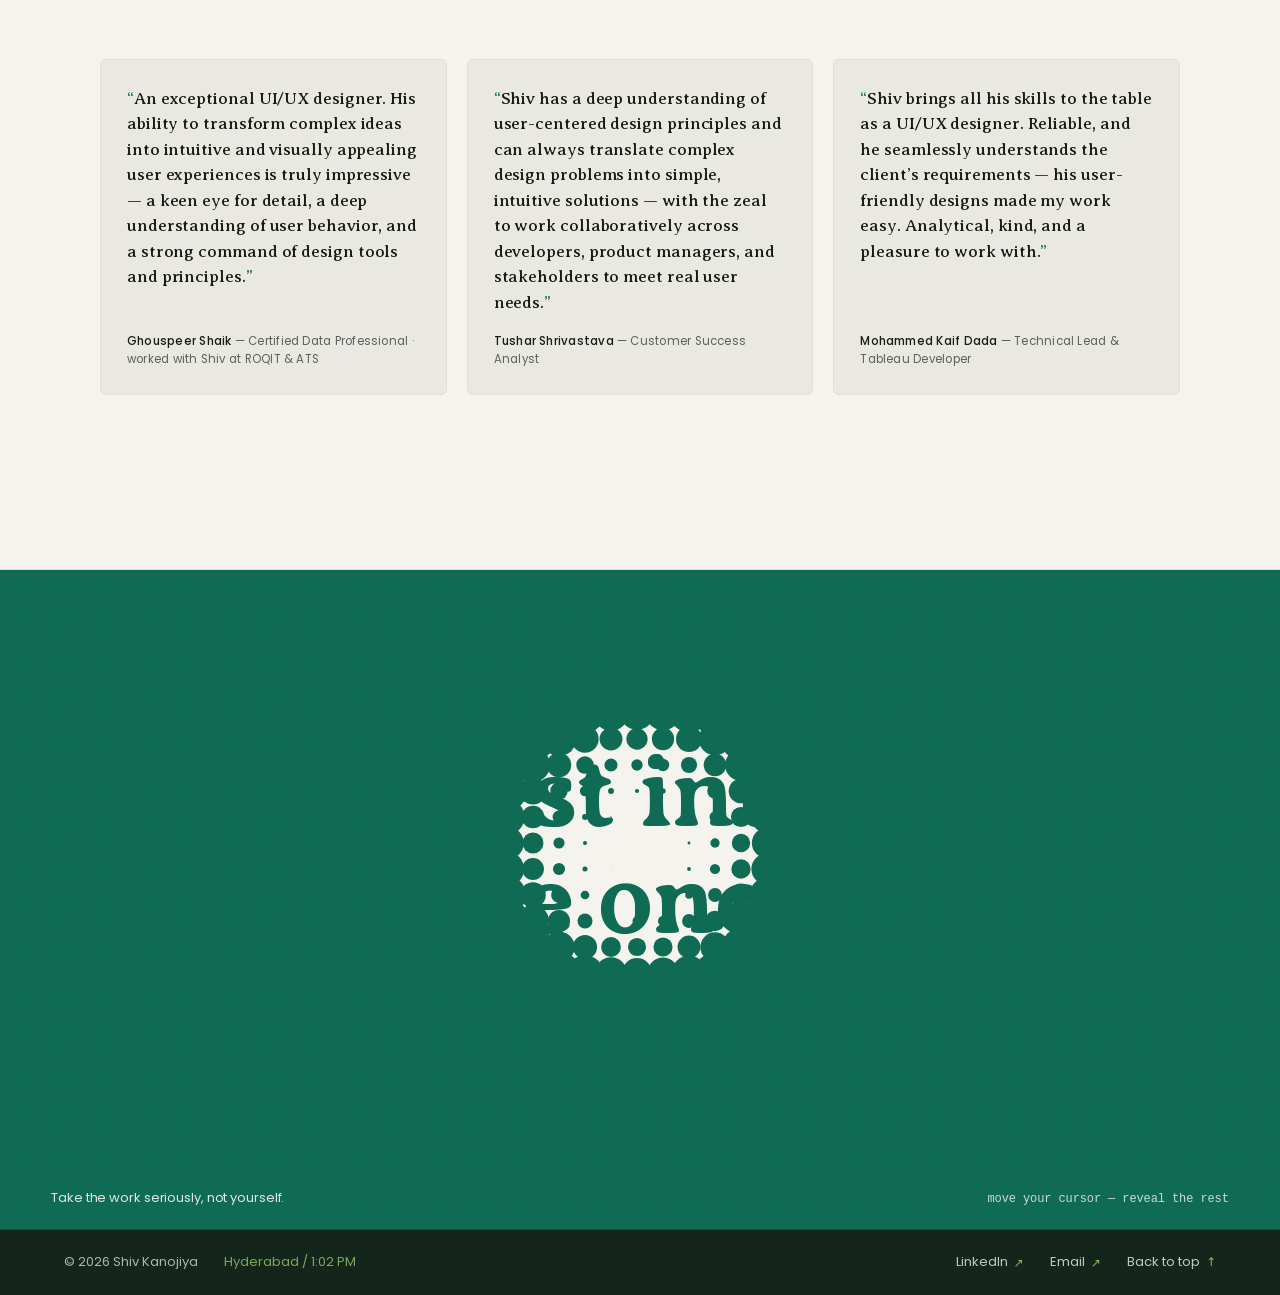
==== commit 12c68654: "spotlight: new reveal headline + shuffling caption Replace "Why so Serious, Smile please" with "The " ====
--- a/index.html
+++ b/index.html
@@ -438,9 +438,9 @@
 
   <!-- OFF THE CLOCK — FULL-WIDTH HALFTONE REVEAL -->
   <section id="life" class="otc">
-    <h2 class="otc-title">Why so Serious,<br>Smile please</h2>
+    <h2 class="otc-title">The best interface<br>is the one you<br>don't notice.</h2>
     <canvas id="otcCanvas" class="otc-canvas"></canvas>
-    <span class="otc-cap">Product designer. Curious by default.</span>
+    <span class="otc-cap">Take the work seriously, not yourself.</span>
     <span class="otc-hint">move your cursor &mdash; reveal the rest</span>
   </section>
 
--- a/styles.css
+++ b/styles.css
@@ -1181,7 +1181,7 @@
     position: absolute; inset: 0; z-index: 0; margin: 0; padding: 0 4vw;
     display: flex; align-items: center; justify-content: center;
     font-family: var(--serif); font-weight: 700; letter-spacing: -0.02em;
-    font-size: clamp(38px, 10vw, 168px); line-height: 1.04; text-align: center;
+    font-size: clamp(34px, 8vw, 132px); line-height: 1.05; text-align: center;
     color: var(--otc-bg); pointer-events: none; user-select: none;
   }
   .otc-canvas { position: absolute; inset: 0; z-index: 1; width: 100%; height: 100%; display: block; }
@@ -1190,7 +1190,8 @@
     font-family: var(--sans); font-size: 12px;
   }
   .otc-eyebrow { top: 22px; left: max(22px, 4vw); letter-spacing: .2em; text-transform: uppercase; }
-  .otc-cap { bottom: 20px; left: max(22px, 4vw); font-size: 13px; opacity: .92; }
+  .otc-cap { bottom: 20px; left: max(22px, 4vw); font-size: 13px; opacity: .92; transition: opacity .55s ease; max-width: min(70vw, 520px); }
+  .otc-cap.is-fading { opacity: 0; }
   .otc-hint { bottom: 20px; right: max(22px, 4vw); font-family: ui-monospace, Menlo, Consolas, monospace; opacity: .82; }
   @media (max-width: 640px) { .otc { height: 60vh; min-height: 360px; } .otc-cap { display: none; } }
 
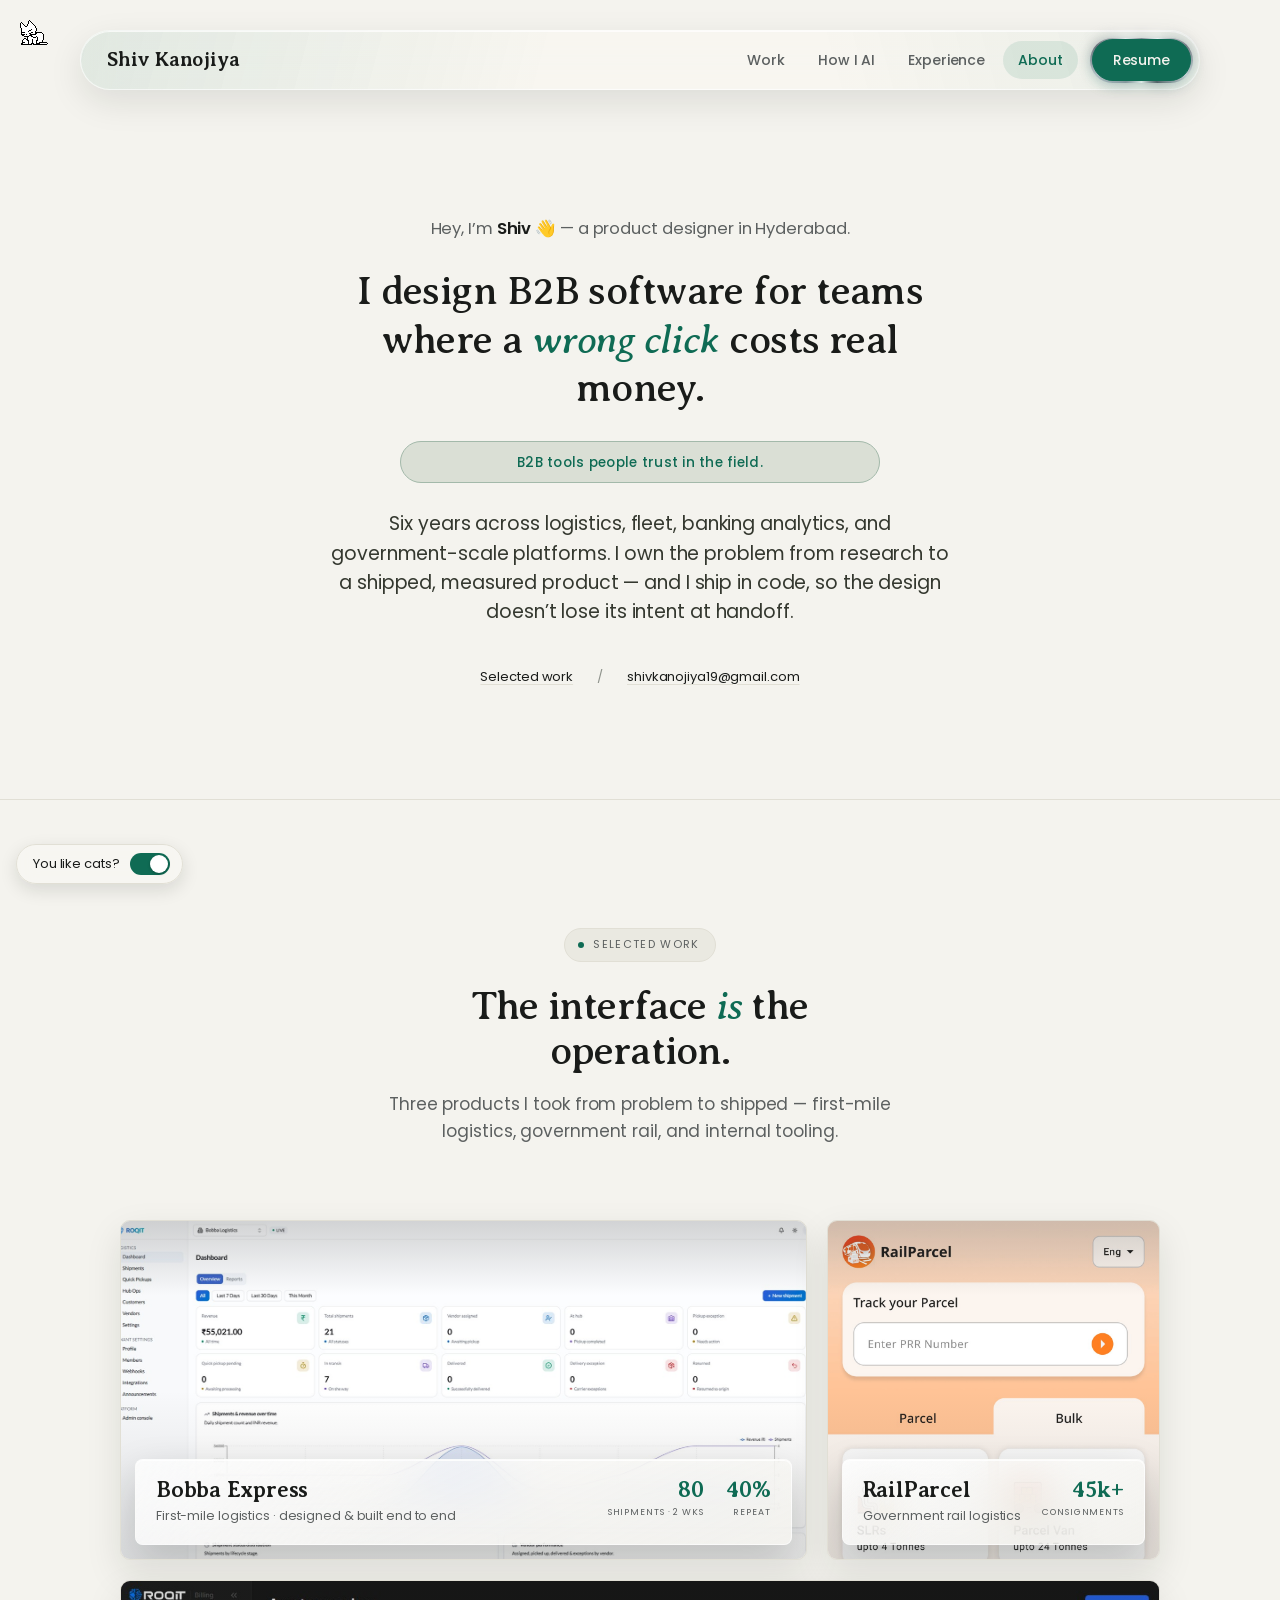
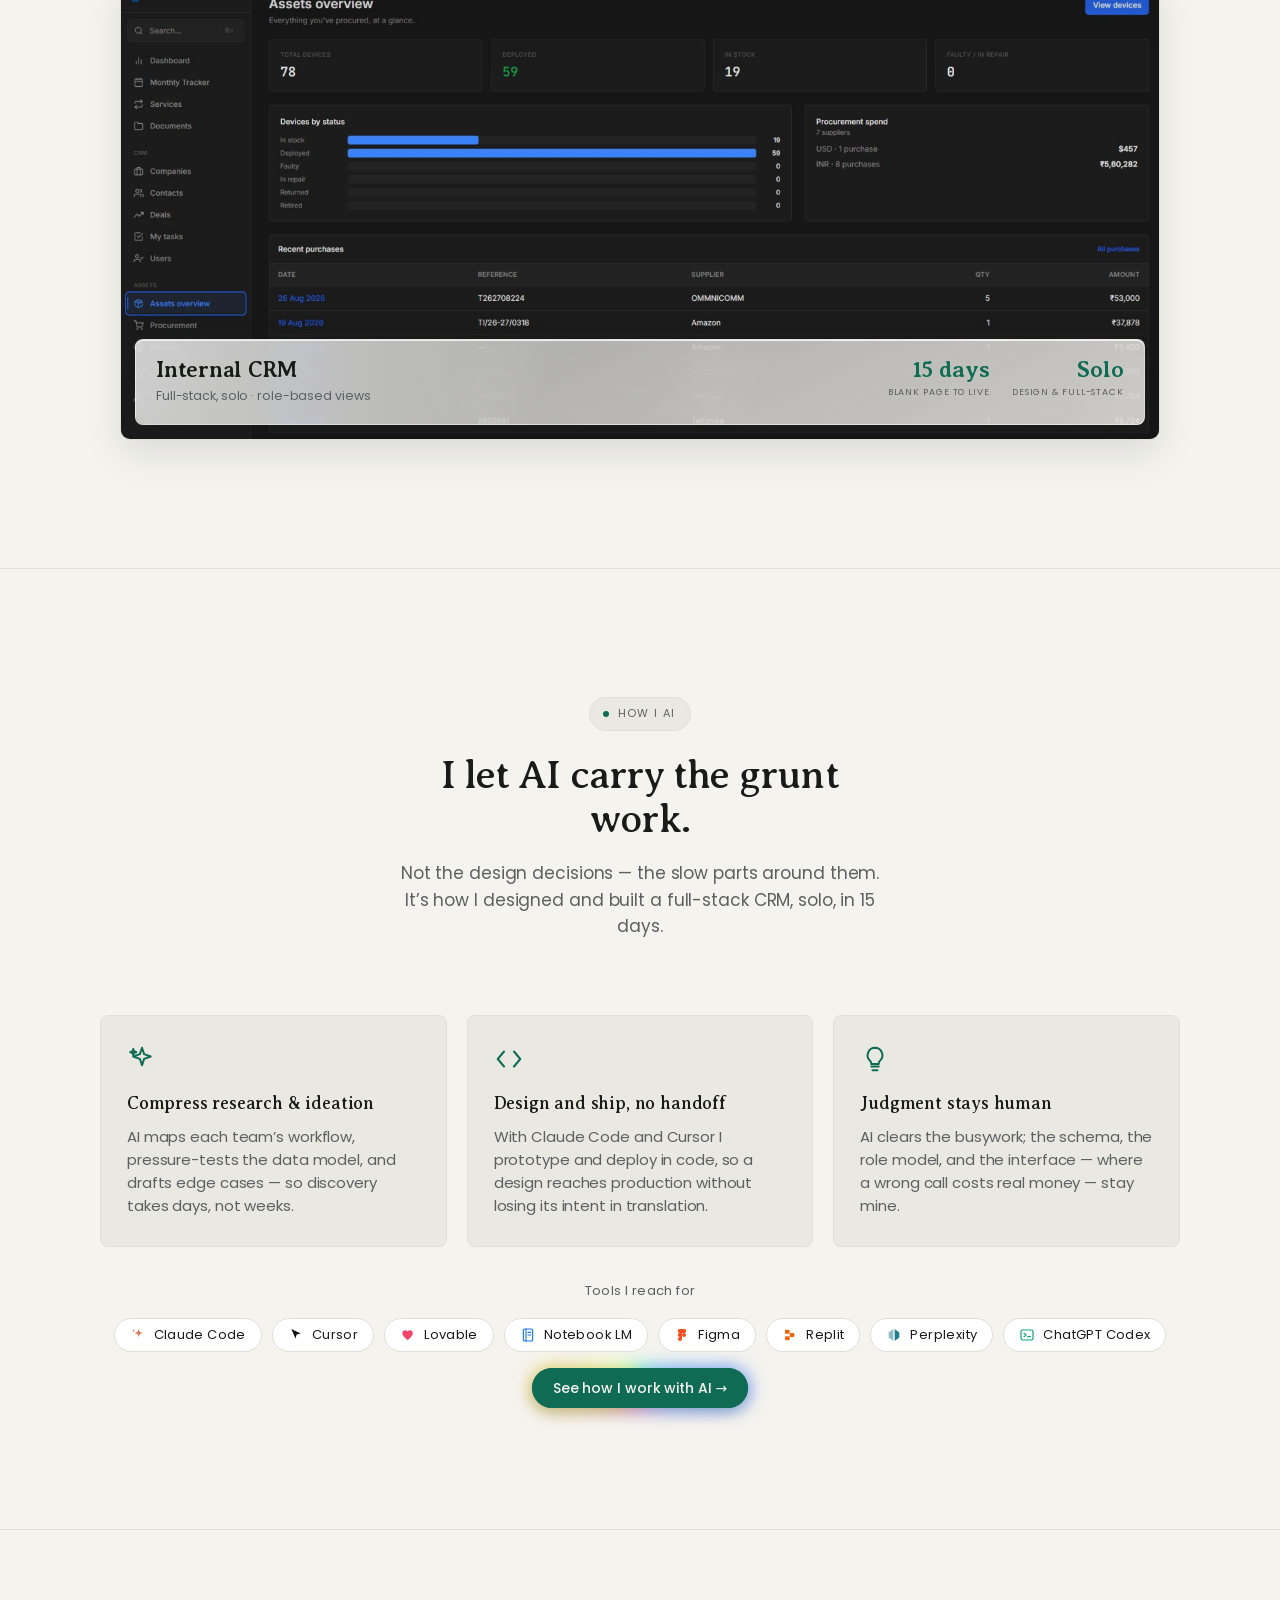
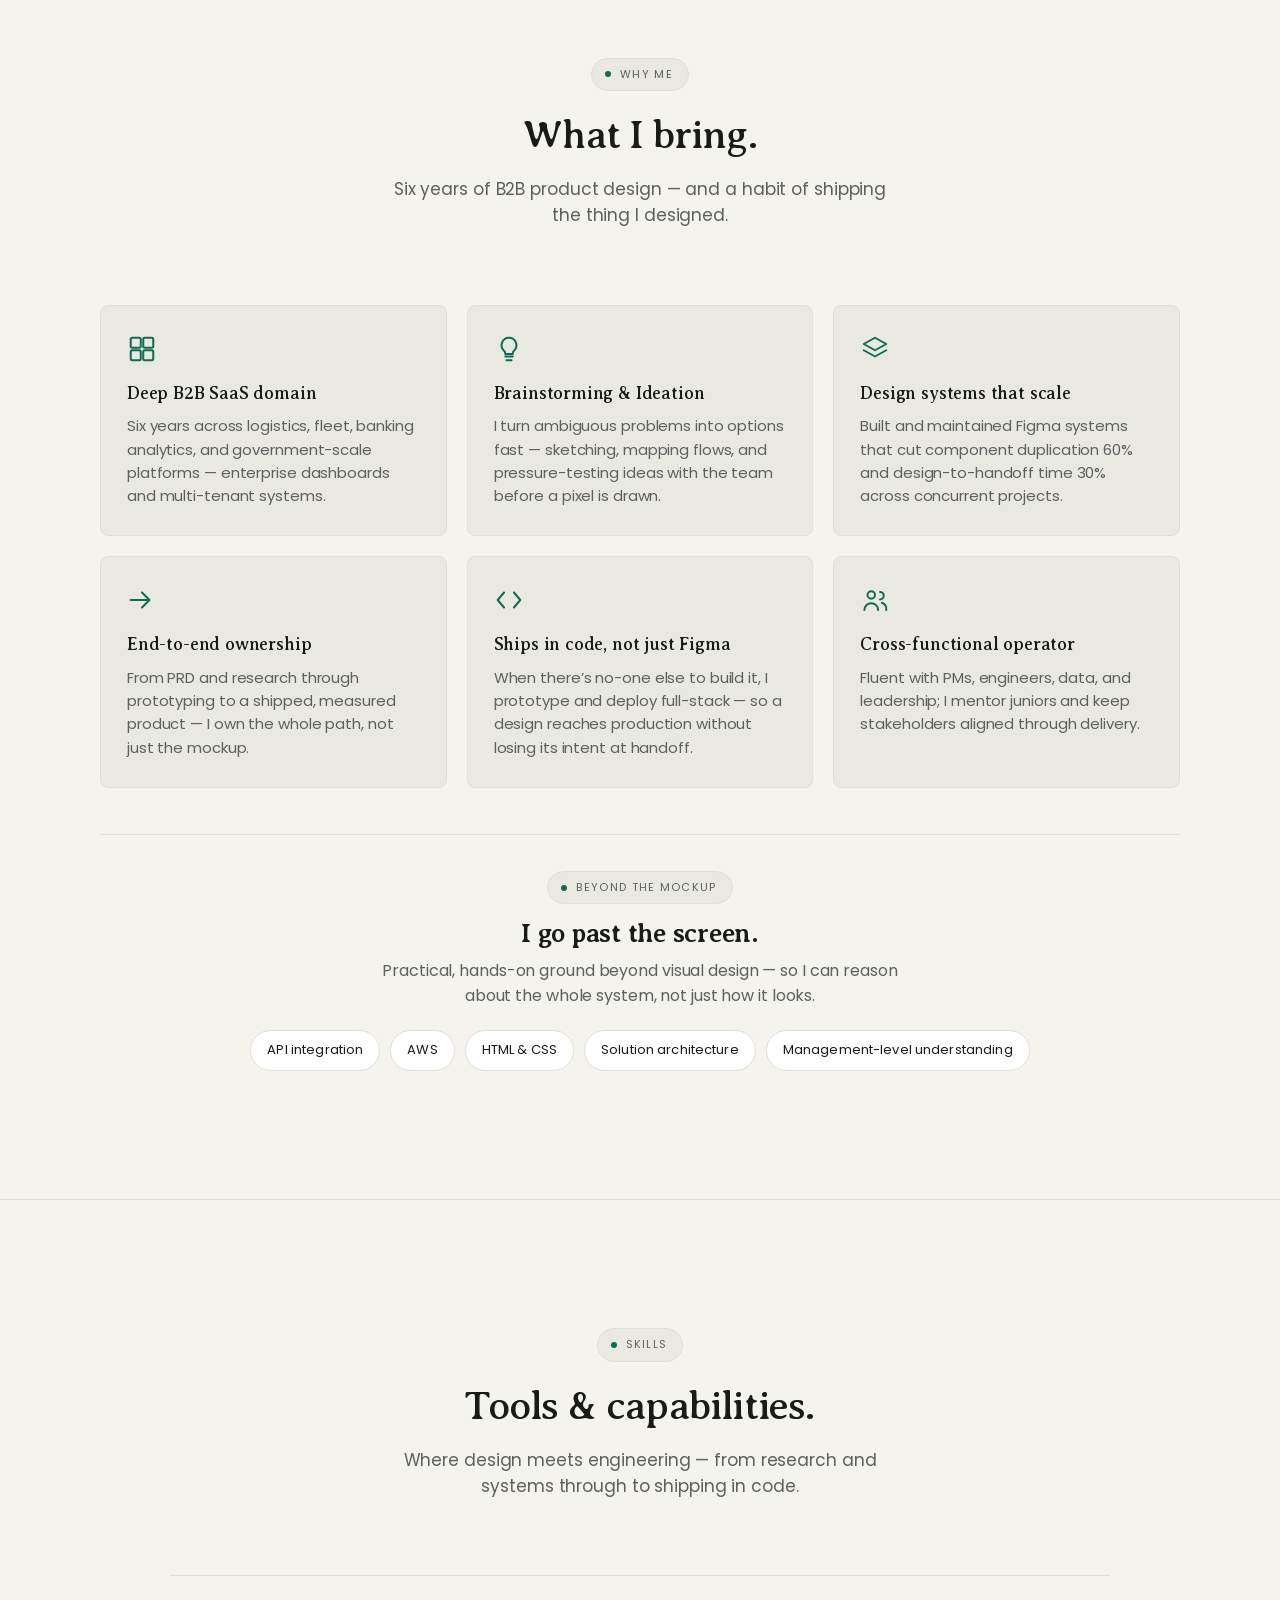
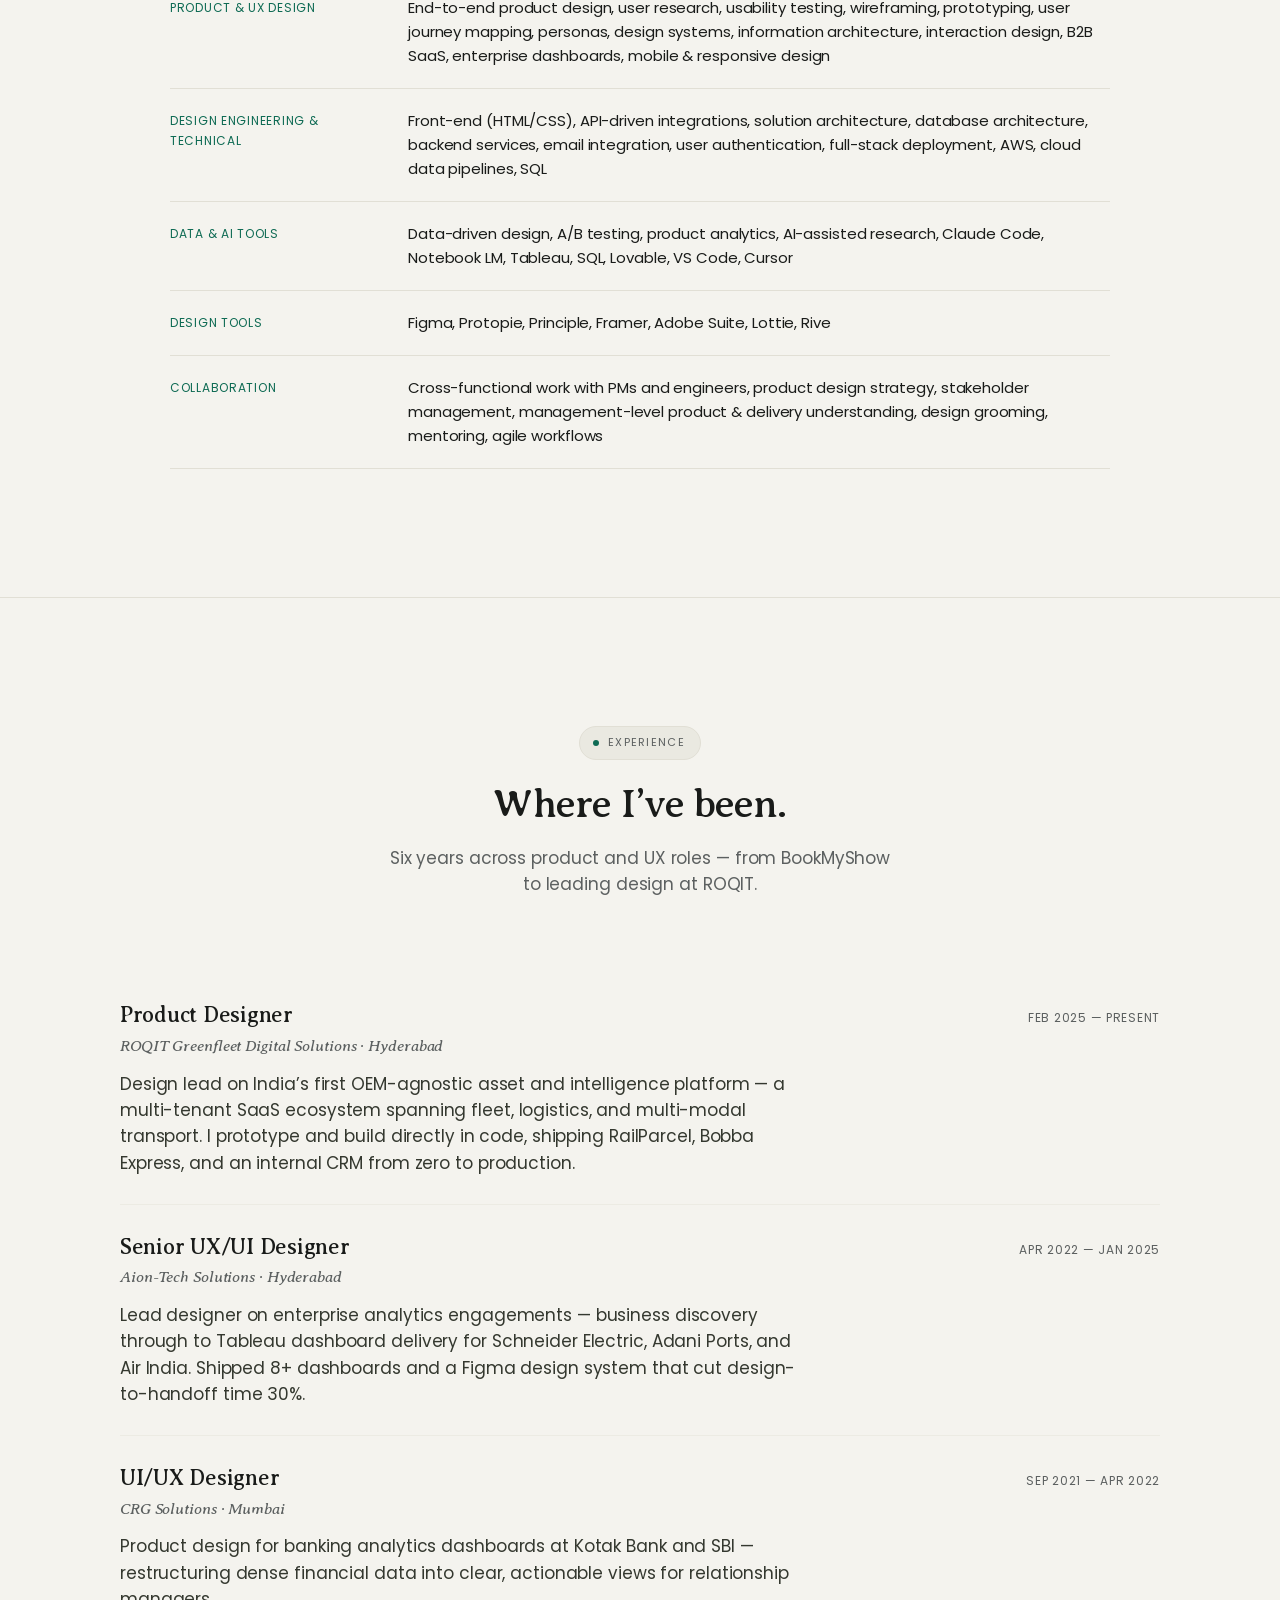
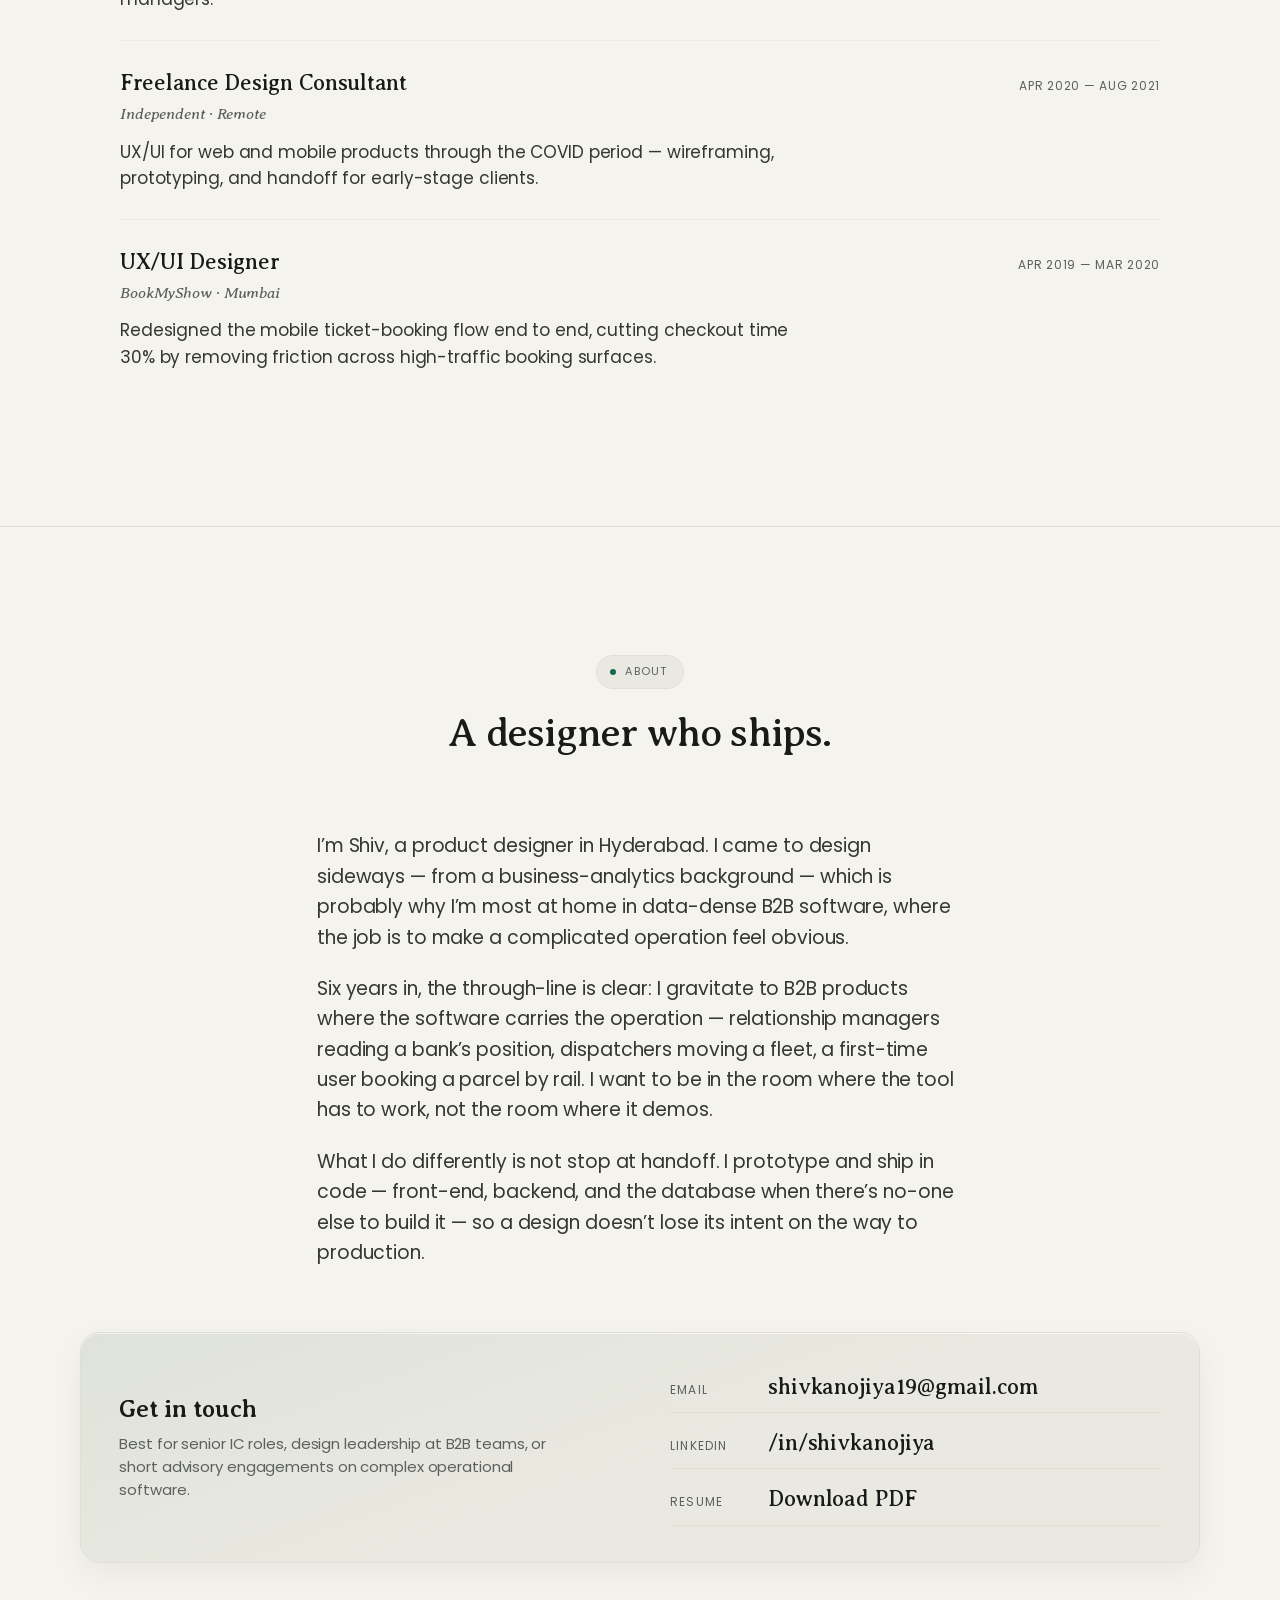
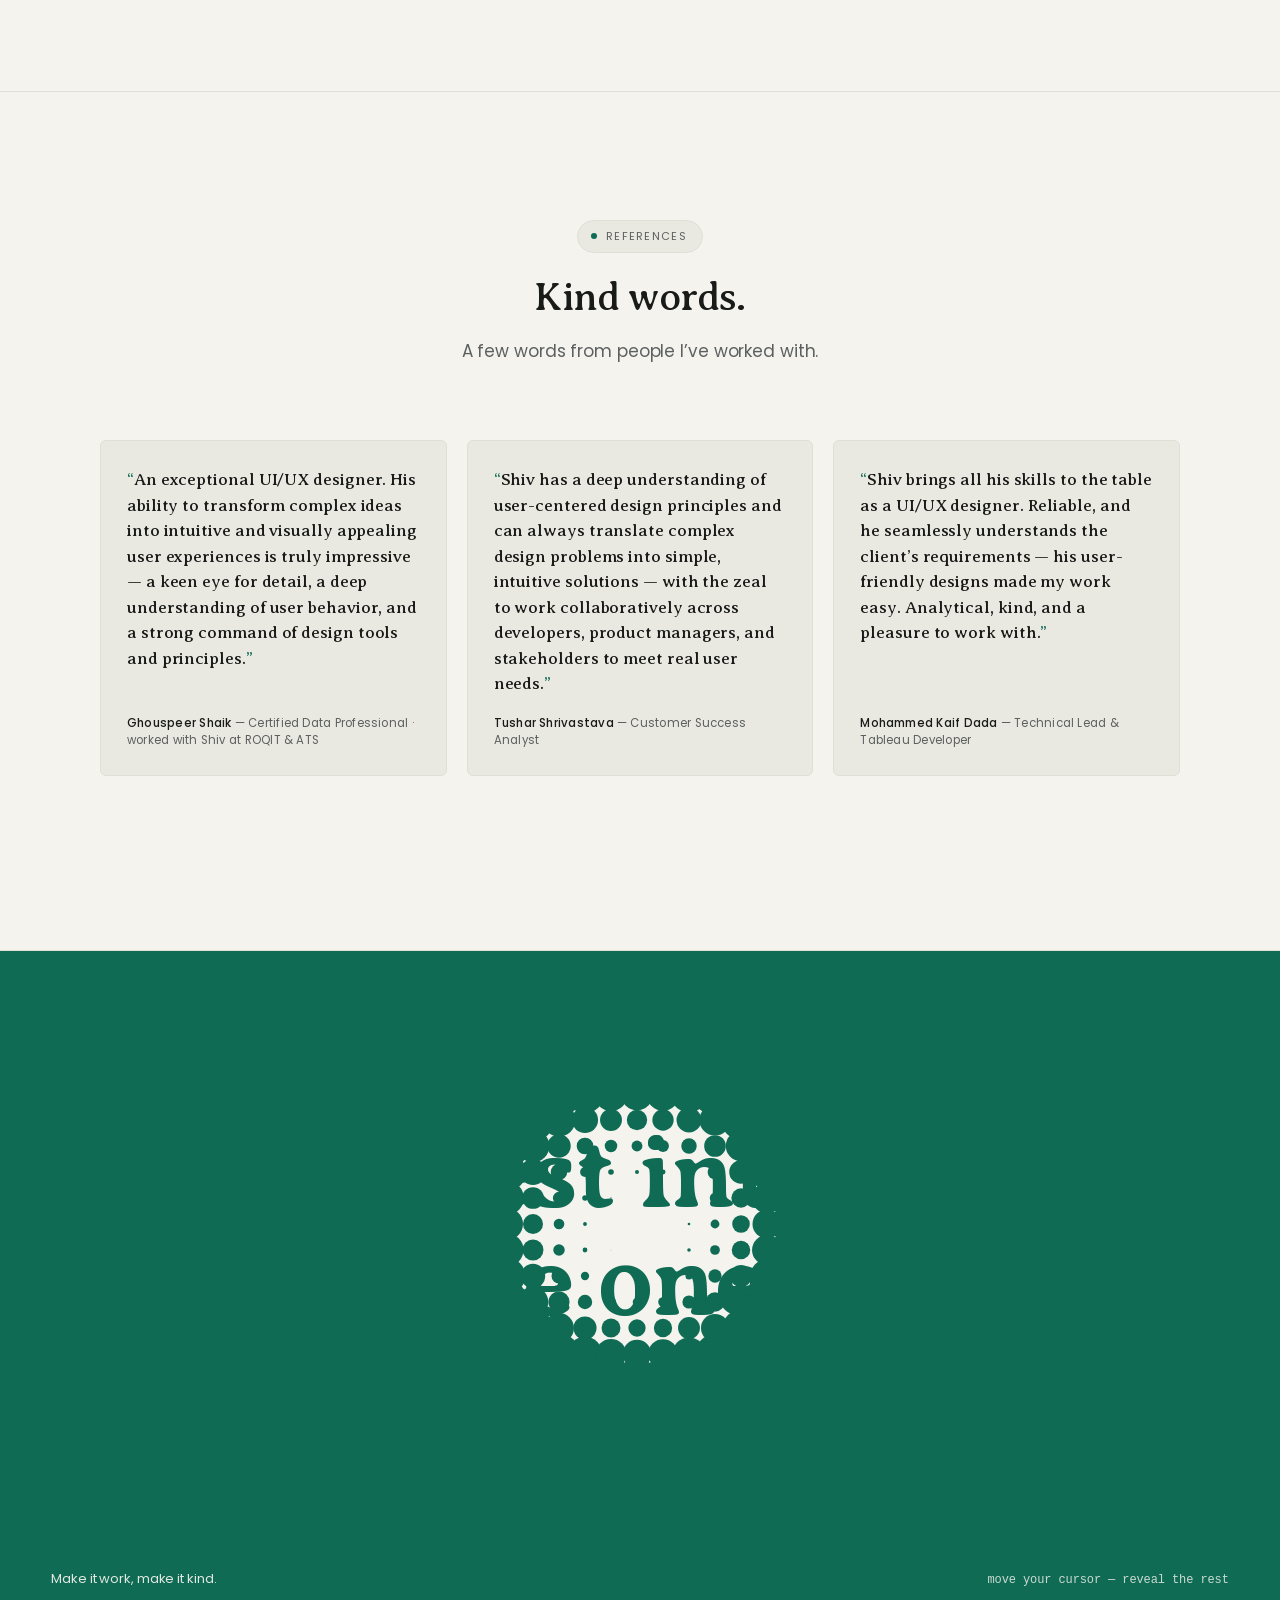
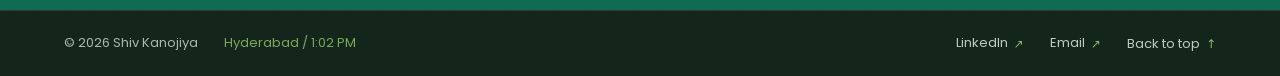
==== commit 0a6bc042: "site: capability chips, tool logo pills, spelling + spotlight tweaks - Off-the-clock spotlight: reve" ====
--- a/index.html
+++ b/index.html
@@ -199,7 +199,17 @@
           <p>AI clears the busywork; the schema, the role model, and the interface &mdash; where a wrong call costs real money &mdash; stay mine.</p>
         </div>
       </div>
-      <p class="ai-tools reveal">Tools I reach for &mdash; Claude Code &middot; Cursor &middot; Loveable &middot; Notebook LM &middot; Figma</p>
+      <div class="ai-tools tools-pills reveal">
+        <span class="tools-lead">Tools I reach for</span>
+        <span class="tool-pill pi-claude"><svg viewBox="0 0 24 24" fill="currentColor"><path d="M13 2c.5 5 2 6.5 7 7-5 .5-6.5 2-7 7-.5-5-2-6.5-7-7 5-.5 6.5-2 7-7z"/><path d="M5.5 3c.2 2 .7 2.5 2.7 2.8C6.2 6 5.7 6.6 5.5 8.6 5.3 6.6 4.8 6 2.8 5.8 4.8 5.5 5.3 5 5.5 3z"/></svg><span>Claude Code</span></span>
+        <span class="tool-pill pi-cursor"><svg viewBox="0 0 24 24" fill="currentColor"><path d="M5 3l14 6.6-6 1.7-1.7 6L5 3z"/></svg><span>Cursor</span></span>
+        <span class="tool-pill pi-lovable"><svg viewBox="0 0 24 24" fill="currentColor"><path d="M12 20.3l-1.3-1.2C6.2 15 3.5 12.5 3.5 9.3 3.5 6.9 5.4 5 7.8 5c1.4 0 2.7.6 3.6 1.7C12.3 5.6 13.6 5 15 5c2.4 0 4.3 1.9 4.3 4.3 0 3.2-2.7 5.7-7.2 9.8L12 20.3z"/></svg><span>Lovable</span></span>
+        <span class="tool-pill pi-notebook"><svg viewBox="0 0 24 24" fill="none" stroke="currentColor" stroke-width="1.7" stroke-linecap="round" stroke-linejoin="round"><rect x="5" y="3" width="14" height="18" rx="2"/><path d="M9 3v18"/><path d="M12 8h4M12 12h4"/></svg><span>Notebook LM</span></span>
+        <span class="tool-pill pi-figma"><svg viewBox="0 0 24 24" fill="currentColor"><path d="M8.7 3H12v6H8.7a3 3 0 0 1 0-6z"/><path d="M12 3h3.3a3 3 0 0 1 0 6H12V3z"/><path d="M8.7 9H12v6H8.7a3 3 0 0 1 0-6z"/><circle cx="15" cy="12" r="3"/><path d="M8.7 15H12v3a3 3 0 1 1-3.3-3z"/></svg><span>Figma</span></span>
+        <span class="tool-pill pi-replit"><svg viewBox="0 0 24 24" fill="currentColor"><rect x="4.5" y="4" width="7" height="6" rx="1.5"/><rect x="11.5" y="9" width="7" height="6" rx="1.5"/><rect x="4.5" y="14" width="7" height="6" rx="1.5"/></svg><span>Replit</span></span>
+        <span class="tool-pill pi-perplexity"><svg viewBox="0 0 24 24" fill="currentColor"><path d="M11 3 4 8.2v7.6L11 21V3z" opacity=".5"/><path d="M13 3v18l7-5.2V8.2L13 3z"/></svg><span>Perplexity</span></span>
+        <span class="tool-pill pi-codex"><svg viewBox="0 0 24 24" fill="none" stroke="currentColor" stroke-width="1.8" stroke-linecap="round" stroke-linejoin="round"><rect x="3" y="4.5" width="18" height="15" rx="2.5"/><path d="M7.5 9.5l3 2.5-3 2.5M13 14.5h4"/></svg><span>ChatGPT Codex</span></span>
+      </div>
       <p class="reveal" style="text-align:center; margin-top:22px;">
         <a href="work/how-i-ai.html" class="nav-resume" style="text-decoration:none;">See how I work with AI &rarr;</a>
       </p>
@@ -244,6 +254,19 @@
           <svg class="ic" viewBox="0 0 24 24" aria-hidden="true"><circle cx="9" cy="8" r="3"/><path d="M3.5 20a5.5 5.5 0 0 1 11 0"/><path d="M16 5.5a3 3 0 0 1 0 6"/><path d="M17.5 14.2A5.5 5.5 0 0 1 21 20"/></svg>
           <h3>Cross-functional operator</h3>
           <p>Fluent with PMs, engineers, data, and leadership; I mentor juniors and keep stakeholders aligned through delivery.</p>
+        </div>
+      </div>
+
+      <div class="caps reveal">
+        <span class="eyebrow">Beyond the mockup</span>
+        <h3 class="caps-h">I go past the screen.</h3>
+        <p class="intro-sub">Practical, hands-on ground beyond visual design &mdash; so I can reason about the whole system, not just how it looks.</p>
+        <div class="caps-chips">
+          <span class="cap-chip">API integration</span>
+          <span class="cap-chip">AWS</span>
+          <span class="cap-chip">HTML &amp; CSS</span>
+          <span class="cap-chip">Solution architecture</span>
+          <span class="cap-chip">Management-level understanding</span>
         </div>
       </div>
     </div>
@@ -264,11 +287,11 @@
         </div>
         <div class="skillrow">
           <div class="cat">Design Engineering &amp; Technical</div>
-          <div class="items">Front-end (HTML/CSS), API-driven integrations, database architecture, backend services, email integration, user authentication, full-stack deployment, cloud data pipelines, SQL</div>
+          <div class="items">Front-end (HTML/CSS), API-driven integrations, solution architecture, database architecture, backend services, email integration, user authentication, full-stack deployment, AWS, cloud data pipelines, SQL</div>
         </div>
         <div class="skillrow">
           <div class="cat">Data &amp; AI Tools</div>
-          <div class="items">Data-driven design, A/B testing, product analytics, AI-assisted research, Claude Code, Notebook LM, Tableau, SQL, Loveable, VS Code, Cursor</div>
+          <div class="items">Data-driven design, A/B testing, product analytics, AI-assisted research, Claude Code, Notebook LM, Tableau, SQL, Lovable, VS Code, Cursor</div>
         </div>
         <div class="skillrow">
           <div class="cat">Design Tools</div>
@@ -276,7 +299,7 @@
         </div>
         <div class="skillrow">
           <div class="cat">Collaboration</div>
-          <div class="items">Cross-functional work with PMs and engineers, product design strategy, stakeholder management, design grooming, mentoring, agile workflows</div>
+          <div class="items">Cross-functional work with PMs and engineers, product design strategy, stakeholder management, management-level product &amp; delivery understanding, design grooming, mentoring, agile workflows</div>
         </div>
       </div>
     </div>
--- a/styles.css
+++ b/styles.css
@@ -230,6 +230,77 @@
     text-align: center; margin-top: 34px;
     font-size: 13px; letter-spacing: 0.03em; color: var(--muted);
   }
+
+  /* "Tools I reach for" as brand-coloured logo pills (homepage + How I AI page) */
+  .ai-tools.tools-pills {
+    display: flex; flex-wrap: wrap; justify-content: center; align-items: center; gap: 10px;
+  }
+  .ai-tools.tools-pills .tools-lead {
+    width: 100%; text-align: center; font-size: 13px; letter-spacing: 0.03em;
+    color: var(--muted); margin: 0 0 6px;
+  }
+  .tool-pill {
+    display: inline-flex; align-items: center; gap: 8px;
+    padding: 8px 15px; border: 1px solid var(--rule); border-radius: 999px; background: #fff;
+    font-family: var(--sans); font-size: 13px; color: var(--ink);
+    transition: border-color .2s ease, transform .2s ease, box-shadow .2s ease;
+  }
+  .tool-pill svg { width: 16px; height: 16px; flex: none; color: var(--brand, var(--ink)); }
+  .tool-pill:hover { border-color: var(--brand, var(--mark)); transform: translateY(-1px); box-shadow: 0 4px 14px rgba(25,27,25,.06); }
+  .pi-claude { --brand:#D97757; } .pi-cursor { --brand:#111111; } .pi-lovable { --brand:#F5476B; }
+  .pi-notebook { --brand:#1A73E8; } .pi-figma { --brand:#F24E1E; } .pi-replit { --brand:#F26207; }
+  .pi-perplexity { --brand:#20808D; } .pi-codex { --brand:#10A37F; }
+
+  /* "Tools I reach for" as brand-icon pills */
+  .ai-tools.tools-pills {
+    display: flex; flex-wrap: wrap; justify-content: center; align-items: center;
+    gap: 10px; margin-top: 34px;
+  }
+  .ai-tools.tools-pills .tools-lead {
+    width: 100%; text-align: center; font-size: 13px; letter-spacing: 0.03em;
+    color: var(--muted); margin-bottom: 6px;
+  }
+  .tool-pill {
+    display: inline-flex; align-items: center; gap: 8px; line-height: 1;
+    padding: 8px 15px; border: 1px solid var(--rule); border-radius: 999px; background: #fff;
+    font-family: var(--sans); font-size: 13px; color: var(--ink);
+    transition: border-color .2s ease, transform .2s ease;
+  }
+  .tool-pill svg { width: 16px; height: 16px; flex: none; color: var(--brand, var(--ink)); }
+  .tool-pill:hover { transform: translateY(-1px); border-color: var(--brand, var(--mark)); }
+  .pi-claude { --brand: #D97757; } .pi-cursor { --brand: #111111; } .pi-lovable { --brand: #F5476B; }
+  .pi-notebook { --brand: #1A73E8; } .pi-figma { --brand: #F24E1E; } .pi-replit { --brand: #F26207; }
+  .pi-perplexity { --brand: #20808D; } .pi-codex { --brand: #10A37F; }
+
+  /* "Beyond the mockup" capability chips — sits under the strengths grid */
+  #strengths .caps {
+    max-width: 1080px; margin: 46px auto 0; padding-top: 36px;
+    border-top: 1px solid var(--rule); text-align: center;
+  }
+  #strengths .caps .eyebrow {
+    display: inline-flex; align-items: center; gap: 9px;
+    padding: 7px 15px 7px 13px; border-radius: 999px;
+    border: 1px solid var(--rule); background: var(--paper-2);
+    font-family: var(--mono); font-size: 11px; letter-spacing: 0.12em;
+    text-transform: uppercase; color: var(--muted);
+  }
+  #strengths .caps .eyebrow::before {
+    content: ""; width: 6px; height: 6px; border-radius: 50%; background: var(--mark);
+  }
+  #strengths .caps-h {
+    font-family: var(--serif); font-weight: 700; letter-spacing: -0.01em;
+    font-size: clamp(20px, 2.6vw, 26px); color: var(--ink); margin: 14px 0 8px;
+  }
+  #strengths .caps .intro-sub {
+    margin: 0 auto; max-width: 52ch; font-size: 16px; line-height: 1.55; color: var(--muted);
+  }
+  .caps-chips { display: flex; flex-wrap: wrap; justify-content: center; gap: 10px; margin-top: 22px; }
+  .cap-chip {
+    font-family: var(--sans); font-size: 13px; letter-spacing: .01em; color: var(--ink);
+    background: #fff; border: 1px solid var(--rule); border-radius: 999px; padding: 9px 16px;
+    transition: border-color .2s ease, transform .2s ease;
+  }
+  .cap-chip:hover { border-color: var(--mark); transform: translateY(-1px); }
   /* Life outside work — photo marquee */
   #life .marquee {
     overflow: hidden; width: 100%; margin-top: 18px;
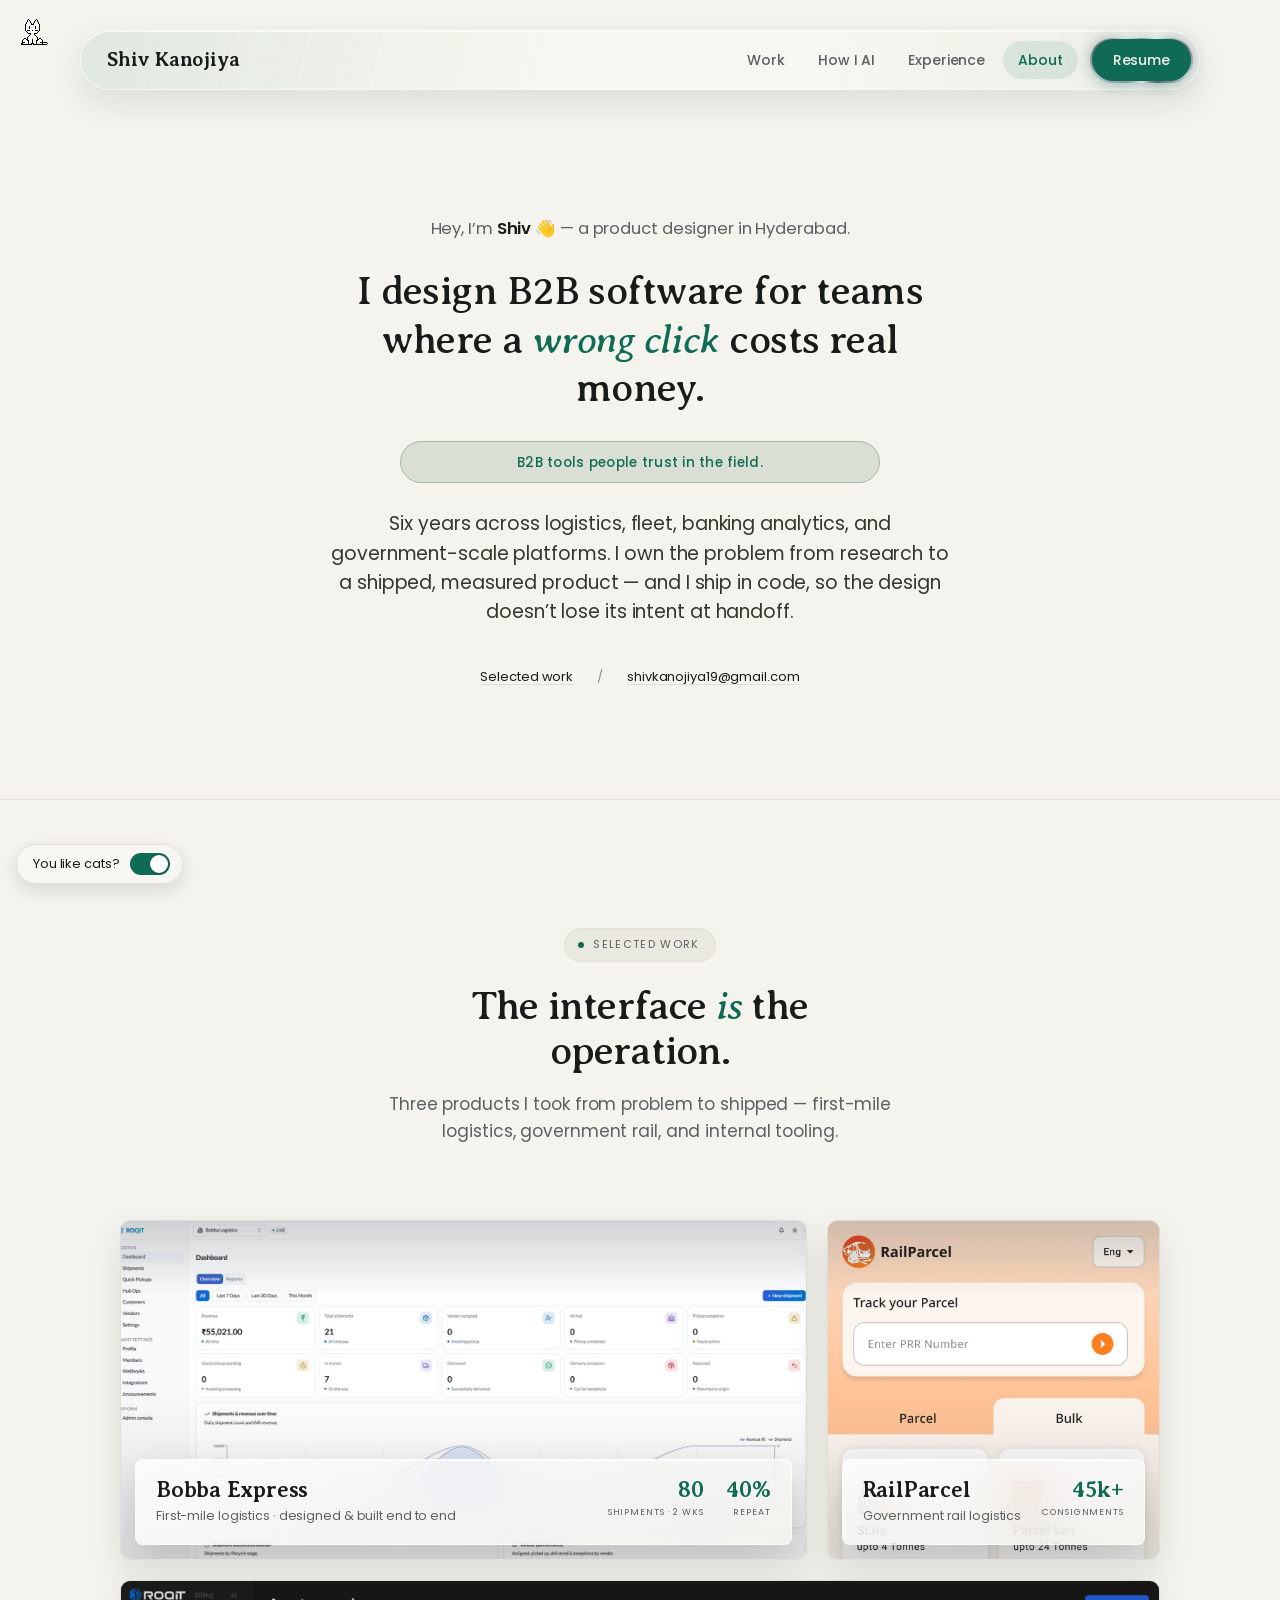
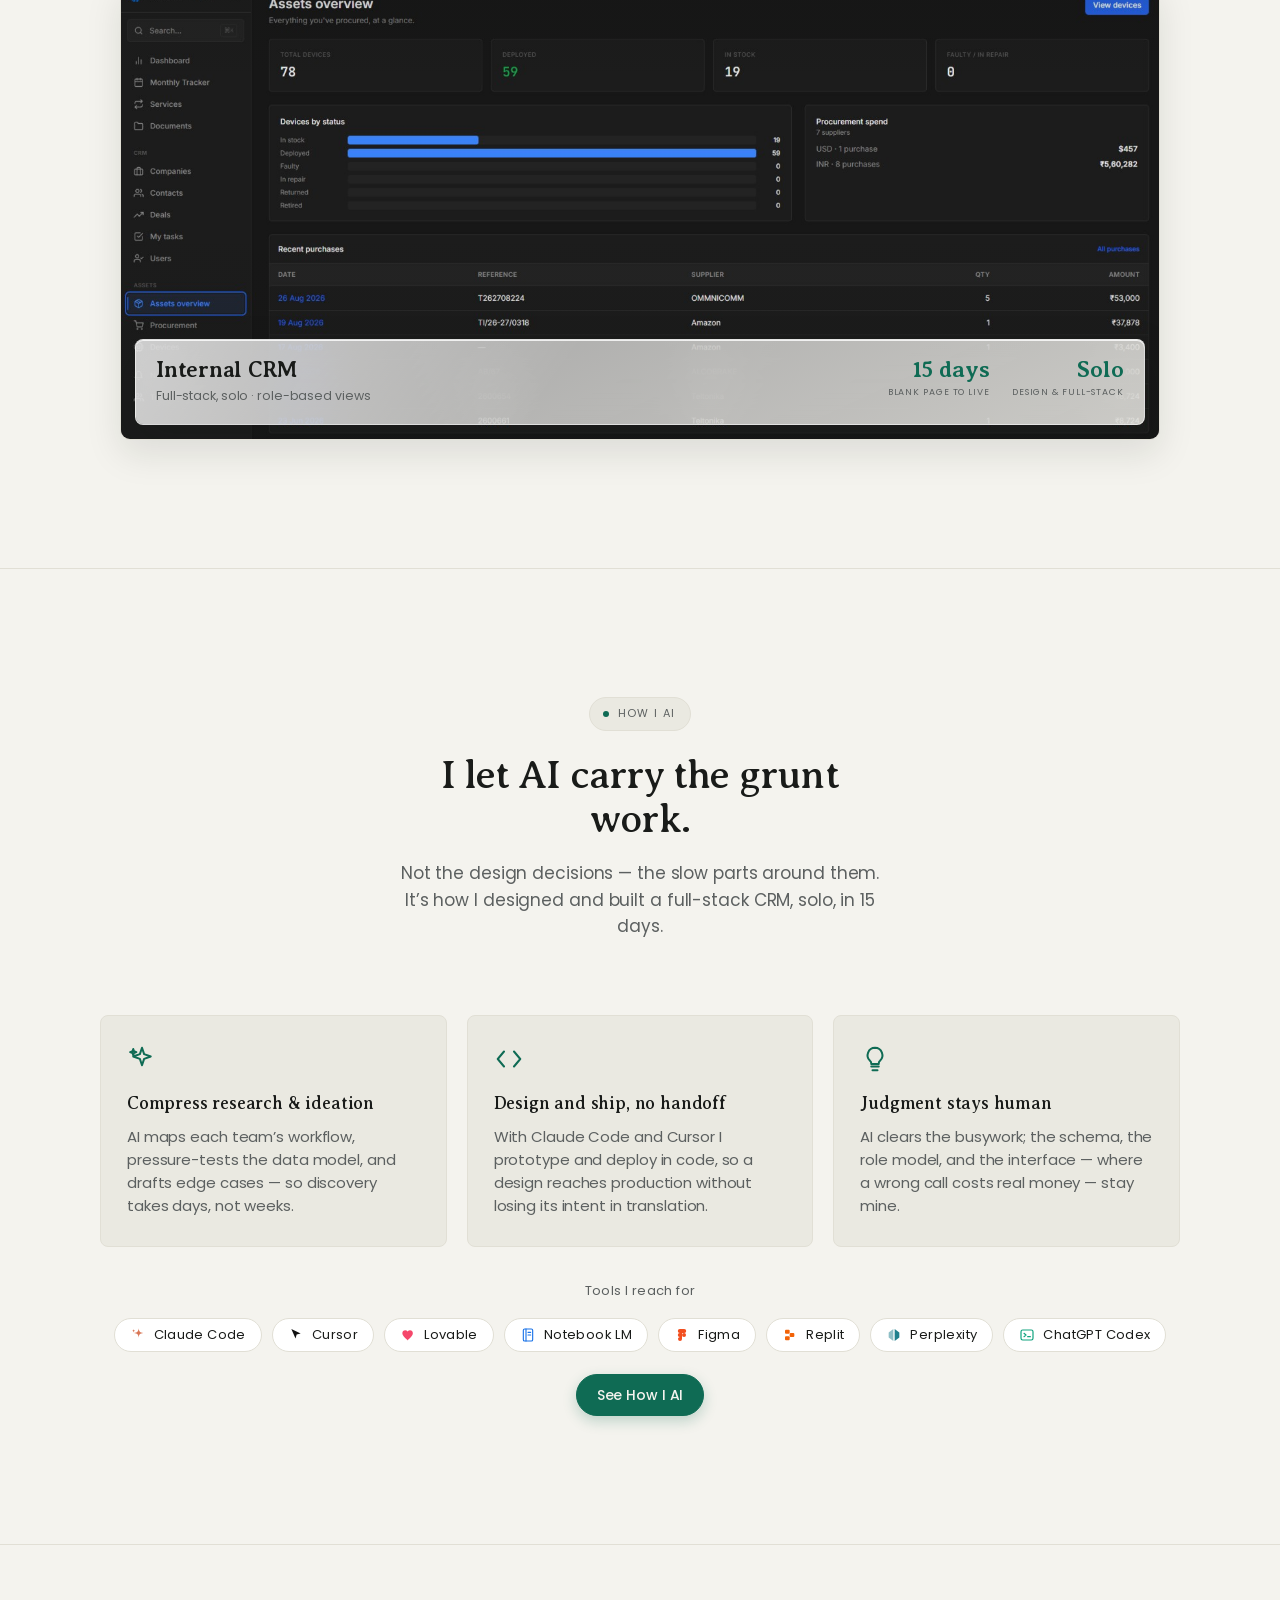
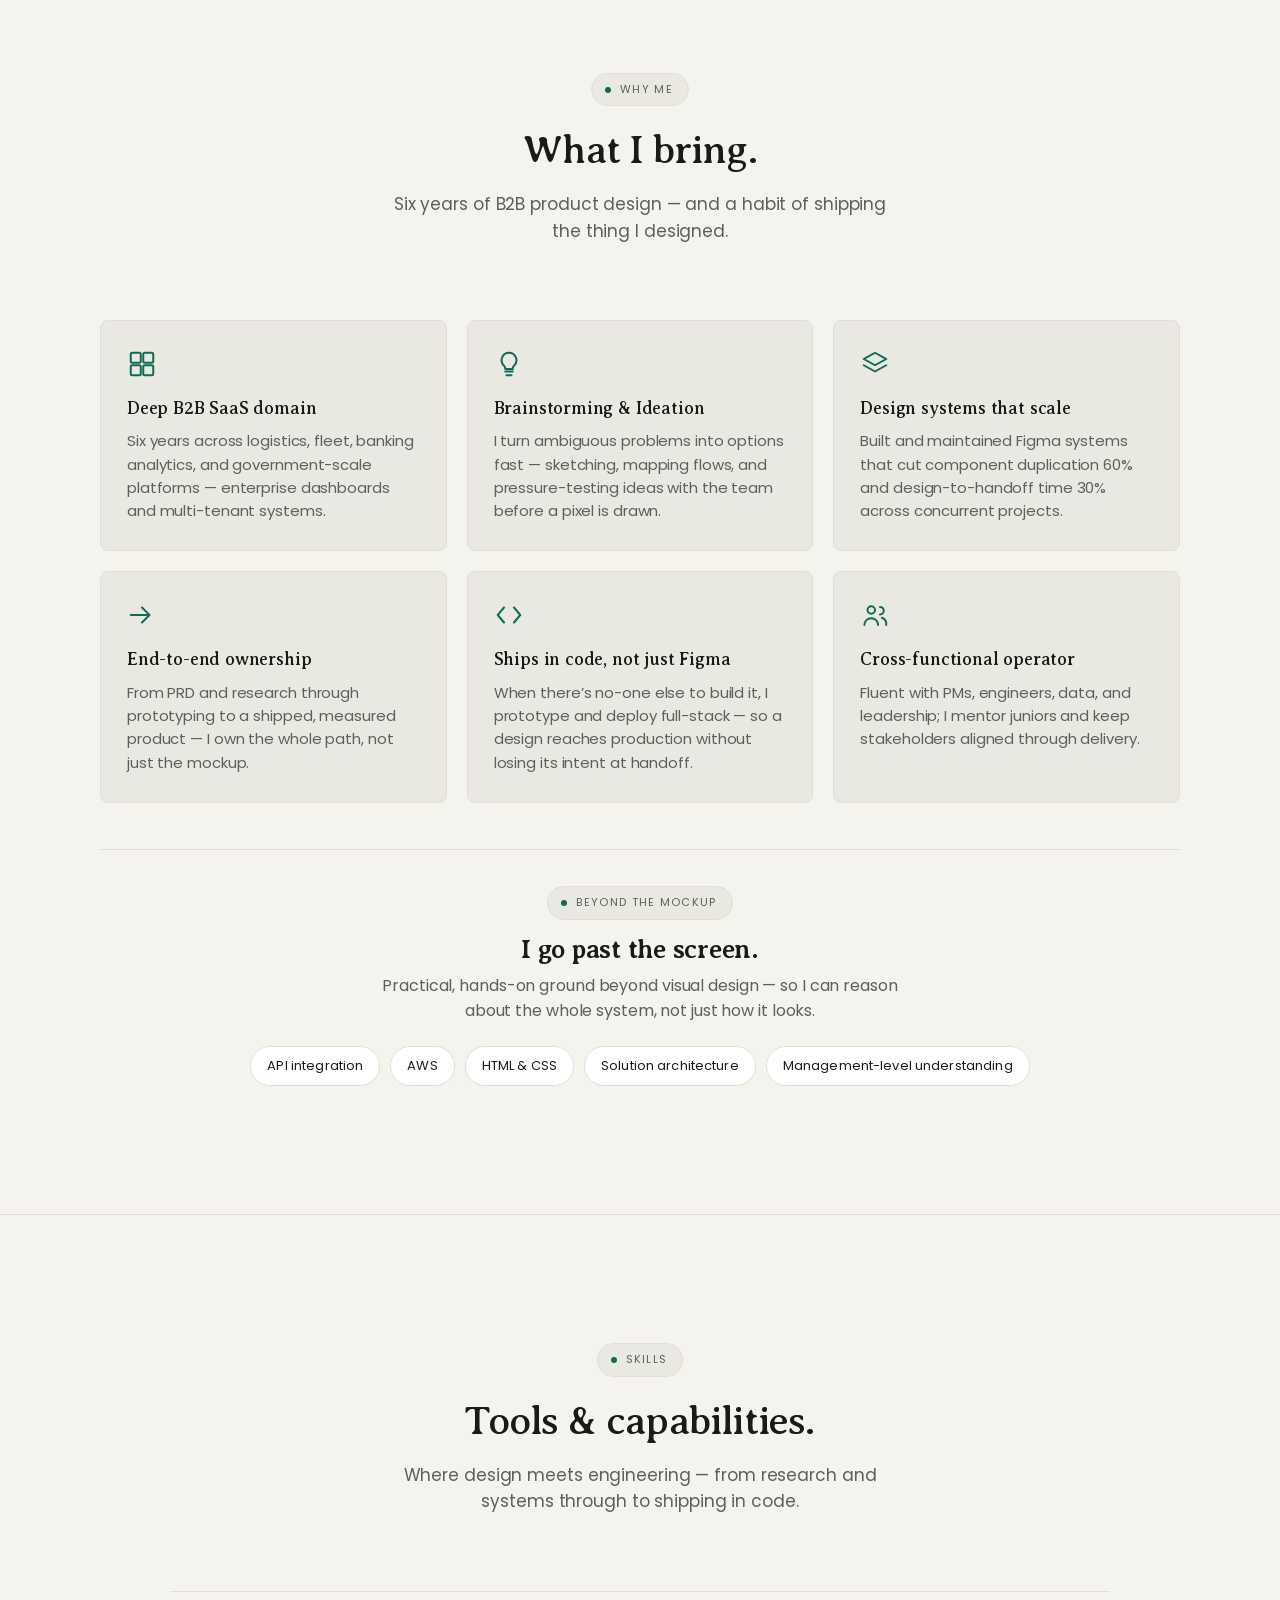
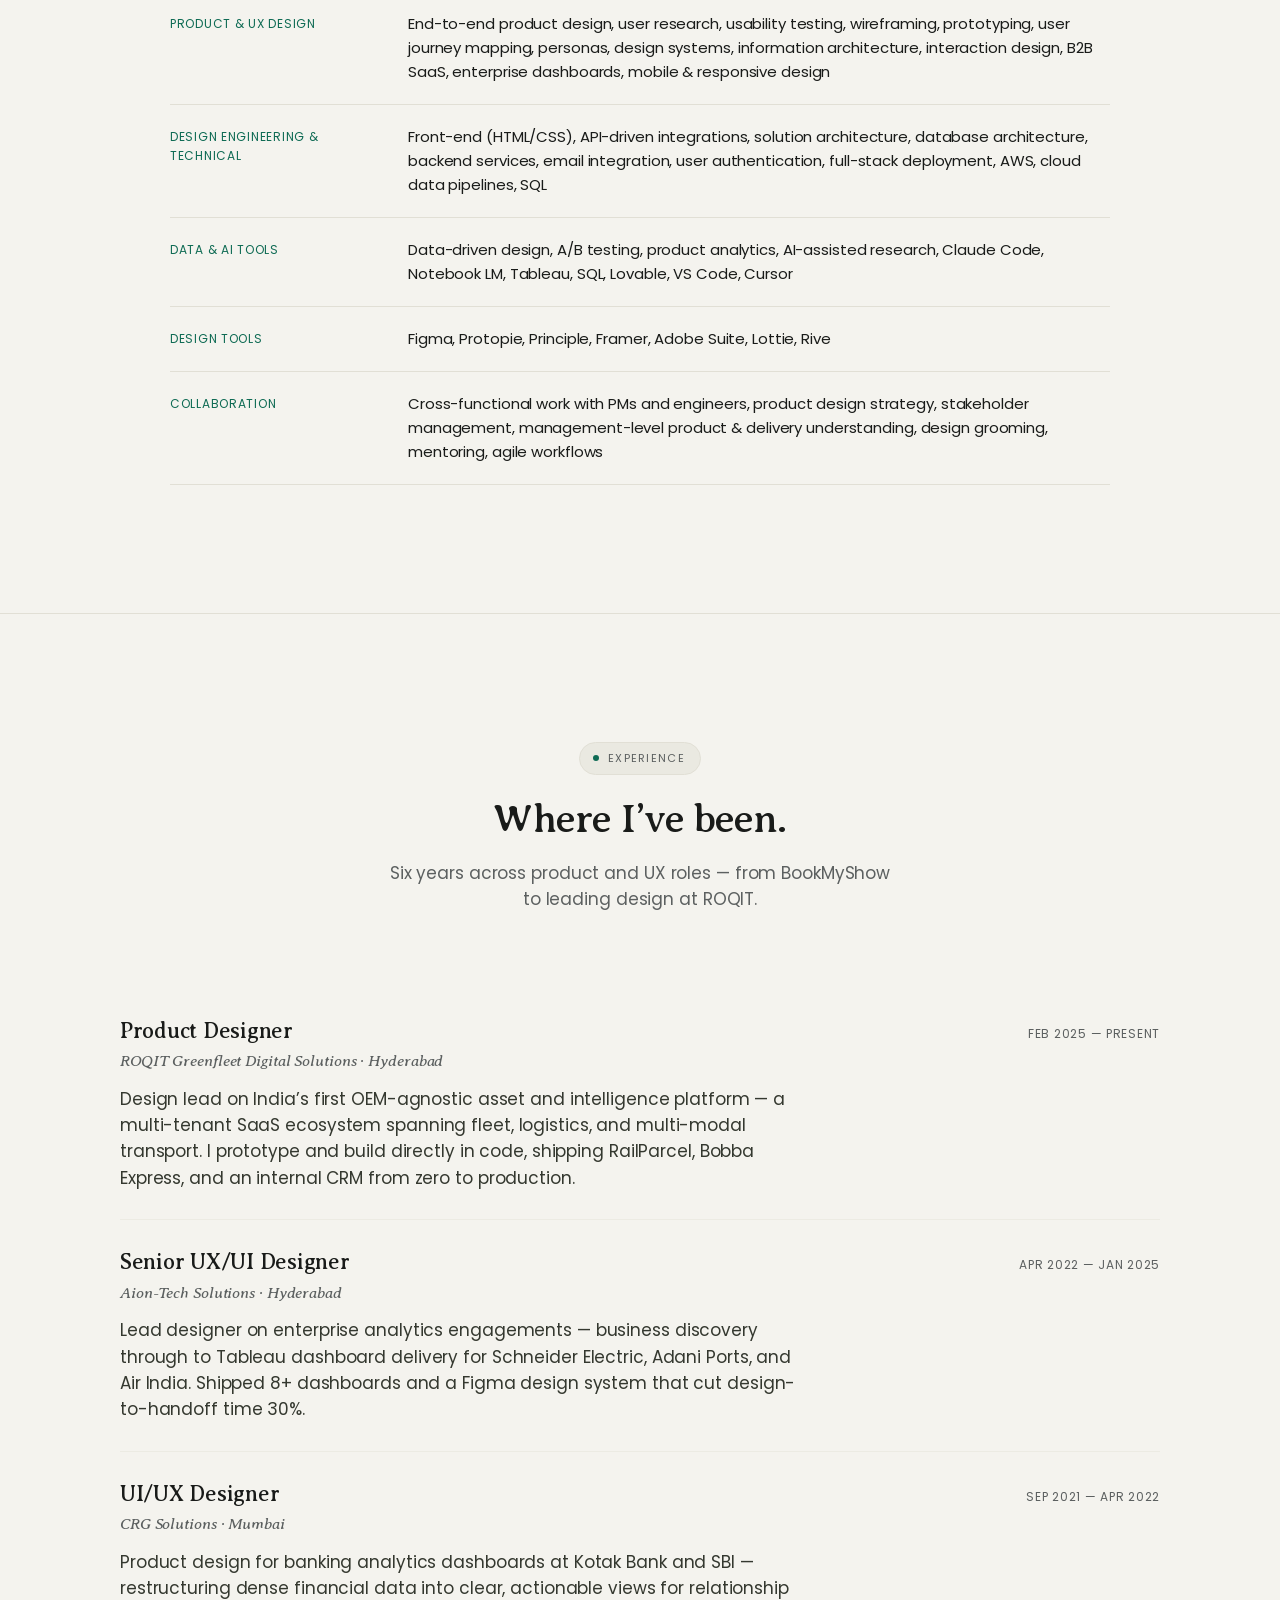
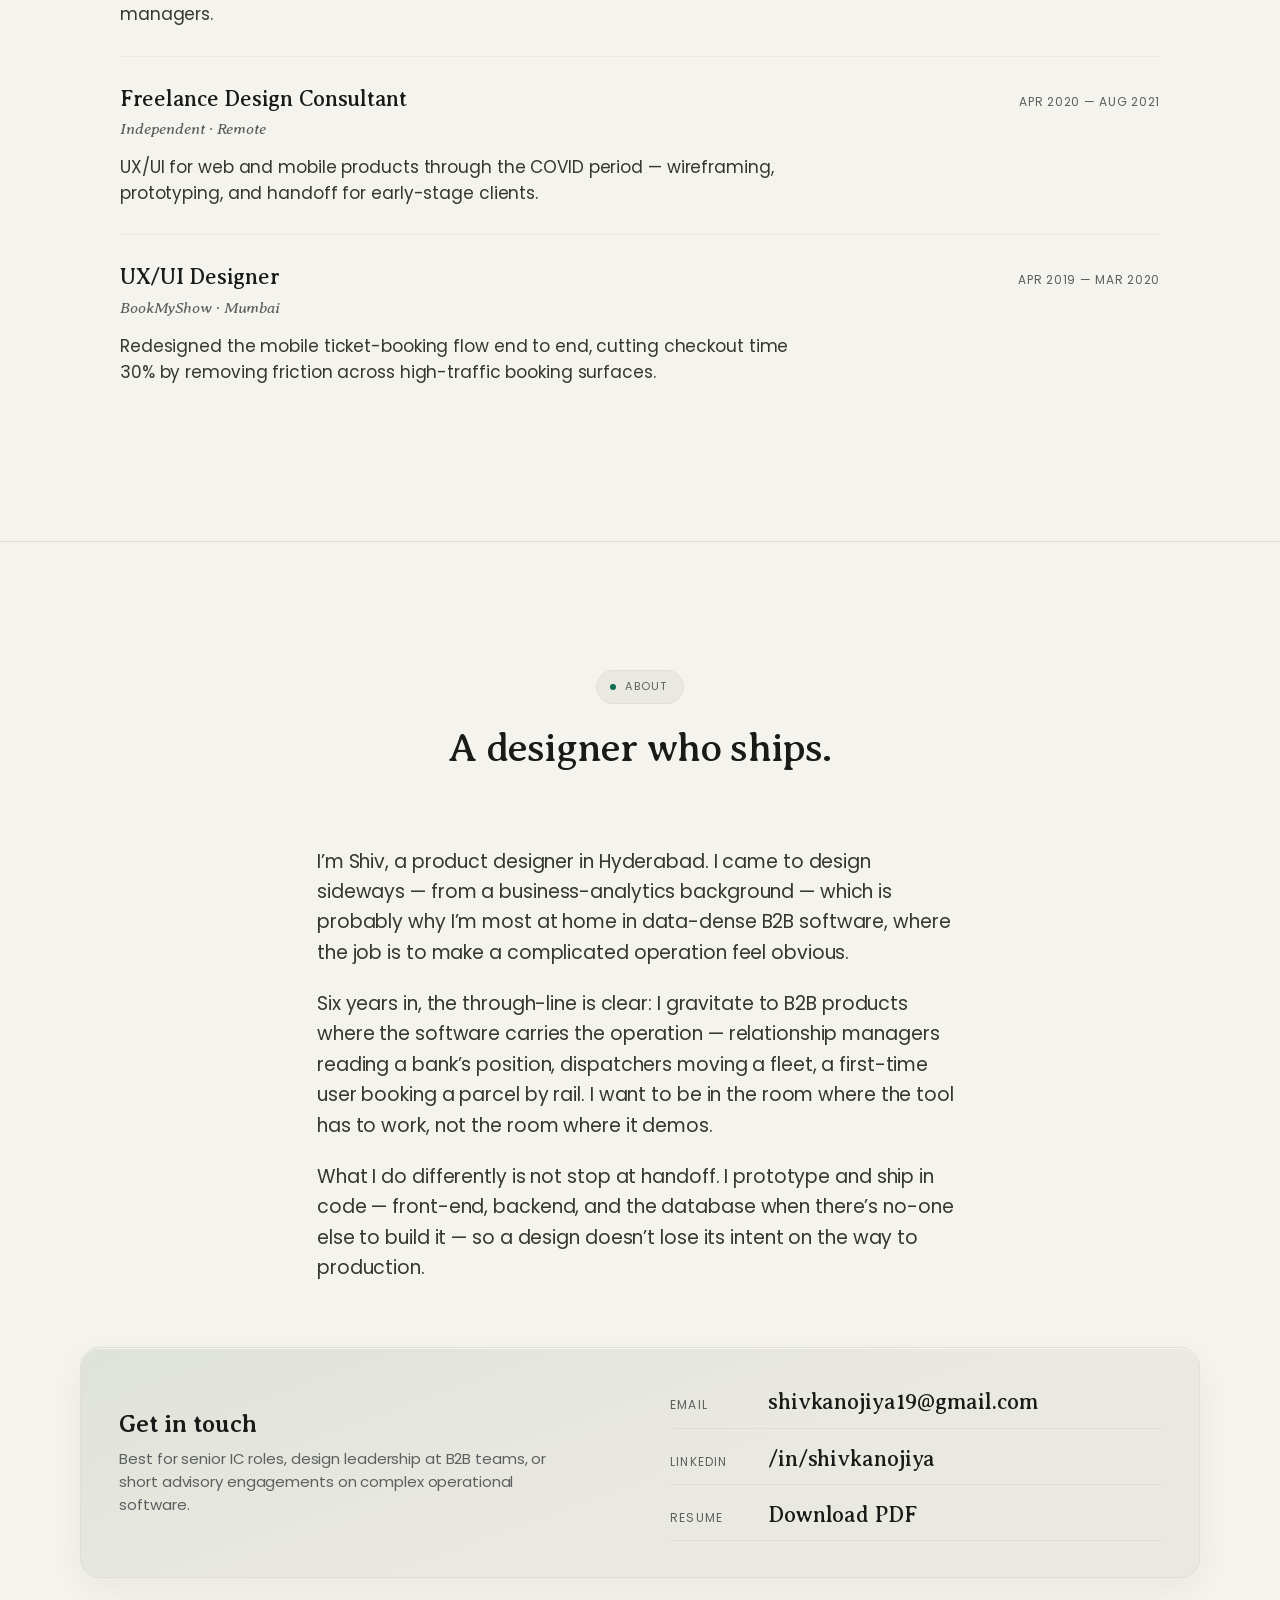
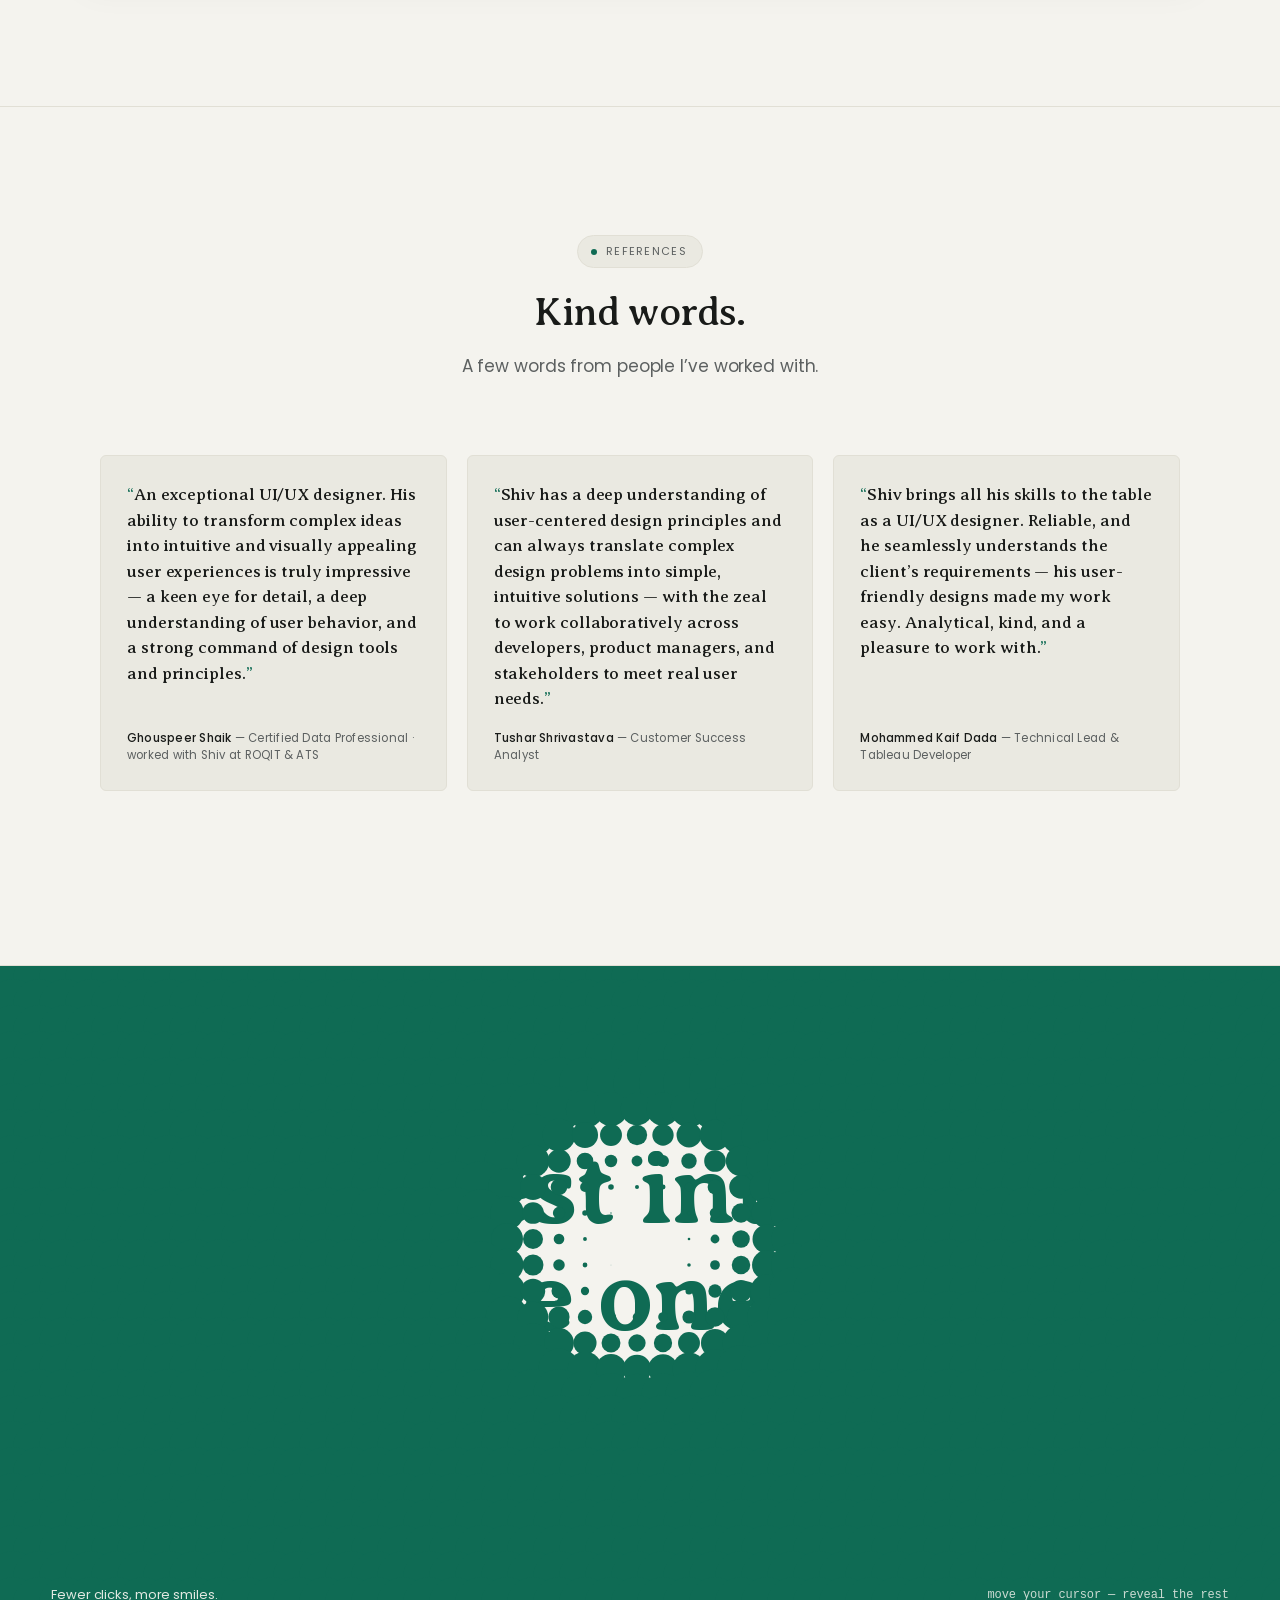
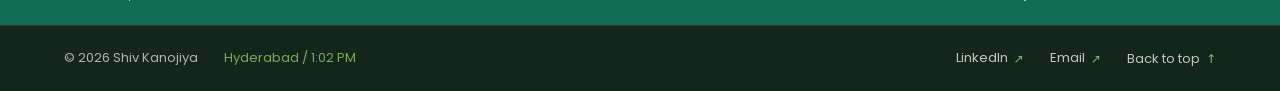
==== commit 6aceb947: "how-i-ai CTA: themed magic-motion button Rename the CTA to "See How I AI" and replace its rotating m" ====
--- a/index.html
+++ b/index.html
@@ -211,7 +211,13 @@
         <span class="tool-pill pi-codex"><svg viewBox="0 0 24 24" fill="none" stroke="currentColor" stroke-width="1.8" stroke-linecap="round" stroke-linejoin="round"><rect x="3" y="4.5" width="18" height="15" rx="2.5"/><path d="M7.5 9.5l3 2.5-3 2.5M13 14.5h4"/></svg><span>ChatGPT Codex</span></span>
       </div>
       <p class="reveal" style="text-align:center; margin-top:22px;">
-        <a href="work/how-i-ai.html" class="nav-resume" style="text-decoration:none;">See how I work with AI &rarr;</a>
+        <a href="work/how-i-ai.html" class="nav-resume nav-cta">
+          <span class="cta-text">See How I AI</span>
+          <span class="shape s-cone" aria-hidden="true"></span>
+          <span class="shape s-torus" aria-hidden="true"></span>
+          <span class="shape s-ico" aria-hidden="true"></span>
+          <span class="shape s-sphere" aria-hidden="true"></span>
+        </a>
       </p>
     </div>
   </section>
--- a/styles.css
+++ b/styles.css
@@ -1197,19 +1197,43 @@
     .nav-resume[download]::after,  .top nav a.nav-resume-m::after { animation: none; }
   }
 
-  /* Rotating chromatic BorderBeam on the "See how I work with AI" CTA */
-  .nav-resume:not([download]) { position: relative; }
-  .nav-resume:not([download])::before {
-    content: ""; position: absolute; inset: -3px; border-radius: inherit;
-    z-index: -1; pointer-events: none;
-    background: conic-gradient(from var(--rr-a),
-      #4ef0c0, #5db6ff, #7c8bff, #c07bff, #ff5db1, #ffb14e, #d6ff6b, #4ef0c0);
-    filter: blur(9px);
-    opacity: 0.85;
-    animation: rr-spin 2.6s linear infinite;
-  }
+  /* "See How I AI" CTA — themed magic-motion button (emerald shapes hug the pill on hover) */
+  .nav-cta {
+    position: relative; display: inline-flex; align-items: center; justify-content: center;
+    text-decoration: none; overflow: visible;
+    transition: transform .35s cubic-bezier(.34,1.4,.5,1), background .2s ease, box-shadow .25s ease;
+  }
+  .nav-cta .cta-text { position: relative; z-index: 3; }
+  .nav-cta::after {
+    content: ""; position: absolute; inset: -4px; border-radius: inherit; z-index: 0; pointer-events: none;
+    background: radial-gradient(60% 120% at 50% 50%, rgba(15,107,84,.45), rgba(15,107,84,0) 70%);
+    filter: blur(10px); opacity: 0; transition: opacity .35s ease;
+  }
+  .nav-cta .shape {
+    position: absolute; inset: 0; margin: auto; z-index: 1; pointer-events: none; opacity: 0;
+    filter: drop-shadow(0 3px 5px rgba(12,70,54,.30));
+    transition: transform .55s cubic-bezier(.34,1.32,.5,1), opacity .45s ease;
+  }
+  .nav-cta .s-cone { width: 20px; height: 20px; background: linear-gradient(150deg, #7cc3ab, var(--mark));
+    clip-path: polygon(50% 0, 100% 100%, 0 100%); transform: translate(-52px,4px) rotate(26deg) scale(.55); }
+  .nav-cta .s-torus { width: 34px; height: 34px; border-radius: 50%;
+    background: radial-gradient(circle, transparent 38%, #3f9c81 40% 58%, transparent 60%);
+    transform: translate(14px,-12px) scale(.55); }
+  .nav-cta .s-ico { width: 30px; height: 30px; background: linear-gradient(145deg, #7cc3ab, var(--mark));
+    clip-path: polygon(50% 0, 93% 25%, 93% 75%, 50% 100%, 7% 75%, 7% 25%); transform: translate(52px,-8px) rotate(-16deg) scale(.55); }
+  .nav-cta .s-sphere { width: 28px; height: 28px; border-radius: 50%;
+    background: radial-gradient(circle at 34% 28%, #7cc3ab, var(--mark) 80%); transform: translate(-16px,12px) scale(.55); }
+  .nav-cta:hover { transform: scale(1.08); background: #0c5a46; box-shadow: 0 10px 24px rgba(15,107,84,.34); }
+  .nav-cta:hover::after { opacity: 1; }
+  .nav-cta:hover .shape { opacity: 1; }
+  .nav-cta:hover .s-cone   { transform: translate(-78px,0)    rotate(26deg) scale(1); }
+  .nav-cta:hover .s-torus  { transform: translate(20px,-18px) scale(1); }
+  .nav-cta:hover .s-ico    { transform: translate(78px,-12px) rotate(-16deg) scale(1); }
+  .nav-cta:hover .s-sphere { transform: translate(-26px,18px) scale(1); }
   @media (prefers-reduced-motion: reduce) {
-    .nav-resume:not([download])::before { animation: none; }
+    .nav-cta, .nav-cta .shape { transition: none; }
+    .nav-cta:hover { transform: none; }
+    .nav-cta:hover .shape { opacity: 0; }
   }
 
   /* Particle-name band (replaces the old photo marquee) */
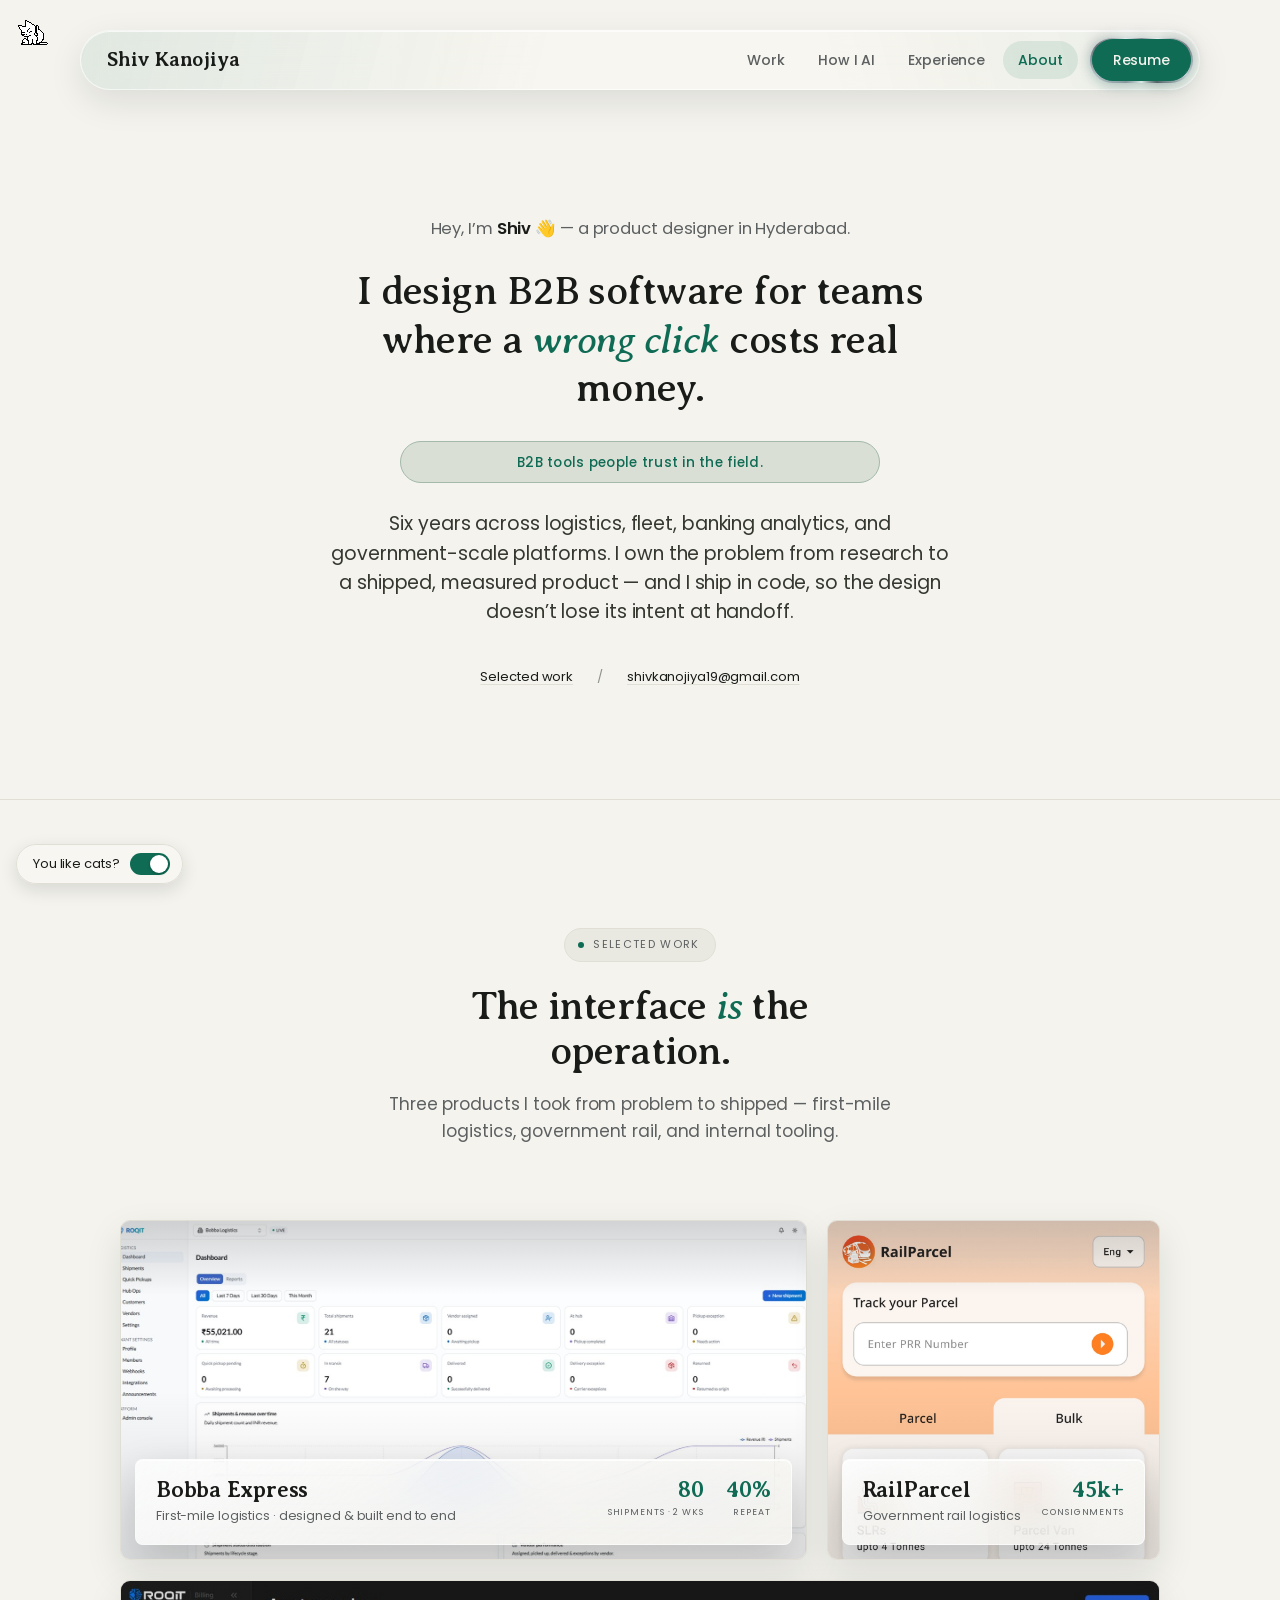
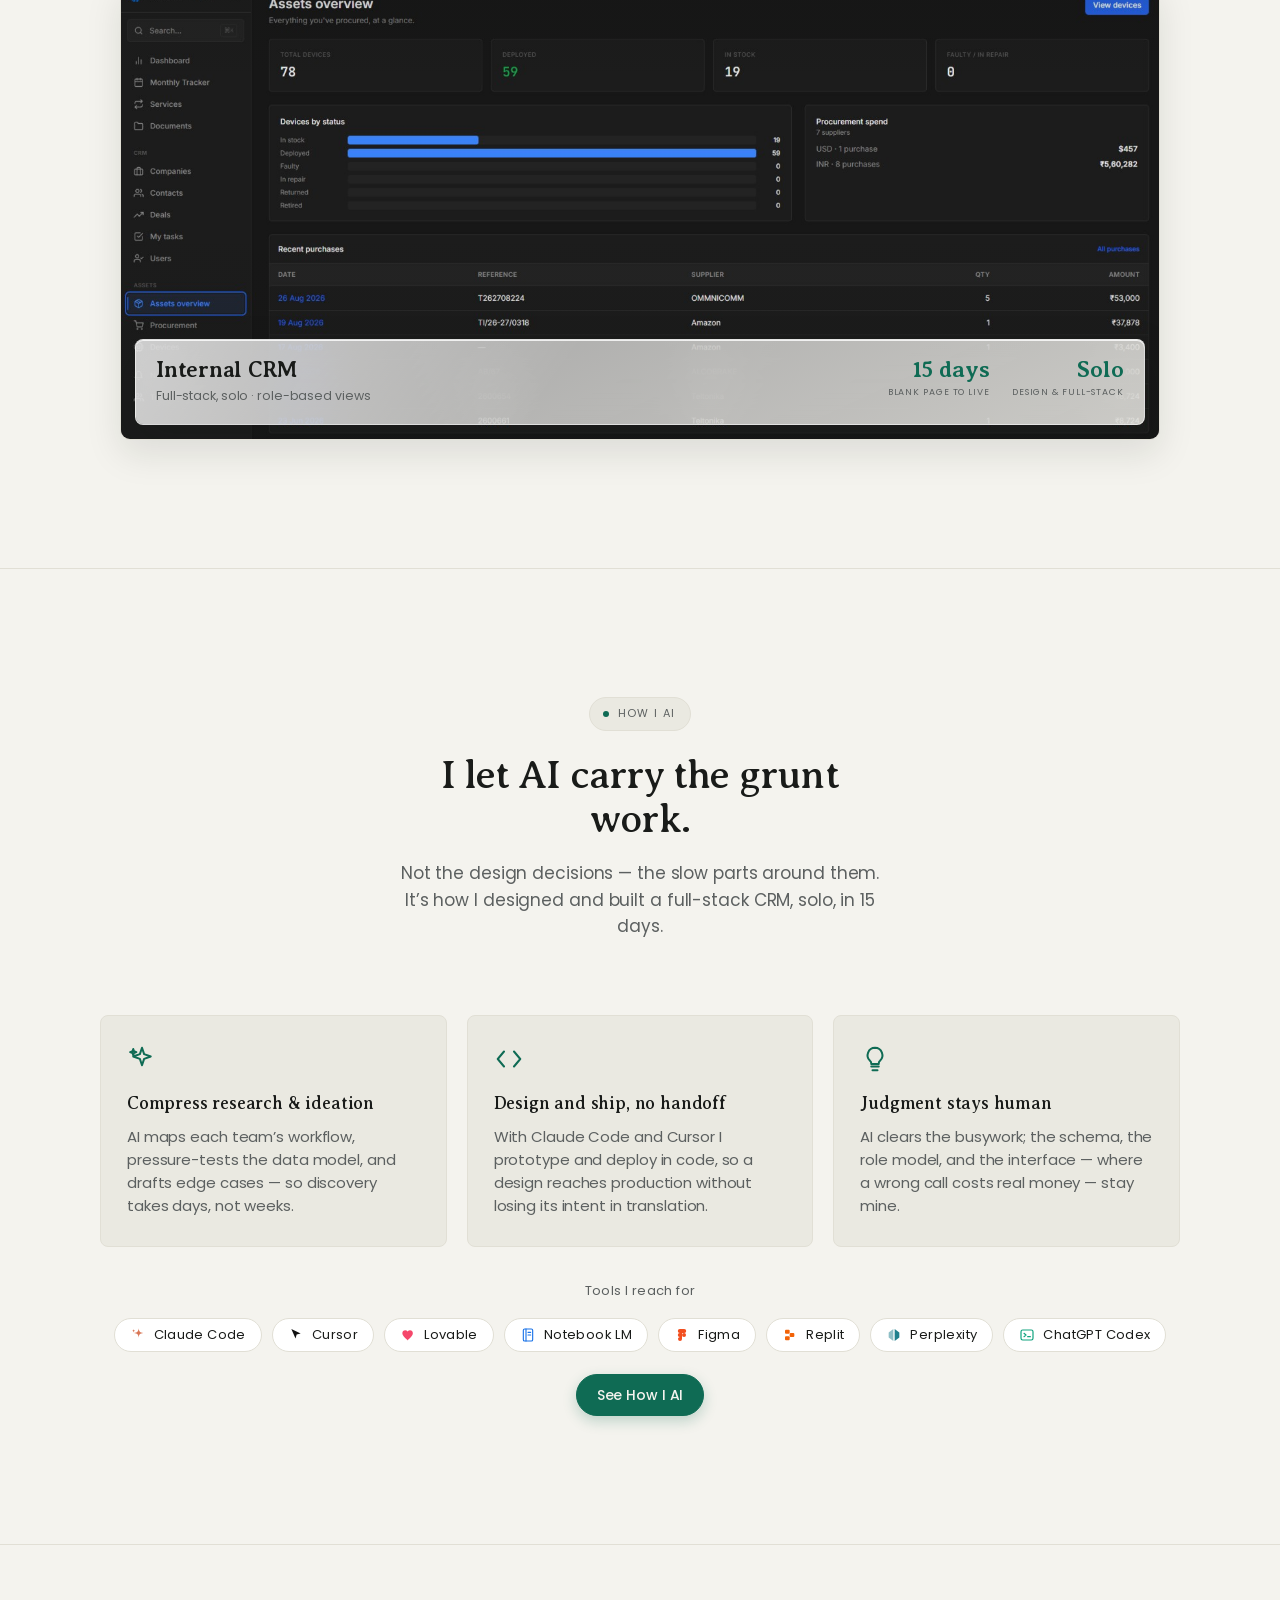
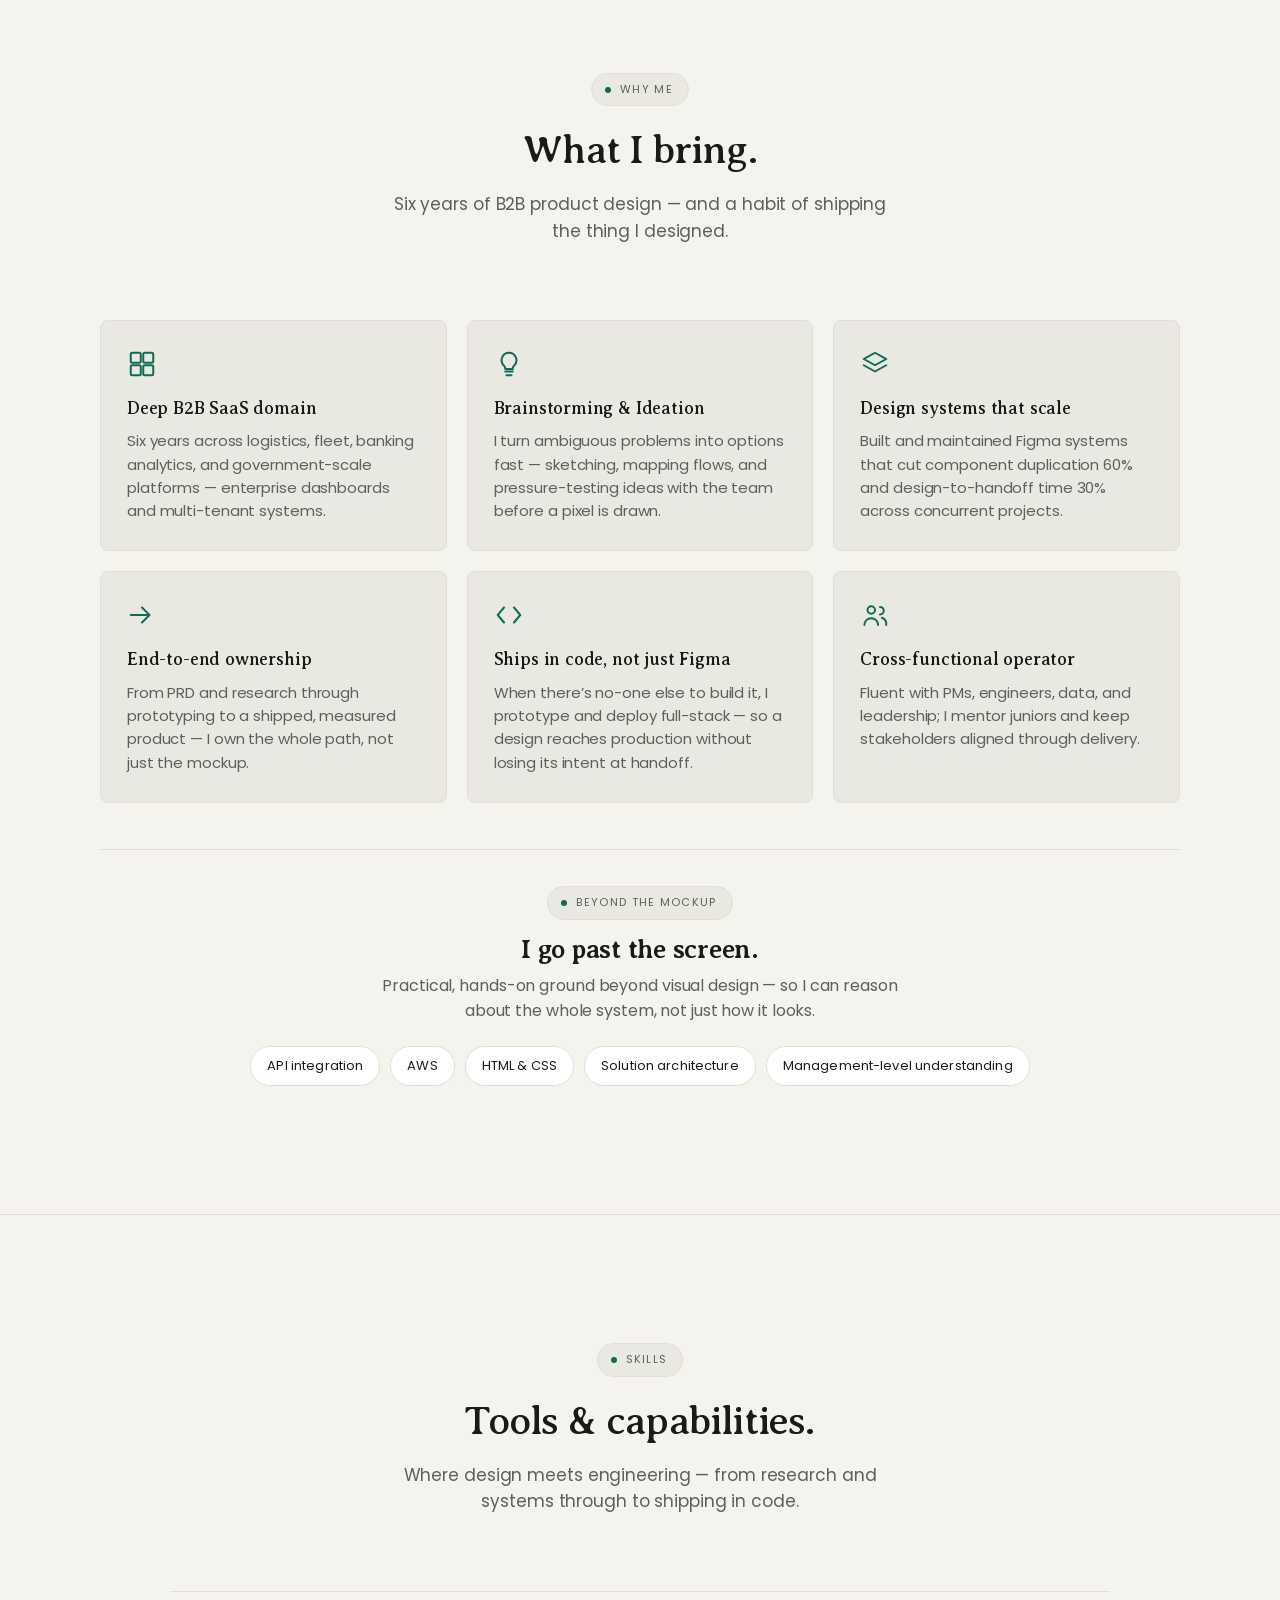
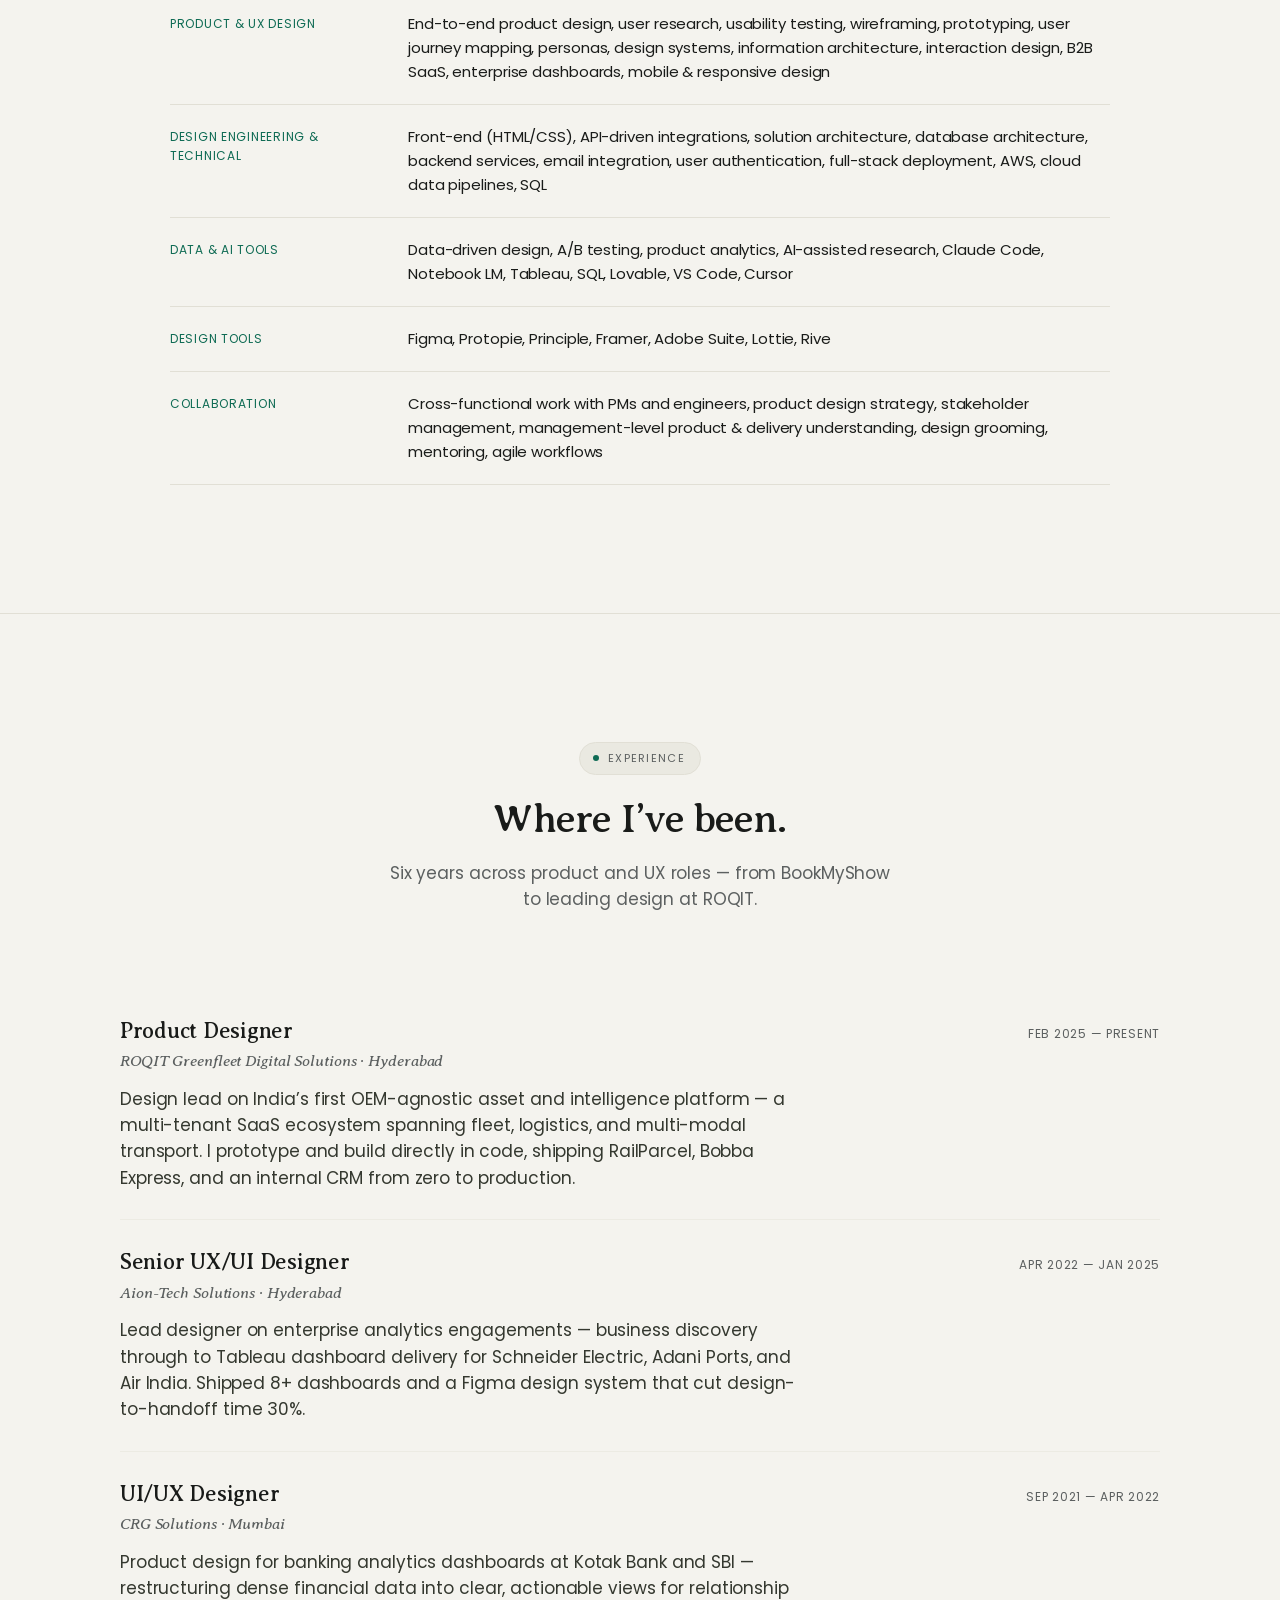
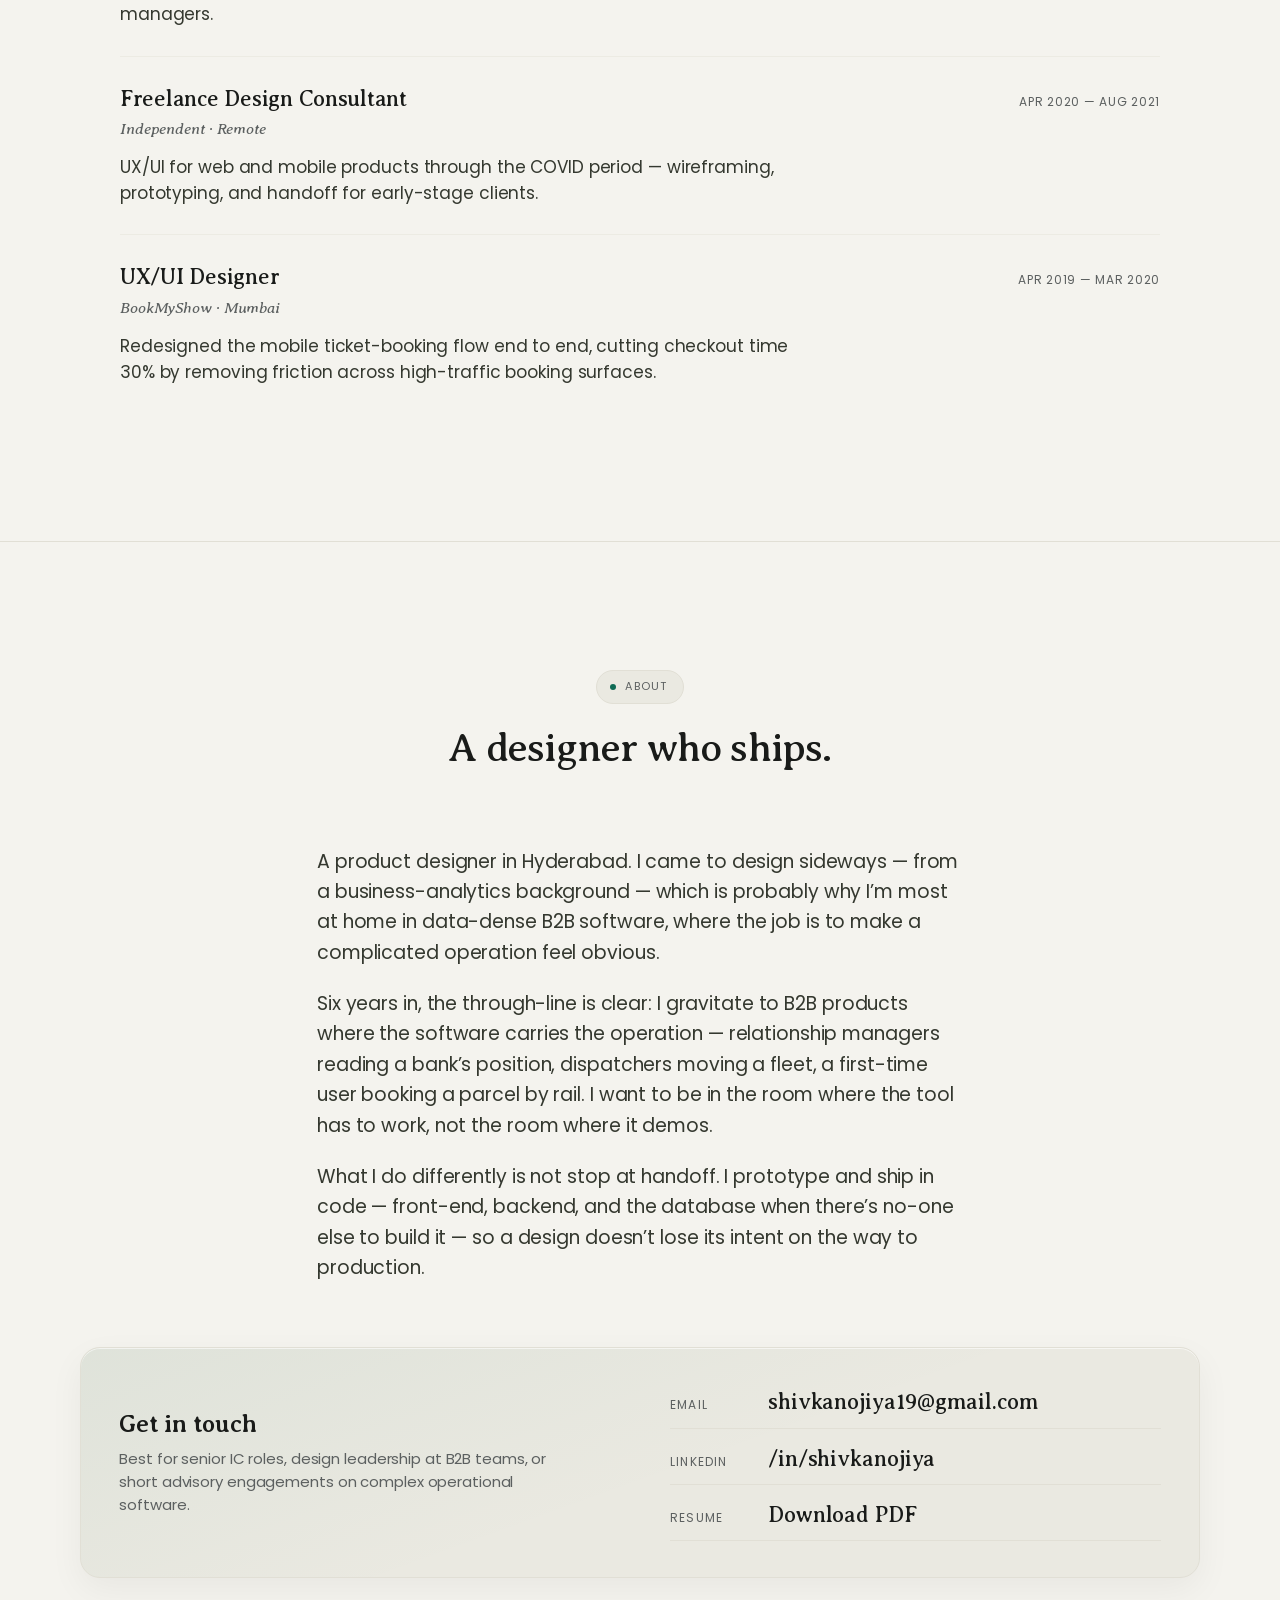
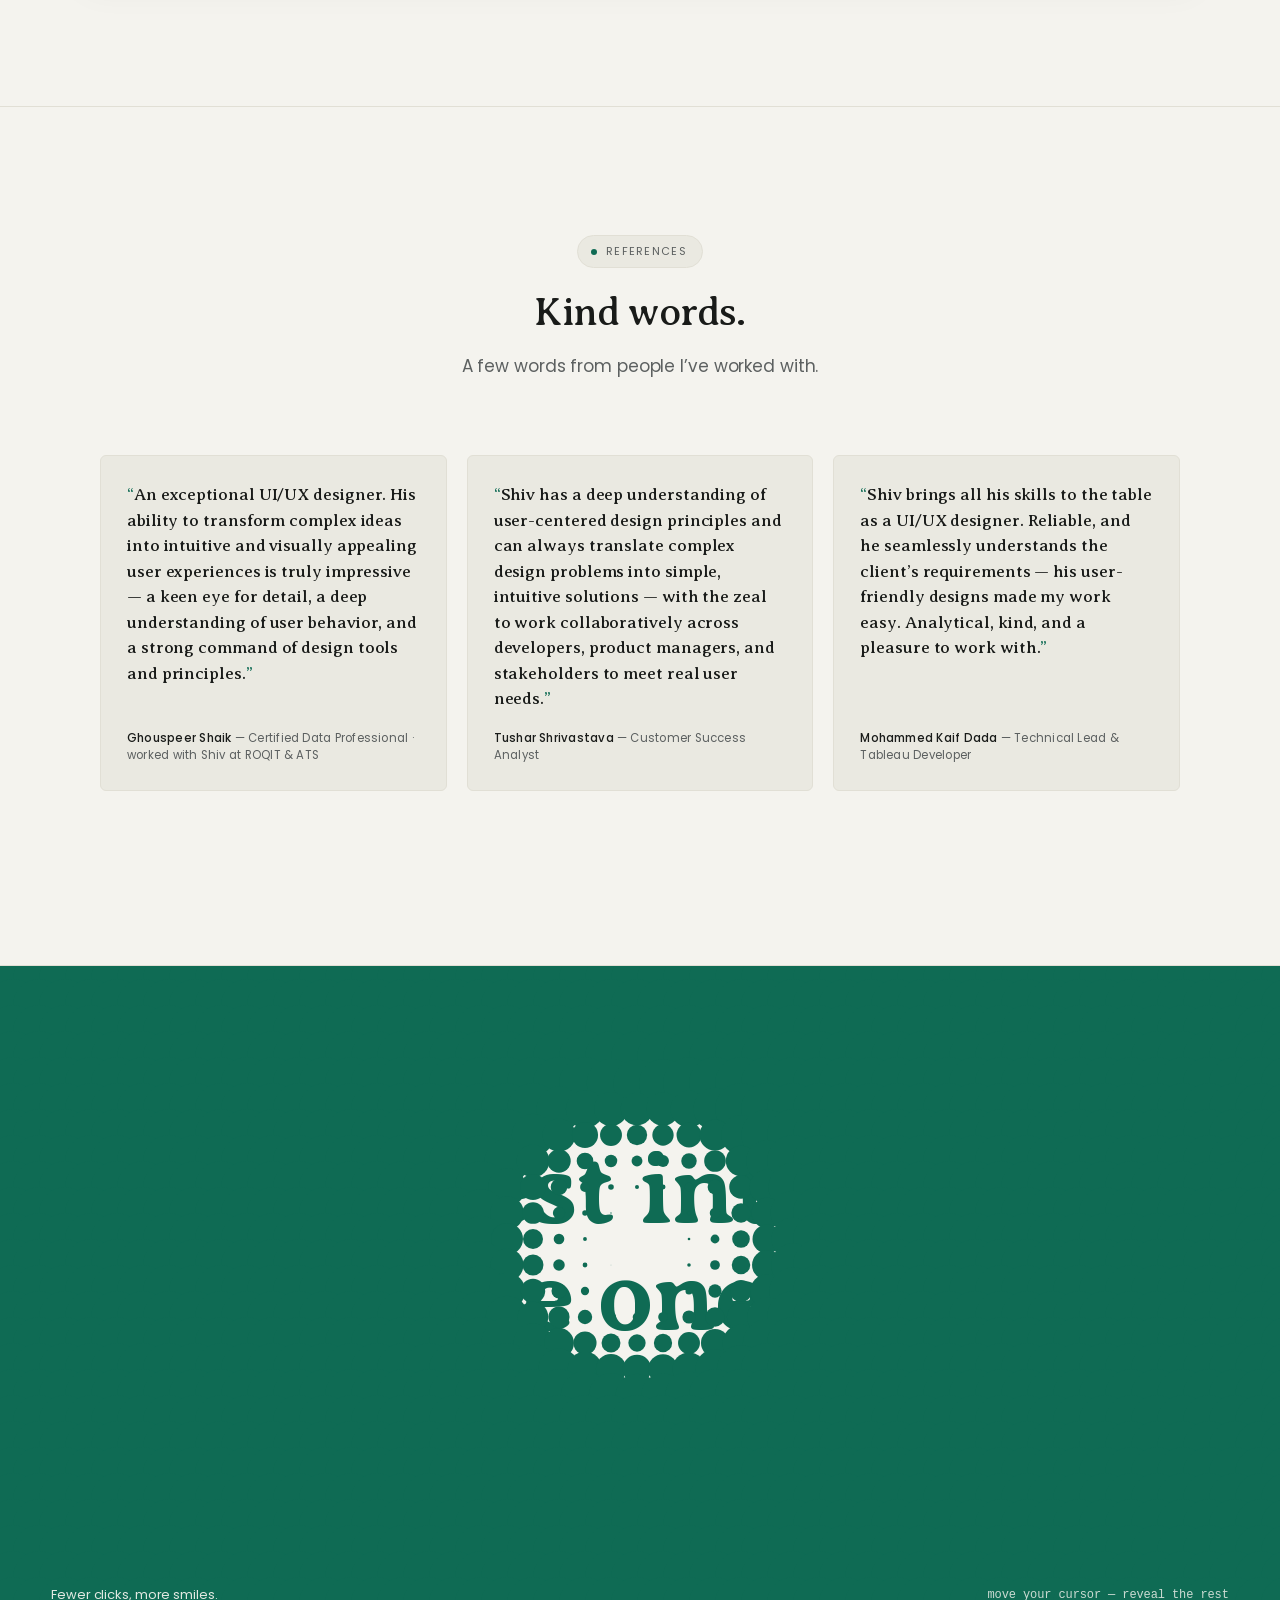
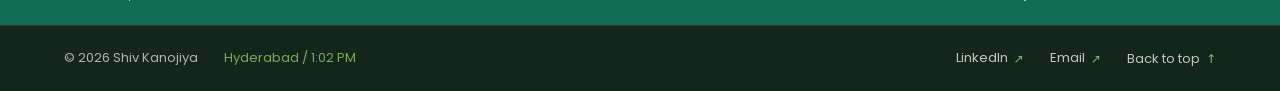
==== commit 5103c761: "about: drop "I'm Shiv," so the intro opens on the role Co-Authored-By: Claude Opus 4.8 <noreply@anth" ====
--- a/index.html
+++ b/index.html
@@ -403,7 +403,7 @@
       </div>
       <div class="prose reveal">
           <p>
-            I&rsquo;m Shiv, a product designer in Hyderabad. I came to
+            A product designer in Hyderabad. I came to
             design sideways &mdash; from a business-analytics background
             &mdash; which is probably why I&rsquo;m most at home in
             data-dense B2B software, where the job is to make a complicated
